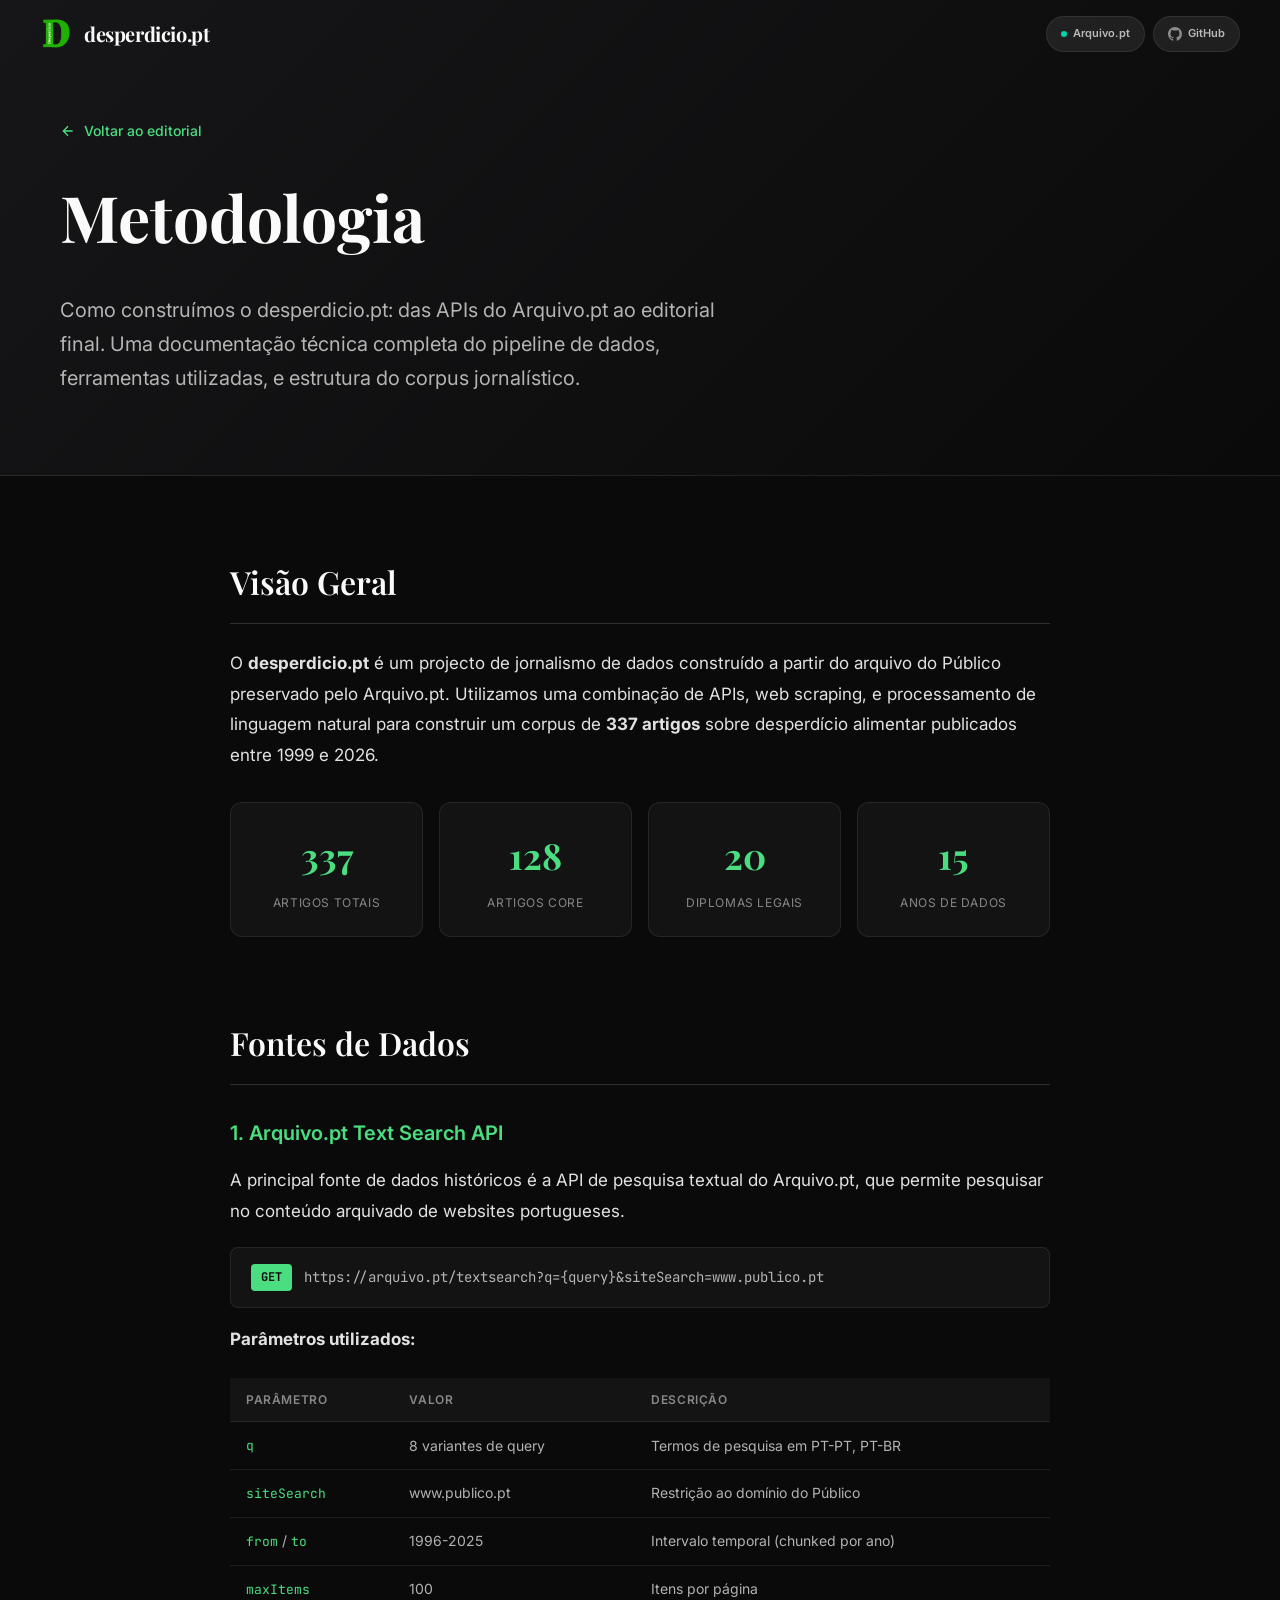
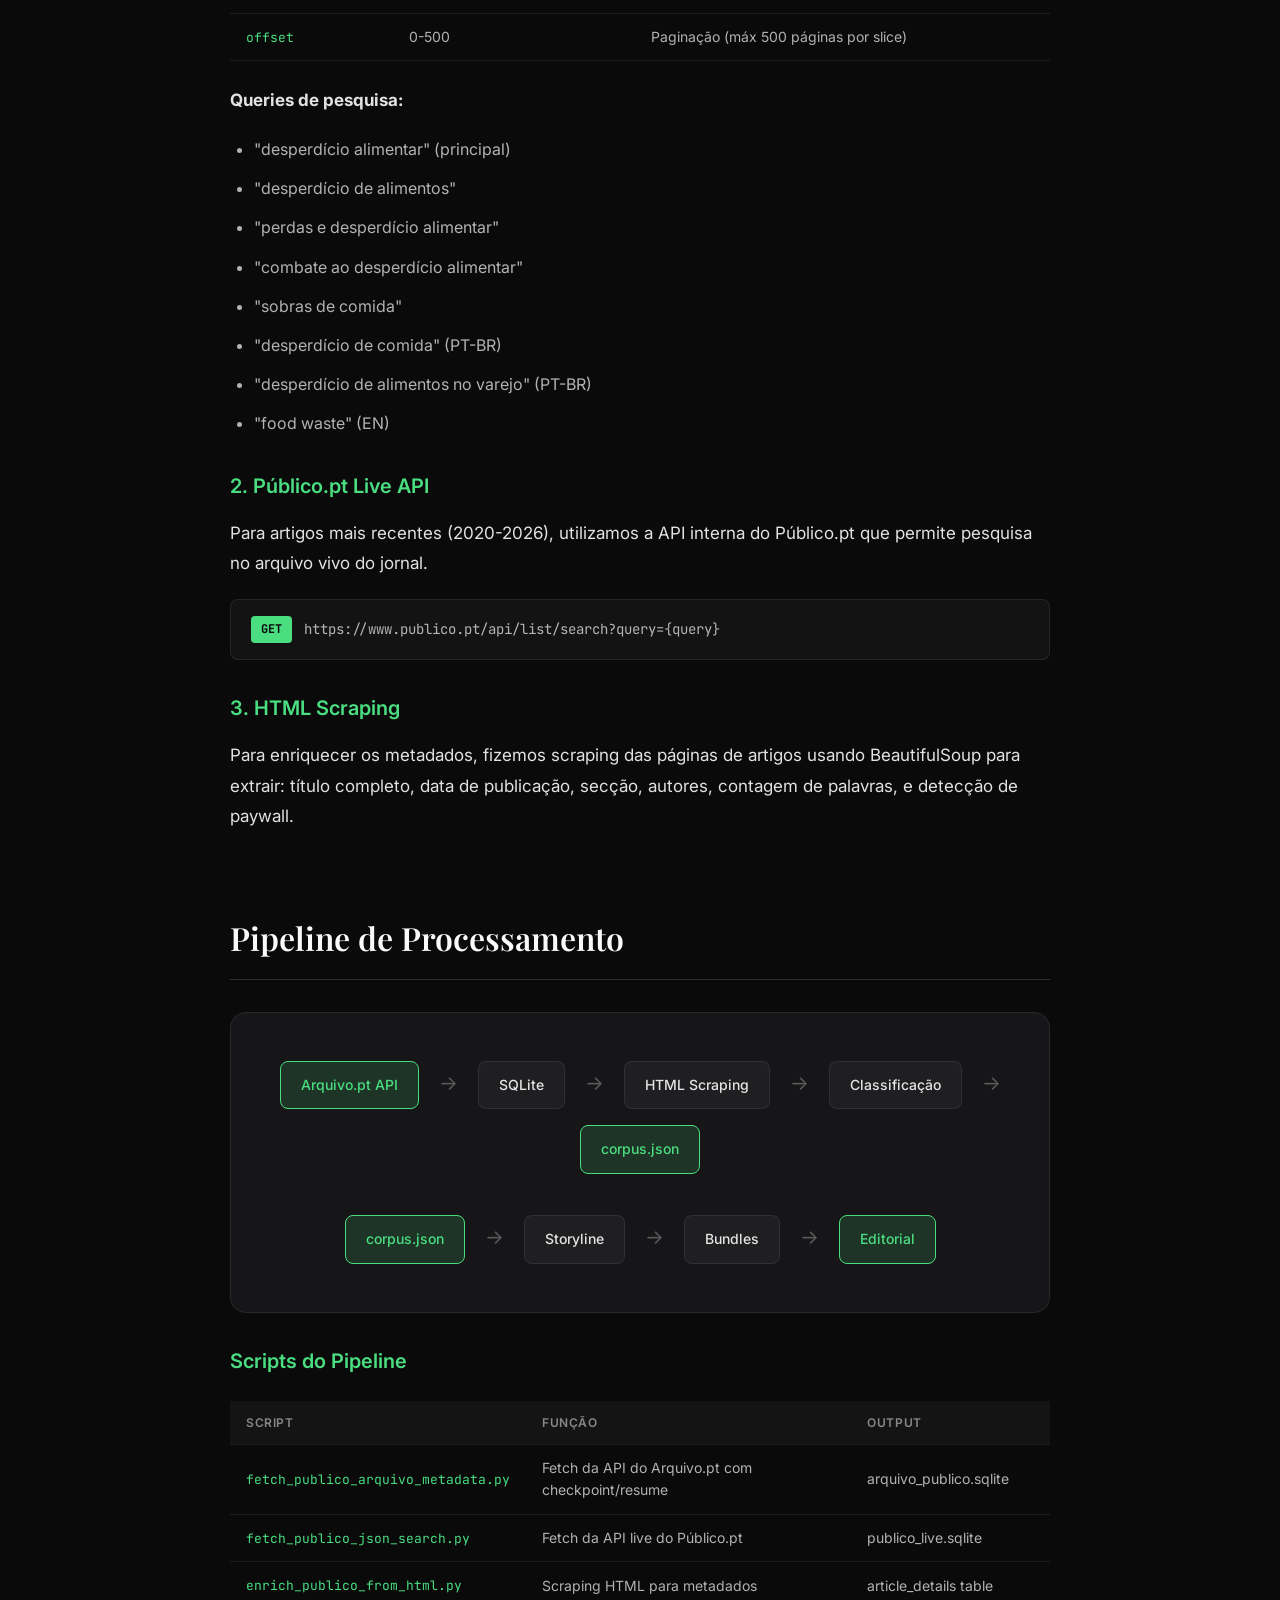
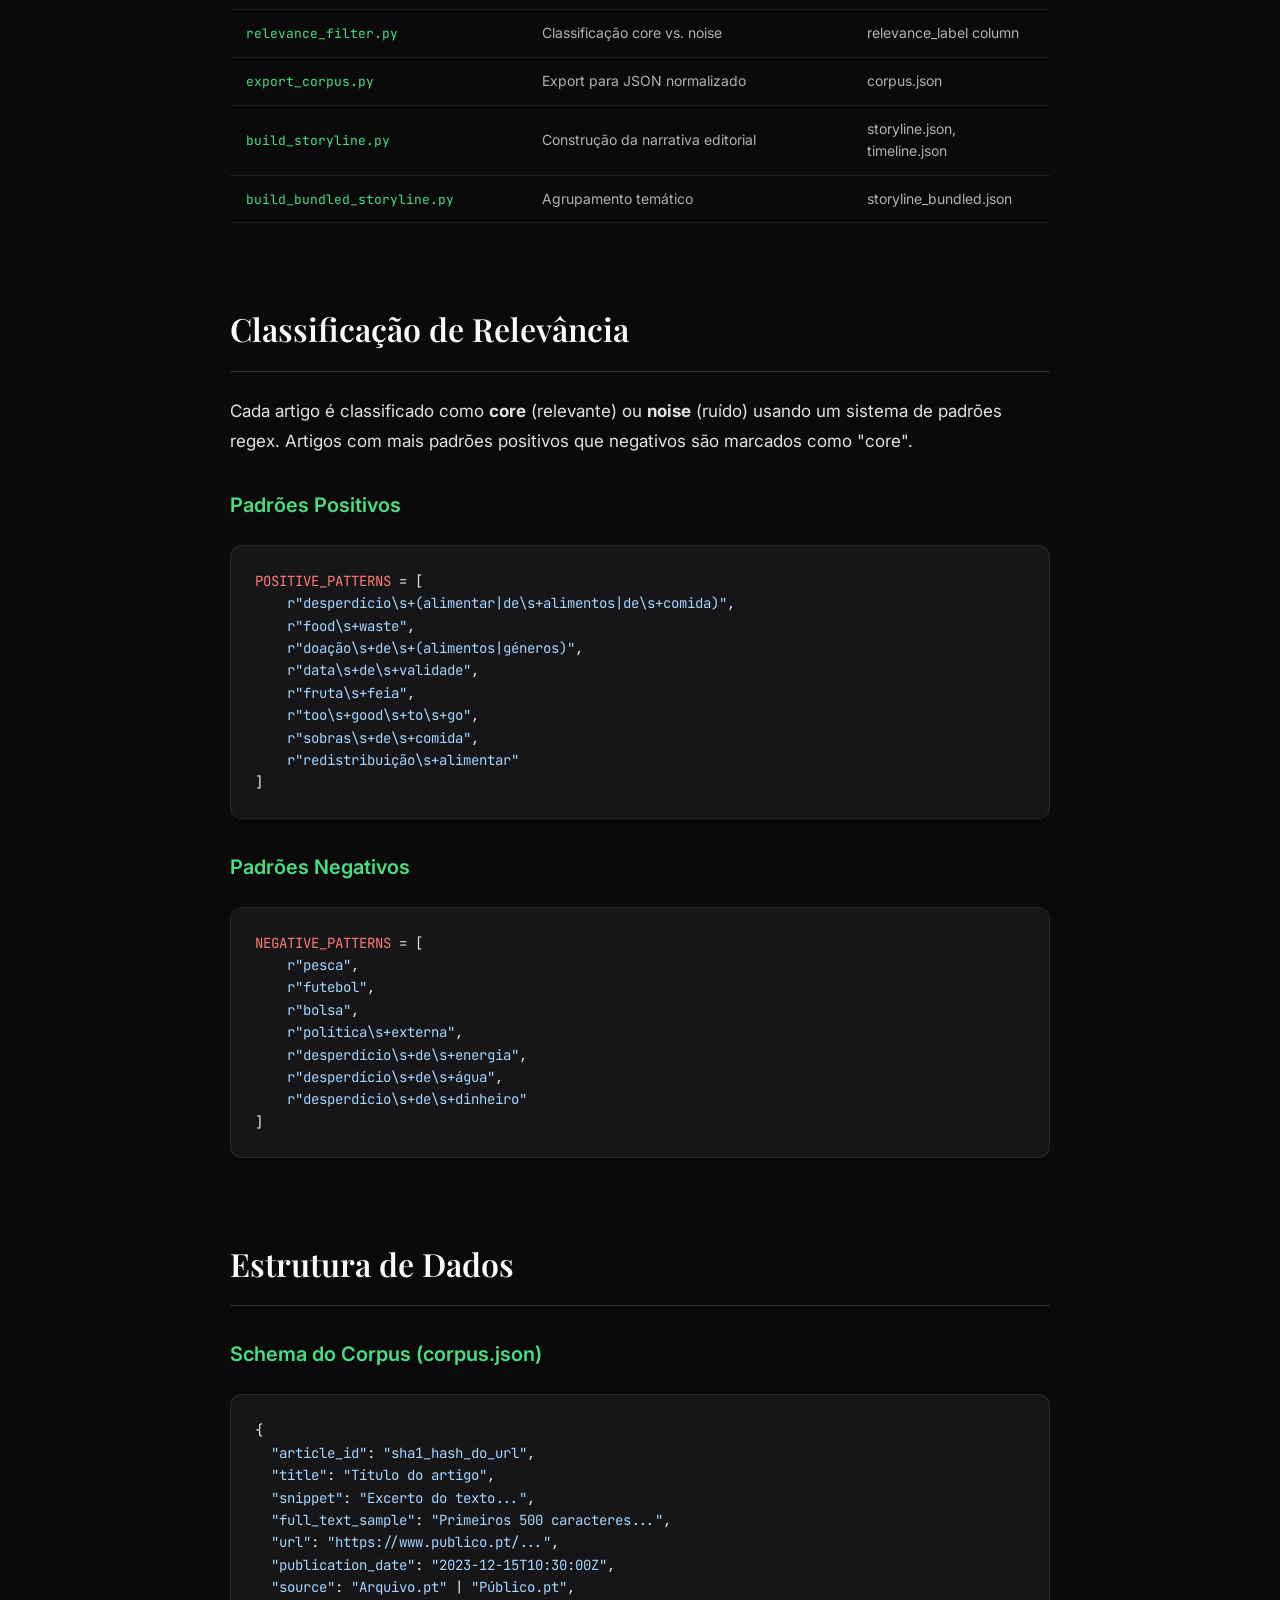
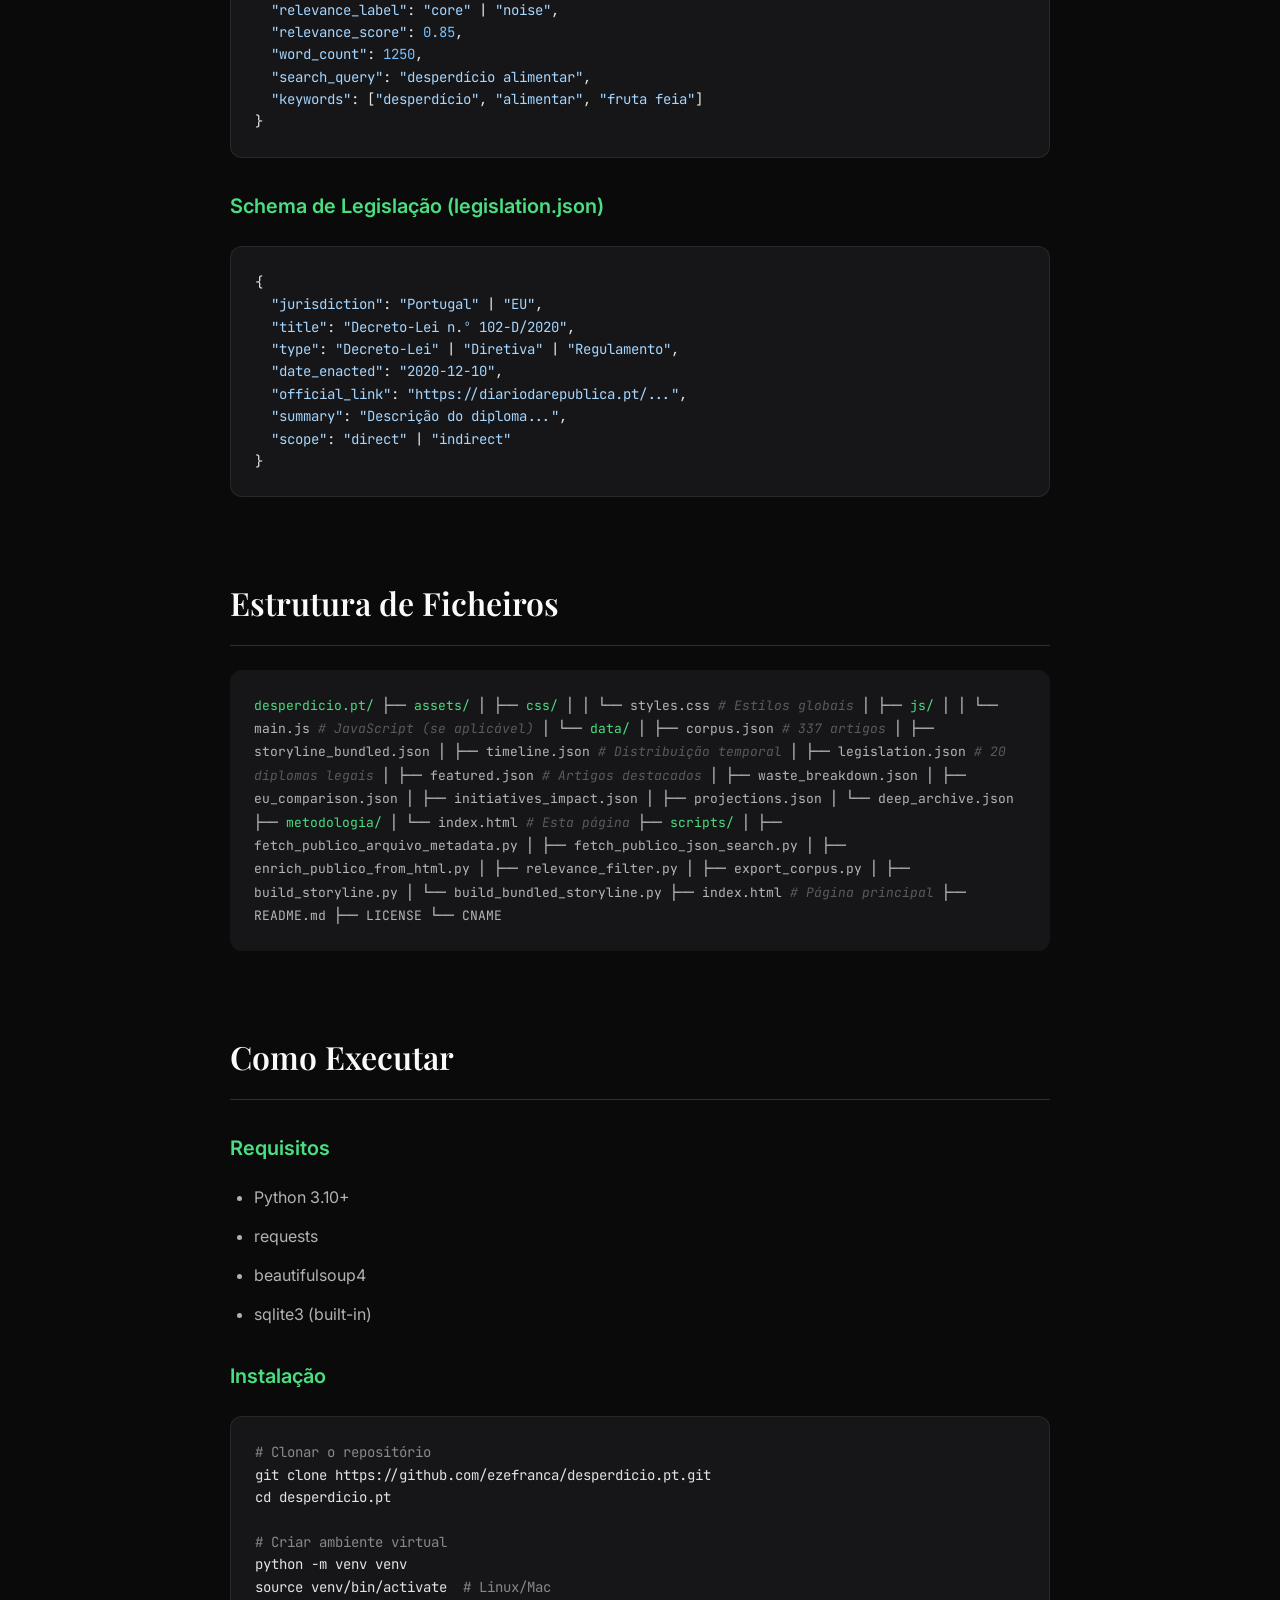
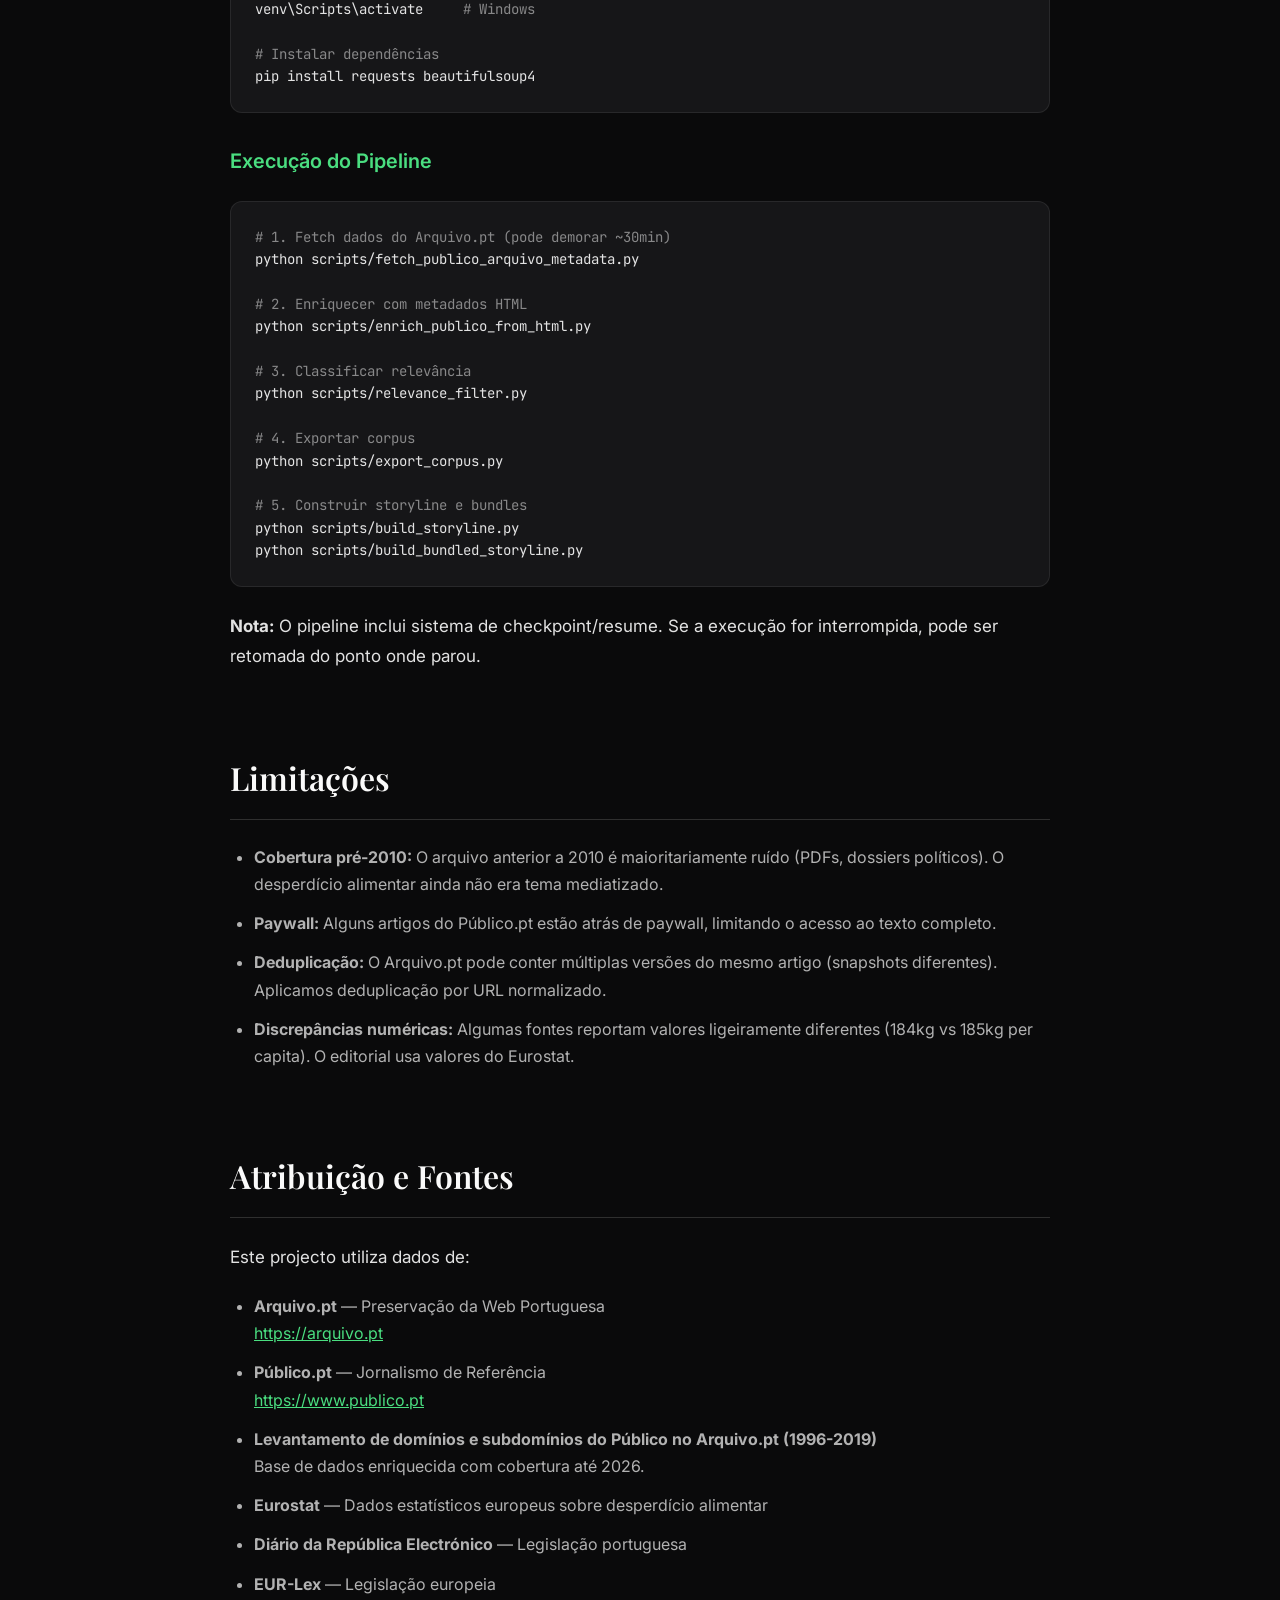
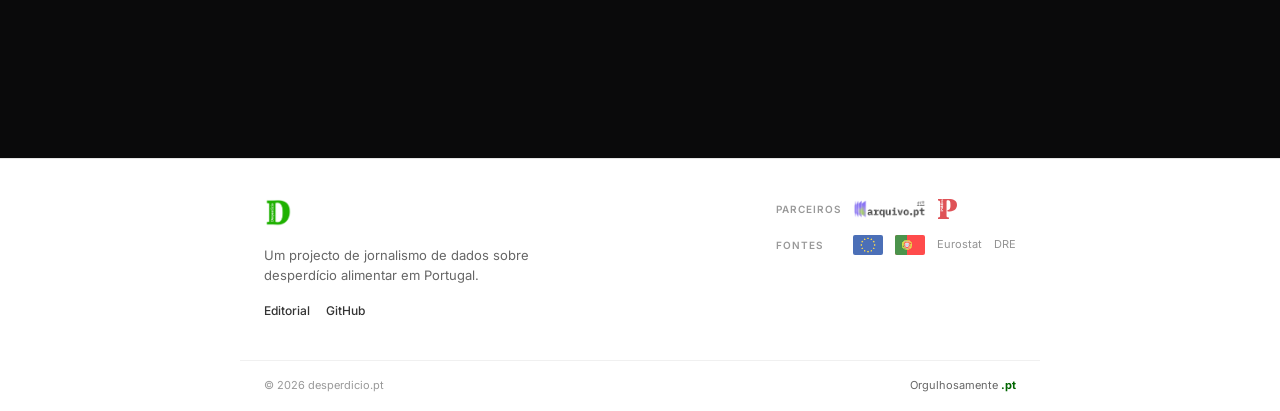
==== metodologia/index.html @ ed80a832 "initial data" ====
<!DOCTYPE html>
<html lang="pt">
<head>
  <meta charset="utf-8">
  <meta name="viewport" content="width=device-width, initial-scale=1, viewport-fit=cover">
  <title>Metodologia - desperdicio.pt</title>
  <meta name="description" content="Metodologia técnica do projecto desperdicio.pt: APIs do Arquivo.pt, pipeline de dados, e estrutura do corpus">

  <link rel="preconnect" href="https://fonts.googleapis.com">
  <link rel="preconnect" href="https://fonts.gstatic.com" crossorigin>
  <link href="https://fonts.googleapis.com/css2?family=Playfair+Display:ital,wght@0,400;0,500;0,600;0,700&family=Inter:wght@300;400;500;600;700&family=JetBrains+Mono:wght@400;500&display=swap" rel="stylesheet">
  <link rel="stylesheet" href="../assets/css/styles.css">
  <style>
    .methodology-hero {
      padding: 120px 60px 80px;
      background: linear-gradient(135deg, var(--dark2), var(--black));
      border-bottom: 1px solid var(--white-08);
    }
    .methodology-hero h1 {
      font-family: var(--serif);
      font-size: clamp(36px, 6vw, 64px);
      font-weight: 700;
      margin-bottom: 24px;
    }
    .methodology-hero .lead {
      font-size: 20px;
      color: var(--white-70);
      max-width: 700px;
      line-height: 1.7;
    }
    .methodology-content {
      max-width: 900px;
      margin: 0 auto;
      padding: 80px 40px;
    }
    .methodology-section {
      margin-bottom: 80px;
    }
    .methodology-section h2 {
      font-family: var(--serif);
      font-size: 32px;
      font-weight: 600;
      margin-bottom: 24px;
      padding-bottom: 16px;
      border-bottom: 1px solid var(--white-15);
    }
    .methodology-section h3 {
      font-size: 20px;
      font-weight: 600;
      margin: 32px 0 16px;
      color: var(--accent);
    }
    .methodology-section p {
      font-size: 17px;
      line-height: 1.8;
      color: var(--white-90);
      margin-bottom: 20px;
    }
    .methodology-section ul, .methodology-section ol {
      margin: 20px 0;
      padding-left: 24px;
    }
    .methodology-section li {
      font-size: 16px;
      line-height: 1.7;
      color: var(--white-70);
      margin-bottom: 12px;
    }
    .code-block {
      background: var(--dark2);
      border: 1px solid var(--white-08);
      border-radius: 12px;
      padding: 24px;
      margin: 24px 0;
      overflow-x: auto;
    }
    .code-block pre {
      font-family: 'JetBrains Mono', monospace;
      font-size: 14px;
      line-height: 1.6;
      color: var(--white-90);
      margin: 0;
    }
    .code-block code {
      font-family: inherit;
    }
    .code-block .comment { color: var(--white-50); }
    .code-block .string { color: #a5d6ff; }
    .code-block .keyword { color: #ff7b72; }
    .code-block .function { color: #d2a8ff; }
    .code-block .number { color: #79c0ff; }
    .inline-code {
      font-family: 'JetBrains Mono', monospace;
      font-size: 14px;
      background: var(--white-08);
      padding: 2px 8px;
      border-radius: 4px;
      color: var(--accent);
    }
    .api-endpoint {
      display: flex;
      align-items: center;
      gap: 12px;
      padding: 16px 20px;
      background: var(--white-04);
      border: 1px solid var(--white-08);
      border-radius: 8px;
      margin: 16px 0;
    }
    .api-method {
      padding: 4px 10px;
      background: var(--accent);
      color: var(--black);
      font-size: 12px;
      font-weight: 700;
      border-radius: 4px;
      font-family: 'JetBrains Mono', monospace;
    }
    .api-url {
      font-family: 'JetBrains Mono', monospace;
      font-size: 14px;
      color: var(--white-70);
    }
    .data-table {
      width: 100%;
      border-collapse: collapse;
      margin: 24px 0;
    }
    .data-table th, .data-table td {
      padding: 12px 16px;
      text-align: left;
      border-bottom: 1px solid var(--white-08);
    }
    .data-table th {
      font-size: 12px;
      font-weight: 600;
      color: var(--white-50);
      text-transform: uppercase;
      letter-spacing: 0.05em;
      background: var(--white-04);
    }
    .data-table td {
      font-size: 14px;
      color: var(--white-70);
    }
    .data-table td code {
      font-family: 'JetBrains Mono', monospace;
      font-size: 13px;
      color: var(--accent);
    }
    .pipeline-diagram {
      padding: 40px;
      background: var(--dark2);
      border: 1px solid var(--white-08);
      border-radius: 16px;
      margin: 32px 0;
      text-align: center;
    }
    .pipeline-step {
      display: inline-flex;
      align-items: center;
      gap: 12px;
      padding: 12px 20px;
      background: var(--white-04);
      border: 1px solid var(--white-08);
      border-radius: 8px;
      font-size: 14px;
      font-weight: 500;
      color: var(--white-90);
      margin: 8px;
    }
    .pipeline-step.highlight {
      background: var(--accent-dim);
      border-color: var(--accent);
      color: var(--accent);
    }
    .pipeline-arrow {
      color: var(--white-30);
      font-size: 20px;
      margin: 0 8px;
    }
    .stats-grid {
      display: grid;
      grid-template-columns: repeat(auto-fit, minmax(150px, 1fr));
      gap: 16px;
      margin: 32px 0;
    }
    .stat-box {
      padding: 24px;
      background: var(--white-04);
      border: 1px solid var(--white-08);
      border-radius: 12px;
      text-align: center;
    }
    .stat-box .value {
      font-family: var(--serif);
      font-size: 36px;
      font-weight: 700;
      color: var(--accent);
    }
    .stat-box .label {
      font-size: 12px;
      color: var(--white-50);
      text-transform: uppercase;
      letter-spacing: 0.05em;
      margin-top: 8px;
    }
    .file-tree {
      font-family: 'JetBrains Mono', monospace;
      font-size: 13px;
      line-height: 1.8;
      color: var(--white-70);
      padding: 24px;
      background: var(--dark2);
      border-radius: 12px;
      margin: 24px 0;
    }
    .file-tree .folder { color: var(--accent); }
    .file-tree .file { color: var(--white-70); }
    .file-tree .comment { color: var(--white-30); font-style: italic; }
    .back-link {
      display: inline-flex;
      align-items: center;
      gap: 8px;
      color: var(--accent);
      text-decoration: none;
      font-size: 14px;
      font-weight: 500;
      margin-bottom: 24px;
    }
    .back-link:hover {
      text-decoration: underline;
    }
    @media (max-width: 768px) {
      .methodology-hero { padding: 100px 24px 60px; }
      .methodology-content { padding: 48px 24px; }
      .code-block { padding: 16px; }
      .pipeline-step { display: block; margin: 12px 0; }
      .pipeline-arrow { display: block; }
    }
  </style>
</head>
<body>
  <!-- Navigation -->
  <nav class="nav" id="nav">
    <a href="../index.html" class="nav-brand">
      <div class="nav-logo">
        <img src="../assets/img/desperdicio.pt.png" alt="desperdicio.pt" height="28">
      </div>
      <span class="nav-title">desperdicio.pt</span>
    </a>
    <div class="nav-badges">
      <a href="https://arquivo.pt" target="_blank" class="nav-badge">
        <span class="dot" style="background: #00d4aa"></span>
        Arquivo.pt
      </a>
      <a href="https://github.com/ezefranca/desperdicio.pt" target="_blank" class="nav-badge">
        <svg width="14" height="14" viewBox="0 0 24 24" fill="currentColor" style="opacity: 0.7;">
          <path d="M12 0c-6.626 0-12 5.373-12 12 0 5.302 3.438 9.8 8.207 11.387.599.111.793-.261.793-.577v-2.234c-3.338.726-4.033-1.416-4.033-1.416-.546-1.387-1.333-1.756-1.333-1.756-1.089-.745.083-.729.083-.729 1.205.084 1.839 1.237 1.839 1.237 1.07 1.834 2.807 1.304 3.492.997.107-.775.418-1.305.762-1.604-2.665-.305-5.467-1.334-5.467-5.931 0-1.311.469-2.381 1.236-3.221-.124-.303-.535-1.524.117-3.176 0 0 1.008-.322 3.301 1.23.957-.266 1.983-.399 3.003-.404 1.02.005 2.047.138 3.006.404 2.291-1.552 3.297-1.23 3.297-1.23.653 1.653.242 2.874.118 3.176.77.84 1.235 1.911 1.235 3.221 0 4.609-2.807 5.624-5.479 5.921.43.372.823 1.102.823 2.222v3.293c0 .319.192.694.801.576 4.765-1.589 8.199-6.086 8.199-11.386 0-6.627-5.373-12-12-12z"/>
        </svg>
        GitHub
      </a>
    </div>
  </nav>

  <!-- Hero -->
  <header class="methodology-hero">
    <a href="../index.html" class="back-link">
      <svg width="16" height="16" viewBox="0 0 24 24" fill="none" stroke="currentColor" stroke-width="2">
        <path d="M19 12H5M12 19l-7-7 7-7"/>
      </svg>
      Voltar ao editorial
    </a>
    <h1>Metodologia</h1>
    <p class="lead">
      Como construímos o desperdicio.pt: das APIs do Arquivo.pt ao editorial final.
      Uma documentação técnica completa do pipeline de dados, ferramentas utilizadas,
      e estrutura do corpus jornalístico.
    </p>
  </header>

  <!-- Content -->
  <main class="methodology-content">

    <!-- Overview -->
    <section class="methodology-section">
      <h2>Visão Geral</h2>
      <p>
        O <strong>desperdicio.pt</strong> é um projecto de jornalismo de dados construído a partir
        do arquivo do Público preservado pelo Arquivo.pt. Utilizamos uma combinação de APIs,
        web scraping, e processamento de linguagem natural para construir um corpus de
        <strong>337 artigos</strong> sobre desperdício alimentar publicados entre 1999 e 2026.
      </p>

      <div class="stats-grid">
        <div class="stat-box">
          <div class="value">337</div>
          <div class="label">Artigos Totais</div>
        </div>
        <div class="stat-box">
          <div class="value">128</div>
          <div class="label">Artigos Core</div>
        </div>
        <div class="stat-box">
          <div class="value">20</div>
          <div class="label">Diplomas Legais</div>
        </div>
        <div class="stat-box">
          <div class="value">15</div>
          <div class="label">Anos de Dados</div>
        </div>
      </div>
    </section>

    <!-- Data Sources -->
    <section class="methodology-section">
      <h2>Fontes de Dados</h2>

      <h3>1. Arquivo.pt Text Search API</h3>
      <p>
        A principal fonte de dados históricos é a API de pesquisa textual do Arquivo.pt,
        que permite pesquisar no conteúdo arquivado de websites portugueses.
      </p>

      <div class="api-endpoint">
        <span class="api-method">GET</span>
        <span class="api-url">https://arquivo.pt/textsearch?q={query}&siteSearch=www.publico.pt</span>
      </div>

      <p><strong>Parâmetros utilizados:</strong></p>
      <table class="data-table">
        <thead>
          <tr>
            <th>Parâmetro</th>
            <th>Valor</th>
            <th>Descrição</th>
          </tr>
        </thead>
        <tbody>
          <tr>
            <td><code>q</code></td>
            <td>8 variantes de query</td>
            <td>Termos de pesquisa em PT-PT, PT-BR</td>
          </tr>
          <tr>
            <td><code>siteSearch</code></td>
            <td>www.publico.pt</td>
            <td>Restrição ao domínio do Público</td>
          </tr>
          <tr>
            <td><code>from</code> / <code>to</code></td>
            <td>1996-2025</td>
            <td>Intervalo temporal (chunked por ano)</td>
          </tr>
          <tr>
            <td><code>maxItems</code></td>
            <td>100</td>
            <td>Itens por página</td>
          </tr>
          <tr>
            <td><code>offset</code></td>
            <td>0-500</td>
            <td>Paginação (máx 500 páginas por slice)</td>
          </tr>
        </tbody>
      </table>

      <p><strong>Queries de pesquisa:</strong></p>
      <ul>
        <li>"desperdício alimentar" (principal)</li>
        <li>"desperdício de alimentos"</li>
        <li>"perdas e desperdício alimentar"</li>
        <li>"combate ao desperdício alimentar"</li>
        <li>"sobras de comida"</li>
        <li>"desperdício de comida" (PT-BR)</li>
        <li>"desperdício de alimentos no varejo" (PT-BR)</li>
        <li>"food waste" (EN)</li>
      </ul>

      <h3>2. Público.pt Live API</h3>
      <p>
        Para artigos mais recentes (2020-2026), utilizamos a API interna do Público.pt
        que permite pesquisa no arquivo vivo do jornal.
      </p>

      <div class="api-endpoint">
        <span class="api-method">GET</span>
        <span class="api-url">https://www.publico.pt/api/list/search?query={query}</span>
      </div>

      <h3>3. HTML Scraping</h3>
      <p>
        Para enriquecer os metadados, fizemos scraping das páginas de artigos usando
        BeautifulSoup para extrair: título completo, data de publicação, secção,
        autores, contagem de palavras, e detecção de paywall.
      </p>
    </section>

    <!-- Pipeline -->
    <section class="methodology-section">
      <h2>Pipeline de Processamento</h2>

      <div class="pipeline-diagram">
        <div class="pipeline-step highlight">Arquivo.pt API</div>
        <span class="pipeline-arrow">→</span>
        <div class="pipeline-step">SQLite</div>
        <span class="pipeline-arrow">→</span>
        <div class="pipeline-step">HTML Scraping</div>
        <span class="pipeline-arrow">→</span>
        <div class="pipeline-step">Classificação</div>
        <span class="pipeline-arrow">→</span>
        <div class="pipeline-step highlight">corpus.json</div>
        <br><br>
        <div class="pipeline-step highlight">corpus.json</div>
        <span class="pipeline-arrow">→</span>
        <div class="pipeline-step">Storyline</div>
        <span class="pipeline-arrow">→</span>
        <div class="pipeline-step">Bundles</div>
        <span class="pipeline-arrow">→</span>
        <div class="pipeline-step highlight">Editorial</div>
      </div>

      <h3>Scripts do Pipeline</h3>
      <table class="data-table">
        <thead>
          <tr>
            <th>Script</th>
            <th>Função</th>
            <th>Output</th>
          </tr>
        </thead>
        <tbody>
          <tr>
            <td><code>fetch_publico_arquivo_metadata.py</code></td>
            <td>Fetch da API do Arquivo.pt com checkpoint/resume</td>
            <td>arquivo_publico.sqlite</td>
          </tr>
          <tr>
            <td><code>fetch_publico_json_search.py</code></td>
            <td>Fetch da API live do Público.pt</td>
            <td>publico_live.sqlite</td>
          </tr>
          <tr>
            <td><code>enrich_publico_from_html.py</code></td>
            <td>Scraping HTML para metadados</td>
            <td>article_details table</td>
          </tr>
          <tr>
            <td><code>relevance_filter.py</code></td>
            <td>Classificação core vs. noise</td>
            <td>relevance_label column</td>
          </tr>
          <tr>
            <td><code>export_corpus.py</code></td>
            <td>Export para JSON normalizado</td>
            <td>corpus.json</td>
          </tr>
          <tr>
            <td><code>build_storyline.py</code></td>
            <td>Construção da narrativa editorial</td>
            <td>storyline.json, timeline.json</td>
          </tr>
          <tr>
            <td><code>build_bundled_storyline.py</code></td>
            <td>Agrupamento temático</td>
            <td>storyline_bundled.json</td>
          </tr>
        </tbody>
      </table>
    </section>

    <!-- Classification -->
    <section class="methodology-section">
      <h2>Classificação de Relevância</h2>
      <p>
        Cada artigo é classificado como <strong>core</strong> (relevante) ou <strong>noise</strong>
        (ruído) usando um sistema de padrões regex. Artigos com mais padrões positivos
        que negativos são marcados como "core".
      </p>

      <h3>Padrões Positivos</h3>
      <div class="code-block">
        <pre><code><span class="keyword">POSITIVE_PATTERNS</span> = [
    <span class="string">r"desperdício\s+(alimentar|de\s+alimentos|de\s+comida)"</span>,
    <span class="string">r"food\s+waste"</span>,
    <span class="string">r"doação\s+de\s+(alimentos|géneros)"</span>,
    <span class="string">r"data\s+de\s+validade"</span>,
    <span class="string">r"fruta\s+feia"</span>,
    <span class="string">r"too\s+good\s+to\s+go"</span>,
    <span class="string">r"sobras\s+de\s+comida"</span>,
    <span class="string">r"redistribuição\s+alimentar"</span>
]</code></pre>
      </div>

      <h3>Padrões Negativos</h3>
      <div class="code-block">
        <pre><code><span class="keyword">NEGATIVE_PATTERNS</span> = [
    <span class="string">r"pesca"</span>,
    <span class="string">r"futebol"</span>,
    <span class="string">r"bolsa"</span>,
    <span class="string">r"política\s+externa"</span>,
    <span class="string">r"desperdício\s+de\s+energia"</span>,
    <span class="string">r"desperdício\s+de\s+água"</span>,
    <span class="string">r"desperdício\s+de\s+dinheiro"</span>
]</code></pre>
      </div>
    </section>

    <!-- Data Schema -->
    <section class="methodology-section">
      <h2>Estrutura de Dados</h2>

      <h3>Schema do Corpus (corpus.json)</h3>
      <div class="code-block">
        <pre><code>{
  <span class="string">"article_id"</span>: <span class="string">"sha1_hash_do_url"</span>,
  <span class="string">"title"</span>: <span class="string">"Título do artigo"</span>,
  <span class="string">"snippet"</span>: <span class="string">"Excerto do texto..."</span>,
  <span class="string">"full_text_sample"</span>: <span class="string">"Primeiros 500 caracteres..."</span>,
  <span class="string">"url"</span>: <span class="string">"https://www.publico.pt/..."</span>,
  <span class="string">"publication_date"</span>: <span class="string">"2023-12-15T10:30:00Z"</span>,
  <span class="string">"source"</span>: <span class="string">"Arquivo.pt"</span> | <span class="string">"Público.pt"</span>,
  <span class="string">"relevance_label"</span>: <span class="string">"core"</span> | <span class="string">"noise"</span>,
  <span class="string">"relevance_score"</span>: <span class="number">0.85</span>,
  <span class="string">"word_count"</span>: <span class="number">1250</span>,
  <span class="string">"search_query"</span>: <span class="string">"desperdício alimentar"</span>,
  <span class="string">"keywords"</span>: [<span class="string">"desperdício"</span>, <span class="string">"alimentar"</span>, <span class="string">"fruta feia"</span>]
}</code></pre>
      </div>

      <h3>Schema de Legislação (legislation.json)</h3>
      <div class="code-block">
        <pre><code>{
  <span class="string">"jurisdiction"</span>: <span class="string">"Portugal"</span> | <span class="string">"EU"</span>,
  <span class="string">"title"</span>: <span class="string">"Decreto-Lei n.º 102-D/2020"</span>,
  <span class="string">"type"</span>: <span class="string">"Decreto-Lei"</span> | <span class="string">"Diretiva"</span> | <span class="string">"Regulamento"</span>,
  <span class="string">"date_enacted"</span>: <span class="string">"2020-12-10"</span>,
  <span class="string">"official_link"</span>: <span class="string">"https://diariodarepublica.pt/..."</span>,
  <span class="string">"summary"</span>: <span class="string">"Descrição do diploma..."</span>,
  <span class="string">"scope"</span>: <span class="string">"direct"</span> | <span class="string">"indirect"</span>
}</code></pre>
      </div>
    </section>

    <!-- File Structure -->
    <section class="methodology-section">
      <h2>Estrutura de Ficheiros</h2>

      <div class="file-tree">
<span class="folder">desperdicio.pt/</span>
├── <span class="folder">assets/</span>
│   ├── <span class="folder">css/</span>
│   │   └── <span class="file">styles.css</span>           <span class="comment"># Estilos globais</span>
│   ├── <span class="folder">js/</span>
│   │   └── <span class="file">main.js</span>             <span class="comment"># JavaScript (se aplicável)</span>
│   └── <span class="folder">data/</span>
│       ├── <span class="file">corpus.json</span>         <span class="comment"># 337 artigos</span>
│       ├── <span class="file">storyline_bundled.json</span>
│       ├── <span class="file">timeline.json</span>       <span class="comment"># Distribuição temporal</span>
│       ├── <span class="file">legislation.json</span>    <span class="comment"># 20 diplomas legais</span>
│       ├── <span class="file">featured.json</span>       <span class="comment"># Artigos destacados</span>
│       ├── <span class="file">waste_breakdown.json</span>
│       ├── <span class="file">eu_comparison.json</span>
│       ├── <span class="file">initiatives_impact.json</span>
│       ├── <span class="file">projections.json</span>
│       └── <span class="file">deep_archive.json</span>
├── <span class="folder">metodologia/</span>
│   └── <span class="file">index.html</span>             <span class="comment"># Esta página</span>
├── <span class="folder">scripts/</span>
│   ├── <span class="file">fetch_publico_arquivo_metadata.py</span>
│   ├── <span class="file">fetch_publico_json_search.py</span>
│   ├── <span class="file">enrich_publico_from_html.py</span>
│   ├── <span class="file">relevance_filter.py</span>
│   ├── <span class="file">export_corpus.py</span>
│   ├── <span class="file">build_storyline.py</span>
│   └── <span class="file">build_bundled_storyline.py</span>
├── <span class="file">index.html</span>                 <span class="comment"># Página principal</span>
├── <span class="file">README.md</span>
├── <span class="file">LICENSE</span>
└── <span class="file">CNAME</span>
      </div>
    </section>

    <!-- How to Run -->
    <section class="methodology-section">
      <h2>Como Executar</h2>

      <h3>Requisitos</h3>
      <ul>
        <li>Python 3.10+</li>
        <li>requests</li>
        <li>beautifulsoup4</li>
        <li>sqlite3 (built-in)</li>
      </ul>

      <h3>Instalação</h3>
      <div class="code-block">
        <pre><code><span class="comment"># Clonar o repositório</span>
git clone https://github.com/ezefranca/desperdicio.pt.git
cd desperdicio.pt

<span class="comment"># Criar ambiente virtual</span>
python -m venv venv
source venv/bin/activate  <span class="comment"># Linux/Mac</span>
venv\Scripts\activate     <span class="comment"># Windows</span>

<span class="comment"># Instalar dependências</span>
pip install requests beautifulsoup4</code></pre>
      </div>

      <h3>Execução do Pipeline</h3>
      <div class="code-block">
        <pre><code><span class="comment"># 1. Fetch dados do Arquivo.pt (pode demorar ~30min)</span>
python scripts/fetch_publico_arquivo_metadata.py

<span class="comment"># 2. Enriquecer com metadados HTML</span>
python scripts/enrich_publico_from_html.py

<span class="comment"># 3. Classificar relevância</span>
python scripts/relevance_filter.py

<span class="comment"># 4. Exportar corpus</span>
python scripts/export_corpus.py

<span class="comment"># 5. Construir storyline e bundles</span>
python scripts/build_storyline.py
python scripts/build_bundled_storyline.py</code></pre>
      </div>

      <p>
        <strong>Nota:</strong> O pipeline inclui sistema de checkpoint/resume.
        Se a execução for interrompida, pode ser retomada do ponto onde parou.
      </p>
    </section>

    <!-- Limitations -->
    <section class="methodology-section">
      <h2>Limitações</h2>
      <ul>
        <li>
          <strong>Cobertura pré-2010:</strong> O arquivo anterior a 2010 é maioritariamente
          ruído (PDFs, dossiers políticos). O desperdício alimentar ainda não era tema mediatizado.
        </li>
        <li>
          <strong>Paywall:</strong> Alguns artigos do Público.pt estão atrás de paywall,
          limitando o acesso ao texto completo.
        </li>
        <li>
          <strong>Deduplicação:</strong> O Arquivo.pt pode conter múltiplas versões do mesmo
          artigo (snapshots diferentes). Aplicamos deduplicação por URL normalizado.
        </li>
        <li>
          <strong>Discrepâncias numéricas:</strong> Algumas fontes reportam valores ligeiramente
          diferentes (184kg vs 185kg per capita). O editorial usa valores do Eurostat.
        </li>
      </ul>
    </section>

    <!-- Attribution -->
    <section class="methodology-section">
      <h2>Atribuição e Fontes</h2>
      <p>Este projecto utiliza dados de:</p>
      <ul>
        <li>
          <strong>Arquivo.pt</strong> — Preservação da Web Portuguesa<br>
          <a href="https://arquivo.pt" target="_blank" style="color: var(--accent);">https://arquivo.pt</a>
        </li>
        <li>
          <strong>Público.pt</strong> — Jornalismo de Referência<br>
          <a href="https://www.publico.pt" target="_blank" style="color: var(--accent);">https://www.publico.pt</a>
        </li>
        <li>
          <strong>Levantamento de domínios e subdomínios do Público no Arquivo.pt (1996-2019)</strong><br>
          Base de dados enriquecida com cobertura até 2026.
        </li>
        <li>
          <strong>Eurostat</strong> — Dados estatísticos europeus sobre desperdício alimentar
        </li>
        <li>
          <strong>Diário da República Electrónico</strong> — Legislação portuguesa
        </li>
        <li>
          <strong>EUR-Lex</strong> — Legislação europeia
        </li>
      </ul>
    </section>

  </main>

  <!-- Footer -->
  <footer class="site-footer">
    <div class="site-footer-inner">
      <div class="site-footer-brand">
        <img src="../assets/img/desperdicio.pt.png" alt="desperdicio.pt" class="site-footer-logo">
        <p>Um projecto de jornalismo de dados sobre desperdício alimentar em Portugal.</p>
        <nav class="site-footer-nav">
          <a href="../index.html">Editorial</a>
          <a href="https://github.com/ezefranca/desperdicio.pt" target="_blank">GitHub</a>
        </nav>
      </div>
      <div class="site-footer-credits">
        <div class="site-footer-row">
          <span class="site-footer-label">Parceiros</span>
          <a href="https://arquivo.pt" target="_blank"><img src="../assets/img/logo_arquivo.png" alt="Arquivo.pt"></a>
          <a href="https://publico.pt" target="_blank"><img src="../assets/img/logo_publico.svg" alt="Público"></a>
        </div>
        <div class="site-footer-row">
          <span class="site-footer-label">Fontes</span>
          <a href="https://www.europarl.europa.eu" target="_blank"><img src="../assets/img/flag_eu.svg" alt="UE" class="site-footer-flag"></a>
          <a href="https://www.parlamento.pt" target="_blank"><img src="../assets/img/flag_pt.svg" alt="PT" class="site-footer-flag"></a>
          <a href="https://ec.europa.eu/eurostat" target="_blank">Eurostat</a>
          <a href="https://dre.pt" target="_blank">DRE</a>
        </div>
      </div>
    </div>
    <div class="site-footer-bottom">
      <span>© 2026 desperdicio.pt</span>
      <a href="https://www.dns.pt" target="_blank">Orgulhosamente <strong>.pt</strong></a>
    </div>
  </footer>

  <script>
    // Nav scroll effect
    const nav = document.getElementById('nav');
    window.addEventListener('scroll', () => {
      nav.classList.toggle('scrolled', window.scrollY > 50);
    });
  </script>
</body>
</html>
---- assets/css/styles.css ----
/* DesPerdício - Editorial Documentary Project Styles */

:root {
  --black: #0a0a0b;
  --dark: #111113;
  --dark2: #161618;
  --dark3: #1c1c1f;
  --white: #fafafa;
  --white-95: rgba(250,250,250,0.95);
  --white-90: rgba(250,250,250,0.9);
  --white-70: rgba(250,250,250,0.7);
  --white-50: rgba(250,250,250,0.5);
  --white-30: rgba(250,250,250,0.3);
  --white-15: rgba(250,250,250,0.15);
  --white-08: rgba(250,250,250,0.08);
  --white-04: rgba(250,250,250,0.04);

  --accent: #4ade80;
  --accent-dim: rgba(74,222,128,0.15);
  --accent-bright: #22c55e;
  --pt-green: #006600;
  --pt-red: #ff0000;
  --eu-blue: #003399;
  --eu-gold: #ffcc00;
  --publico-red: #d00000;
  --ods-gold: #bf8b2e;
  --warning: #f59e0b;
  --danger: #ef4444;

  --serif: 'Playfair Display', Georgia, 'Times New Roman', serif;
  --sans: 'Inter', -apple-system, BlinkMacSystemFont, 'SF Pro Text', sans-serif;

  --ease-out-expo: cubic-bezier(0.16, 1, 0.3, 1);
  --ease-out-quart: cubic-bezier(0.25, 1, 0.5, 1);
}

* { margin: 0; padding: 0; box-sizing: border-box; }

html {
  scroll-behavior: smooth;
  -webkit-font-smoothing: antialiased;
  -moz-osx-font-smoothing: grayscale;
}

body {
  background: var(--black);
  color: var(--white);
  font-family: var(--sans);
  line-height: 1.6;
  overflow-x: hidden;
}

::selection {
  background: var(--accent);
  color: var(--black);
}

a { color: inherit; }

/* ========== NAVIGATION ========== */
.nav {
  position: fixed;
  top: 0;
  left: 0;
  right: 0;
  z-index: 1000;
  padding: 16px 40px;
  display: flex;
  justify-content: space-between;
  align-items: center;
  background: transparent;
  transition: all 0.5s var(--ease-out-expo);
}

.nav.scrolled {
  background: rgba(10,10,11,0.95);
  backdrop-filter: blur(20px);
  -webkit-backdrop-filter: blur(20px);
  border-bottom: 1px solid var(--white-08);
}

.nav-brand {
  display: flex;
  align-items: center;
  gap: 12px;
  text-decoration: none;
}

.nav-logo {
  display: flex;
  align-items: center;
}

.nav-logo img {
  height: 32px;
  width: auto;
}

.nav-title {
  font-family: var(--serif);
  font-size: 20px;
  font-weight: 700;
  letter-spacing: -0.02em;
}

.nav-links {
  display: flex;
  gap: 8px;
  list-style: none;
}

.nav-links a {
  color: var(--white-70);
  text-decoration: none;
  font-size: 13px;
  font-weight: 500;
  padding: 8px 16px;
  border-radius: 100px;
  transition: all 0.3s;
}

.nav-links a:hover {
  color: var(--white);
  background: var(--white-08);
}

.nav-badges {
  display: flex;
  gap: 8px;
}

.nav-badge {
  padding: 8px 14px;
  border-radius: 100px;
  background: var(--white-08);
  border: 1px solid var(--white-08);
  font-size: 11px;
  font-weight: 600;
  color: var(--white-70);
  display: flex;
  align-items: center;
  gap: 6px;
  text-decoration: none;
  transition: all 0.3s;
}

.nav-badge:hover {
  background: var(--white-15);
  color: var(--white);
}

.nav-badge .dot {
  width: 6px;
  height: 6px;
  border-radius: 50%;
}

/* ========== HERO ========== */
.hero {
  min-height: 100vh;
  display: flex;
  flex-direction: column;
  justify-content: flex-end;
  position: relative;
  overflow: hidden;
}

.hero-image {
  position: absolute;
  inset: 0;
  z-index: 0;
}

.hero-image img {
  width: 100%;
  height: 100%;
  object-fit: cover;
  opacity: 0.4;
}

.hero-image::after {
  content: '';
  position: absolute;
  inset: 0;
  background: linear-gradient(to top,
    var(--black) 0%,
    rgba(10,10,11,0.9) 30%,
    rgba(10,10,11,0.5) 60%,
    rgba(10,10,11,0.3) 100%
  );
}

.hero-content {
  position: relative;
  z-index: 1;
  padding: 0 60px 100px;
  max-width: 1000px;
}

.hero-kicker {
  display: inline-flex;
  align-items: center;
  gap: 12px;
  margin-bottom: 28px;
  opacity: 0;
  transform: translateY(20px);
  animation: fadeUp 1s var(--ease-out-expo) 0.3s forwards;
}

.kicker-tag {
  padding: 10px 18px;
  background: var(--white-08);
  backdrop-filter: blur(10px);
  border: 1px solid var(--white-15);
  border-radius: 100px;
  font-size: 12px;
  font-weight: 600;
  color: var(--white-90);
  letter-spacing: 0.08em;
  text-transform: uppercase;
}

.kicker-tag.accent {
  background: var(--accent);
  color: var(--black);
  border-color: var(--accent);
}

.hero-title {
  font-family: var(--serif);
  font-size: clamp(42px, 7vw, 86px);
  font-weight: 700;
  line-height: 0.95;
  letter-spacing: -0.03em;
  margin-bottom: 32px;
  opacity: 0;
  transform: translateY(40px);
  animation: fadeUp 1.2s var(--ease-out-expo) 0.5s forwards;
}

.hero-title em {
  font-style: italic;
  background: linear-gradient(135deg, var(--accent), var(--accent-bright));
  -webkit-background-clip: text;
  -webkit-text-fill-color: transparent;
  background-clip: text;
}

.hero-subtitle {
  font-size: 22px;
  line-height: 1.6;
  color: var(--white-70);
  max-width: 640px;
  margin-bottom: 48px;
  opacity: 0;
  transform: translateY(20px);
  animation: fadeUp 1s var(--ease-out-expo) 0.7s forwards;
}

.hero-stats {
  display: flex;
  gap: 48px;
  padding-top: 32px;
  border-top: 1px solid var(--white-15);
  opacity: 0;
  animation: fadeIn 1s var(--ease-out-expo) 1s forwards;
}

.hero-stat {
  display: flex;
  flex-direction: column;
  gap: 4px;
}

.hero-stat-value {
  font-family: var(--serif);
  font-size: 32px;
  font-weight: 700;
  color: var(--white);
}

.hero-stat-label {
  font-size: 12px;
  font-weight: 500;
  color: var(--white-50);
  text-transform: uppercase;
  letter-spacing: 0.1em;
}

.scroll-cta {
  position: absolute;
  bottom: 40px;
  left: 50%;
  transform: translateX(-50%);
  display: flex;
  flex-direction: column;
  align-items: center;
  gap: 12px;
  opacity: 0;
  animation: fadeIn 1s var(--ease-out-expo) 1.5s forwards;
}

.scroll-cta span {
  font-size: 11px;
  color: var(--white-50);
  text-transform: uppercase;
  letter-spacing: 0.15em;
}

.scroll-line {
  width: 1px;
  height: 48px;
  background: linear-gradient(to bottom, var(--white-50), transparent);
  animation: pulse 2s ease-in-out infinite;
}

@keyframes fadeUp {
  to { opacity: 1; transform: translateY(0); }
}
@keyframes fadeIn {
  to { opacity: 1; }
}
@keyframes pulse {
  0%, 100% { opacity: 0.3; }
  50% { opacity: 1; }
}

/* ========== LAYOUT ========== */
.layout {
  display: grid;
  grid-template-columns: 340px 1fr;
  max-width: 1600px;
  margin: 0 auto;
}

@media (max-width: 1200px) {
  .layout { grid-template-columns: 1fr; }
}

/* ========== SIDEBAR ========== */
.sidebar {
  position: sticky;
  top: 80px;
  height: calc(100vh - 80px);
  padding: 48px 32px;
  border-right: 1px solid var(--white-08);
  overflow-y: auto;
  scrollbar-width: none;
}
.sidebar::-webkit-scrollbar { display: none; }

@media (max-width: 1200px) {
  .sidebar {
    position: relative;
    top: 0;
    height: auto;
    border-right: none;
    border-bottom: 1px solid var(--white-08);
    padding: 48px 24px;
  }
}

.sidebar-section {
  margin-bottom: 48px;
}

.sidebar-title {
  font-size: 10px;
  font-weight: 700;
  color: var(--white-50);
  text-transform: uppercase;
  letter-spacing: 0.2em;
  margin-bottom: 20px;
  display: flex;
  align-items: center;
  gap: 8px;
}

.sidebar-title::after {
  content: '';
  flex: 1;
  height: 1px;
  background: var(--white-08);
}

/* Timeline Container */
.timeline-container {
  position: relative;
}

.timeline-container::after {
  content: '';
  position: absolute;
  bottom: 0;
  left: 0;
  right: 0;
  height: 60px;
  background: linear-gradient(to bottom, transparent, var(--dark));
  pointer-events: none;
  z-index: 1;
}

.timeline-scroll-hint {
  position: absolute;
  bottom: 8px;
  left: 50%;
  transform: translateX(-50%);
  font-size: 10px;
  color: var(--white-30);
  text-transform: uppercase;
  letter-spacing: 0.1em;
  z-index: 2;
  display: flex;
  align-items: center;
  gap: 4px;
}

.timeline-scroll-hint svg {
  animation: bounce 1.5s infinite;
}

@keyframes bounce {
  0%, 100% { transform: translateY(0); }
  50% { transform: translateY(3px); }
}

/* Timeline */
.timeline {
  position: relative;
  padding-left: 20px;
  max-height: 50vh;
  overflow-y: auto;
  padding-bottom: 48px;
  scrollbar-width: thin;
  scrollbar-color: var(--white-20) transparent;
}

.timeline::-webkit-scrollbar {
  width: 6px;
}

.timeline::-webkit-scrollbar-track {
  background: var(--white-04);
  border-radius: 3px;
}

.timeline::-webkit-scrollbar-thumb {
  background: var(--white-20);
  border-radius: 3px;
}

.timeline::-webkit-scrollbar-thumb:hover {
  background: var(--white-30);
}

.timeline::before {
  content: '';
  position: absolute;
  left: 3px;
  top: 8px;
  bottom: 8px;
  width: 1px;
  background: linear-gradient(to bottom, var(--white-15), var(--white-08));
}

.tl-item {
  position: relative;
  padding: 12px 0 20px 20px;
  cursor: pointer;
}

.tl-item::before {
  content: '';
  position: absolute;
  left: -3px;
  top: 16px;
  width: 7px;
  height: 7px;
  border-radius: 50%;
  background: var(--dark);
  border: 2px solid var(--white-30);
  transition: all 0.3s var(--ease-out-expo);
}

.tl-item.direct::before {
  border-color: var(--accent);
  box-shadow: 0 0 10px var(--accent-dim);
}

.tl-item:hover::before {
  transform: scale(1.4);
  border-color: var(--accent);
}

.tl-header {
  display: flex;
  align-items: center;
  gap: 8px;
  margin-bottom: 4px;
}

.tl-flag-img {
  width: 22px;
  height: 15px;
  object-fit: cover;
  border-radius: 2px;
  flex-shrink: 0;
  box-shadow: 0 1px 2px rgba(0,0,0,0.2);
}

.tl-year {
  font-size: 11px;
  font-weight: 700;
  color: var(--white-50);
}

.tl-title {
  font-size: 13px;
  font-weight: 500;
  color: var(--white-90);
  line-height: 1.4;
  transition: color 0.3s;
}

.tl-item:hover .tl-title {
  color: var(--accent);
}

.tl-type {
  font-size: 11px;
  color: var(--white-50);
  margin-top: 2px;
}

.tl-item a {
  text-decoration: none;
  color: inherit;
}

/* Mini Stats */
.mini-stats {
  display: grid;
  grid-template-columns: 1fr 1fr;
  gap: 12px;
}

.mini-stat {
  padding: 16px;
  background: var(--white-04);
  border: 1px solid var(--white-08);
  border-radius: 12px;
  text-align: center;
}

.mini-stat-value {
  font-family: var(--serif);
  font-size: 28px;
  font-weight: 700;
  color: var(--accent);
}

.mini-stat-label {
  font-size: 10px;
  color: var(--white-50);
  text-transform: uppercase;
  letter-spacing: 0.05em;
  margin-top: 4px;
}

/* ========== MAIN CONTENT ========== */
.main {
  padding: 80px 60px 120px;
}

@media (max-width: 900px) {
  .main { padding: 48px 24px 80px; }
}

/* Chapter */
.chapter {
  margin-bottom: 160px;
  opacity: 0;
  transform: translateY(60px);
  transition: all 1s var(--ease-out-expo);
}

.chapter.visible {
  opacity: 1;
  transform: translateY(0);
}

.chapter-header {
  margin-bottom: 48px;
}

.chapter-eyebrow {
  display: inline-flex;
  align-items: center;
  gap: 12px;
  font-size: 11px;
  font-weight: 700;
  color: var(--accent);
  text-transform: uppercase;
  letter-spacing: 0.2em;
  margin-bottom: 16px;
}

.chapter-eyebrow .num {
  width: 32px;
  height: 32px;
  border-radius: 50%;
  background: var(--accent);
  color: var(--black);
  display: grid;
  place-items: center;
  font-size: 13px;
}

.chapter-title {
  font-family: var(--serif);
  font-size: clamp(36px, 5vw, 56px);
  font-weight: 700;
  line-height: 1.1;
  letter-spacing: -0.02em;
  max-width: 800px;
}

.chapter-lead {
  margin-top: 24px;
  font-size: 20px;
  line-height: 1.7;
  color: var(--white-70);
  max-width: 700px;
}

/* Prose */
.prose {
  font-family: var(--serif);
  font-size: 20px;
  line-height: 1.85;
  color: var(--white-90);
  max-width: 700px;
}

.prose p {
  margin-bottom: 28px;
}

.prose strong {
  color: var(--white);
  font-weight: 600;
}

.prose em {
  color: var(--accent);
}

.prose a {
  color: var(--accent);
  text-decoration: underline;
  text-underline-offset: 3px;
}

/* Full-bleed Image */
.full-image {
  margin: 64px -60px;
  position: relative;
}

@media (max-width: 900px) {
  .full-image { margin: 48px -24px; }
}

.full-image img {
  width: 100%;
  height: auto;
  display: block;
}

.full-image figcaption {
  padding: 16px 60px;
  font-size: 13px;
  color: var(--white-50);
  background: var(--dark);
}

@media (max-width: 900px) {
  .full-image figcaption { padding: 16px 24px; }
}

.full-image .credit {
  color: var(--white-30);
}

/* Big Quote */
.big-quote {
  margin: 80px 0;
  padding: 56px;
  background: linear-gradient(135deg, var(--white-04), transparent);
  border-radius: 32px;
  border: 1px solid var(--white-08);
  position: relative;
  overflow: hidden;
}

.big-quote::before {
  content: '"';
  font-family: var(--serif);
  font-size: 200px;
  color: var(--accent);
  opacity: 0.1;
  position: absolute;
  top: -40px;
  left: 20px;
  line-height: 1;
}

.big-quote blockquote {
  font-family: var(--serif);
  font-size: clamp(24px, 4vw, 36px);
  line-height: 1.4;
  font-weight: 500;
  color: var(--white);
  position: relative;
  z-index: 1;
}

.big-quote cite {
  display: block;
  margin-top: 24px;
  font-style: normal;
  font-family: var(--sans);
  font-size: 14px;
  color: var(--white-50);
}

/* Stats Grid */
.stats-grid {
  display: grid;
  grid-template-columns: repeat(4, 1fr);
  gap: 20px;
  margin: 64px 0;
}

@media (max-width: 900px) {
  .stats-grid { grid-template-columns: repeat(2, 1fr); }
}

@media (max-width: 500px) {
  .stats-grid { grid-template-columns: 1fr; }
}

.stat-card {
  padding: 32px 24px;
  background: var(--white-04);
  border: 1px solid var(--white-08);
  border-radius: 20px;
  text-align: center;
  transition: all 0.4s var(--ease-out-expo);
}

.stat-card:hover {
  background: var(--white-08);
  transform: translateY(-6px);
  box-shadow: 0 20px 60px rgba(0,0,0,0.3);
}

.stat-card-value {
  font-family: var(--serif);
  font-size: 48px;
  font-weight: 700;
  line-height: 1;
  margin-bottom: 8px;
}

.stat-card-value.accent { color: var(--accent); }
.stat-card-value.warning { color: var(--warning); }
.stat-card-value.danger { color: var(--danger); }
.stat-card-value.eu { color: var(--eu-gold); }

.stat-card-label {
  font-size: 13px;
  color: var(--white-50);
  text-transform: uppercase;
  letter-spacing: 0.05em;
}

.stat-card-note {
  font-size: 12px;
  color: var(--white-30);
  margin-top: 8px;
}

/* Chart */
.chart-section {
  margin: 64px 0;
  padding: 40px;
  background: var(--white-04);
  border: 1px solid var(--white-08);
  border-radius: 24px;
}

.chart-header {
  display: flex;
  justify-content: space-between;
  align-items: flex-start;
  margin-bottom: 32px;
}

.chart-title {
  font-size: 18px;
  font-weight: 600;
  color: var(--white);
}

.chart-subtitle {
  font-size: 13px;
  color: var(--white-50);
  margin-top: 4px;
}

.chart-legend {
  display: flex;
  gap: 16px;
}

.chart-legend-item {
  display: flex;
  align-items: center;
  gap: 6px;
  font-size: 12px;
  color: var(--white-50);
}

.chart-legend-dot {
  width: 10px;
  height: 10px;
  border-radius: 50%;
}

.chart-bars {
  display: flex;
  align-items: flex-end;
  gap: 6px;
  height: 200px;
  padding: 0 0 40px;
  border-bottom: 1px solid var(--white-08);
  position: relative;
}

.chart-bar {
  flex: 1;
  display: flex;
  flex-direction: column;
  align-items: center;
  position: relative;
}

.chart-bar .bar {
  width: 100%;
  max-width: 40px;
  background: linear-gradient(to top, var(--accent), rgba(74,222,128,0.4));
  border-radius: 4px 4px 0 0;
  transition: all 0.4s var(--ease-out-expo);
  cursor: pointer;
  position: relative;
}

.chart-bar .bar:hover {
  background: var(--accent);
  box-shadow: 0 0 30px var(--accent-dim);
}

.chart-bar .bar-value {
  position: absolute;
  top: -28px;
  left: 50%;
  transform: translateX(-50%);
  font-size: 12px;
  font-weight: 700;
  color: var(--accent);
  opacity: 0;
  transition: opacity 0.3s;
}

.chart-bar .bar:hover .bar-value {
  opacity: 1;
}

.chart-bar .bar-label {
  position: absolute;
  bottom: -32px;
  font-size: 11px;
  color: var(--white-50);
  white-space: nowrap;
}

.chart-bar.peak .bar {
  background: linear-gradient(to top, var(--warning), rgba(245,158,11,0.4));
}

.chart-bar.peak .bar:hover {
  background: var(--warning);
  box-shadow: 0 0 30px rgba(245,158,11,0.3);
}

.chart-bar.peak .bar-value {
  color: var(--warning);
}

/* Peak indicator */
.peak-indicator {
  display: inline-flex;
  align-items: center;
  gap: 8px;
  padding: 12px 20px;
  background: linear-gradient(135deg, rgba(245,158,11,0.15), rgba(245,158,11,0.05));
  border: 1px solid rgba(245,158,11,0.3);
  border-radius: 100px;
  font-size: 13px;
  color: var(--warning);
  margin: 24px 0;
}

.peak-indicator svg {
  width: 16px;
  height: 16px;
}

/* Target Cards */
.targets-row {
  display: grid;
  grid-template-columns: repeat(2, 1fr);
  gap: 20px;
  margin: 48px 0;
}

@media (max-width: 700px) {
  .targets-row { grid-template-columns: 1fr; }
}

.target-card {
  padding: 32px;
  background: linear-gradient(135deg, rgba(0,51,153,0.2), rgba(0,51,153,0.05));
  border: 1px solid rgba(0,51,153,0.3);
  border-radius: 24px;
  position: relative;
  overflow: hidden;
}

.target-card::before {
  content: '';
  position: absolute;
  top: -50px;
  right: -50px;
  width: 150px;
  height: 150px;
  background: radial-gradient(circle, rgba(255,204,0,0.15), transparent);
}

.target-card-header {
  display: flex;
  align-items: center;
  gap: 12px;
  margin-bottom: 16px;
}

.target-card-flag {
  width: 24px;
  height: 16px;
}

.target-card-label {
  font-size: 12px;
  color: var(--white-50);
  text-transform: uppercase;
  letter-spacing: 0.05em;
}

.target-card-value {
  font-family: var(--serif);
  font-size: 56px;
  font-weight: 700;
  color: var(--white);
  line-height: 1;
  margin-bottom: 12px;
}

.target-card-desc {
  font-size: 14px;
  color: var(--white-70);
  line-height: 1.5;
}

.target-card-badge {
  display: inline-flex;
  align-items: center;
  gap: 6px;
  padding: 6px 12px;
  background: var(--white-08);
  border-radius: 100px;
  font-size: 11px;
  font-weight: 600;
  color: var(--white-50);
  margin-top: 16px;
}

/* ODS Badge */
.ods-badge {
  display: flex;
  align-items: center;
  gap: 20px;
  padding: 24px 32px;
  background: linear-gradient(135deg, rgba(191,139,46,0.2), rgba(191,139,46,0.05));
  border: 1px solid rgba(191,139,46,0.3);
  border-radius: 20px;
  margin: 48px 0;
}

.ods-icon {
  width: 64px;
  height: 64px;
  background: var(--ods-gold);
  border-radius: 12px;
  display: flex;
  flex-direction: column;
  align-items: center;
  justify-content: center;
  flex-shrink: 0;
}

.ods-icon .num {
  font-size: 24px;
  font-weight: 700;
  color: white;
  line-height: 1;
}

.ods-icon .label {
  font-size: 7px;
  font-weight: 600;
  color: white;
  text-transform: uppercase;
  letter-spacing: 0.05em;
}

.ods-content {
  flex: 1;
}

.ods-title {
  font-size: 16px;
  font-weight: 600;
  color: var(--white);
  margin-bottom: 4px;
}

.ods-desc {
  font-size: 14px;
  color: var(--white-70);
  line-height: 1.5;
}

/* Law Card */
.law-card {
  margin: 48px 0;
  padding: 32px;
  background: var(--white-04);
  border: 1px solid var(--white-08);
  border-radius: 24px;
  border-left: 4px solid var(--accent);
  transition: all 0.3s var(--ease-out-expo);
}

.law-card:hover {
  background: var(--white-08);
}

.law-card-header {
  display: flex;
  align-items: center;
  gap: 12px;
  margin-bottom: 16px;
}

.law-card-jurisdiction {
  display: flex;
  align-items: center;
  gap: 8px;
  padding: 6px 14px;
  background: var(--white-08);
  border-radius: 100px;
  font-size: 11px;
  font-weight: 600;
  color: var(--white-70);
}

.law-card-type {
  font-size: 11px;
  color: var(--white-50);
}

.law-card-date {
  font-size: 11px;
  color: var(--white-30);
  margin-left: auto;
}

.law-card-title {
  font-size: 20px;
  font-weight: 600;
  color: var(--white);
  line-height: 1.4;
  margin-bottom: 12px;
}

.law-card-summary {
  font-size: 15px;
  color: var(--white-70);
  line-height: 1.6;
}

.law-card-link {
  display: inline-flex;
  align-items: center;
  gap: 8px;
  margin-top: 20px;
  font-size: 14px;
  font-weight: 500;
  color: var(--accent);
  text-decoration: none;
  transition: gap 0.3s;
}

.law-card-link:hover {
  gap: 12px;
}

/* Evidence Grid */
.evidence-section {
  margin: 64px 0;
}

.evidence-header {
  display: flex;
  justify-content: space-between;
  align-items: center;
  margin-bottom: 24px;
}

.evidence-title {
  font-size: 14px;
  font-weight: 700;
  color: var(--white-70);
  text-transform: uppercase;
  letter-spacing: 0.1em;
}

.evidence-count {
  font-size: 13px;
  color: var(--white-50);
}

.evidence-grid {
  display: grid;
  gap: 12px;
}

.evidence-card {
  display: flex;
  justify-content: space-between;
  align-items: center;
  gap: 20px;
  padding: 20px 24px;
  background: var(--white-04);
  border: 1px solid var(--white-08);
  border-radius: 16px;
  text-decoration: none;
  transition: all 0.3s var(--ease-out-expo);
}

.evidence-card:hover {
  background: var(--white-08);
  border-color: var(--white-15);
  transform: translateX(8px);
}

.evidence-card-content {
  flex: 1;
  min-width: 0;
}

.evidence-card-title {
  font-size: 15px;
  font-weight: 500;
  color: var(--white-90);
  line-height: 1.4;
  margin-bottom: 6px;
  display: -webkit-box;
  -webkit-line-clamp: 2;
  -webkit-box-orient: vertical;
  overflow: hidden;
}

.evidence-card-meta {
  display: flex;
  gap: 16px;
  font-size: 12px;
  color: var(--white-50);
}

.evidence-card-arrow {
  width: 36px;
  height: 36px;
  border-radius: 50%;
  background: var(--white-08);
  display: grid;
  place-items: center;
  flex-shrink: 0;
  transition: all 0.3s;
}

.evidence-card:hover .evidence-card-arrow {
  background: var(--accent);
  color: var(--black);
}

/* Divider */
.divider {
  height: 1px;
  background: linear-gradient(to right, transparent, var(--white-15), transparent);
  margin: 80px 0;
}

/* Infographic */
.infographic {
  margin: 64px 0;
  padding: 48px;
  background: var(--dark2);
  border-radius: 32px;
  border: 1px solid var(--white-08);
}

.infographic-title {
  font-size: 12px;
  font-weight: 700;
  color: var(--white-50);
  text-transform: uppercase;
  letter-spacing: 0.15em;
  margin-bottom: 8px;
}

.infographic-headline {
  font-family: var(--serif);
  font-size: 28px;
  font-weight: 600;
  color: var(--white);
  margin-bottom: 32px;
}

.infographic-image {
  width: 100%;
  border-radius: 16px;
  overflow: hidden;
}

.infographic-image img {
  width: 100%;
  height: auto;
  display: block;
}

.infographic-caption {
  margin-top: 16px;
  font-size: 13px;
  color: var(--white-50);
}

.infographic-source {
  color: var(--white-30);
}

/* Video Section */
.video-section {
  margin: 64px 0;
  padding: 32px;
  background: var(--dark2);
  border-radius: 24px;
  border: 1px solid var(--white-08);
}

.video-header {
  margin-bottom: 24px;
}

.video-year {
  display: inline-block;
  padding: 4px 12px;
  background: var(--accent);
  color: var(--black);
  font-size: 12px;
  font-weight: 700;
  border-radius: 100px;
  margin-bottom: 12px;
}

.video-title {
  font-family: var(--serif);
  font-size: 22px;
  font-weight: 600;
  color: var(--white);
  margin: 0 0 8px 0;
}

.video-source {
  font-size: 13px;
  color: var(--white-50);
  margin: 0;
}

.video-embed {
  position: relative;
  width: 100%;
  padding-bottom: 56.25%; /* 16:9 aspect ratio */
  border-radius: 16px;
  overflow: hidden;
  background: var(--black);
}

.video-embed iframe {
  position: absolute;
  top: 0;
  left: 0;
  width: 100%;
  height: 100%;
  border: none;
}

/* Partners */
.partners-section {
  padding: 80px 60px;
  background: var(--dark);
  border-top: 1px solid var(--white-08);
}

@media (max-width: 900px) {
  .partners-section { padding: 60px 24px; }
}

.partners-inner {
  max-width: 1200px;
  margin: 0 auto;
}

.partners-title {
  font-size: 11px;
  font-weight: 700;
  color: var(--white-50);
  text-transform: uppercase;
  letter-spacing: 0.2em;
  text-align: center;
  margin-bottom: 40px;
}

.partners-grid {
  display: flex;
  justify-content: center;
  gap: 24px;
  flex-wrap: wrap;
}

.partner-card {
  display: flex;
  flex-direction: column;
  align-items: center;
  gap: 16px;
  padding: 32px 40px;
  background: var(--white-04);
  border: 1px solid var(--white-08);
  border-radius: 20px;
  text-decoration: none;
  transition: all 0.4s var(--ease-out-expo);
  min-width: 180px;
}

.partner-card:hover {
  background: var(--white-08);
  transform: translateY(-8px);
  box-shadow: 0 20px 60px rgba(0,0,0,0.3);
}

.partner-icon {
  width: 64px;
  height: 64px;
}

.partner-name {
  font-size: 16px;
  font-weight: 600;
  color: var(--white);
}

.partner-role {
  font-size: 12px;
  color: var(--white-50);
  text-align: center;
}

/* Footer */
.footer {
  padding: 60px;
  border-top: 1px solid var(--white-08);
}

@media (max-width: 900px) {
  .footer { padding: 40px 24px; }
}

/* ========== SITE FOOTER ========== */
.site-footer {
  background: #fff;
  border-top: 1px solid #e5e5e5;
}

.site-footer-inner {
  max-width: 800px;
  margin: 0 auto;
  padding: 40px 24px;
  display: flex;
  justify-content: space-between;
  gap: 48px;
}

@media (max-width: 600px) {
  .site-footer-inner {
    flex-direction: column;
    gap: 32px;
  }
}

/* Brand */
.site-footer-brand {
  max-width: 280px;
}

.site-footer-logo {
  height: 28px !important;
  width: auto !important;
  margin-bottom: 12px;
}

.site-footer-brand p {
  font-size: 13px;
  color: #666;
  line-height: 1.5;
  margin: 0 0 16px 0;
}

.site-footer-nav {
  display: flex;
  gap: 16px;
}

.site-footer-nav a {
  font-size: 12px;
  font-weight: 500;
  color: #333;
  text-decoration: none;
}

.site-footer-nav a:hover {
  color: #006600;
}

/* Credits */
.site-footer-credits {
  display: flex;
  flex-direction: column;
  gap: 16px;
}

.site-footer-row {
  display: flex;
  align-items: center;
  gap: 12px;
}

.site-footer-label {
  font-size: 10px;
  font-weight: 600;
  color: #999;
  text-transform: uppercase;
  letter-spacing: 0.1em;
  width: 65px;
  flex-shrink: 0;
}

.site-footer-row a {
  display: flex;
  align-items: center;
  opacity: 0.7;
  transition: opacity 0.2s;
  text-decoration: none;
  font-size: 11px;
  color: #666;
}

.site-footer-row a:hover {
  opacity: 1;
}

.site-footer-row img {
  height: 20px !important;
  width: auto !important;
}

.site-footer-flag {
  height: 14px !important;
  width: 20px !important;
  object-fit: cover;
  border-radius: 2px;
}

/* Bottom */
.site-footer-bottom {
  max-width: 800px;
  margin: 0 auto;
  padding: 16px 24px;
  border-top: 1px solid #f0f0f0;
  display: flex;
  justify-content: space-between;
  align-items: center;
  font-size: 11px;
  color: #999;
}

.site-footer-bottom a {
  color: #666;
  text-decoration: none;
}

.site-footer-bottom a:hover {
  color: #006600;
}

.site-footer-bottom strong {
  color: #006600;
}

@media (max-width: 400px) {
  .site-footer-bottom {
    flex-direction: column;
    gap: 8px;
    text-align: center;
  }
}

/* ========== NEW CHART COMPONENTS ========== */

/* Donut Chart */
.donut-chart-container {
  margin: 64px 0;
  padding: 48px;
  background: var(--white-04);
  border: 1px solid var(--white-08);
  border-radius: 24px;
}

.donut-chart-header {
  margin-bottom: 32px;
}

.donut-chart-title {
  font-family: var(--serif);
  font-size: 24px;
  font-weight: 600;
  color: var(--white);
  margin-bottom: 8px;
}

.donut-chart-subtitle {
  font-size: 14px;
  color: var(--white-50);
}

.donut-chart-content {
  display: grid;
  grid-template-columns: 280px 1fr;
  gap: 48px;
  align-items: center;
}

@media (max-width: 800px) {
  .donut-chart-content {
    grid-template-columns: 1fr;
    justify-items: center;
  }
}

.donut-svg {
  width: 280px;
  height: 280px;
  transform: rotate(-90deg);
}

.donut-segment {
  fill: none;
  stroke-width: 40;
  transition: all 0.4s var(--ease-out-expo);
  cursor: pointer;
}

.donut-segment:hover {
  stroke-width: 48;
  filter: brightness(1.2);
}

.donut-center {
  position: absolute;
  top: 50%;
  left: 50%;
  transform: translate(-50%, -50%);
  text-align: center;
}

.donut-center-value {
  font-family: var(--serif);
  font-size: 42px;
  font-weight: 700;
  color: var(--white);
}

.donut-center-label {
  font-size: 12px;
  color: var(--white-50);
  text-transform: uppercase;
  letter-spacing: 0.1em;
}

.donut-legend {
  display: flex;
  flex-direction: column;
  gap: 16px;
}

.donut-legend-item {
  display: flex;
  align-items: center;
  gap: 16px;
  padding: 16px 20px;
  background: var(--white-04);
  border-radius: 12px;
  transition: all 0.3s;
  cursor: pointer;
}

.donut-legend-item:hover {
  background: var(--white-08);
}

.donut-legend-item.highlight {
  background: var(--white-08);
  border: 1px solid var(--white-15);
}

.donut-legend-color {
  width: 16px;
  height: 16px;
  border-radius: 4px;
  flex-shrink: 0;
}

.donut-legend-info {
  flex: 1;
}

.donut-legend-label {
  font-size: 14px;
  font-weight: 500;
  color: var(--white-90);
}

.donut-legend-insight {
  font-size: 12px;
  color: var(--white-50);
  margin-top: 2px;
}

.donut-legend-value {
  font-family: var(--serif);
  font-size: 24px;
  font-weight: 700;
  color: var(--white);
}

.donut-caption {
  margin-top: 32px;
  padding-top: 24px;
  border-top: 1px solid var(--white-08);
  font-size: 15px;
  color: var(--white-70);
  line-height: 1.6;
  font-style: italic;
}

/* Comparison Bar Chart (EU Ranking) */
.comparison-chart {
  margin: 64px 0;
  padding: 48px;
  background: var(--white-04);
  border: 1px solid var(--white-08);
  border-radius: 24px;
}

.comparison-chart-header {
  margin-bottom: 32px;
}

.comparison-chart-title {
  font-family: var(--serif);
  font-size: 24px;
  font-weight: 600;
  color: var(--white);
  margin-bottom: 8px;
}

.comparison-chart-subtitle {
  font-size: 14px;
  color: var(--white-50);
}

.comparison-bars {
  display: flex;
  flex-direction: column;
  gap: 12px;
}

.comparison-bar-row {
  display: grid;
  grid-template-columns: 120px 1fr 60px;
  gap: 16px;
  align-items: center;
}

@media (max-width: 600px) {
  .comparison-bar-row {
    grid-template-columns: 80px 1fr 50px;
  }
}

.comparison-bar-label {
  display: flex;
  align-items: center;
  gap: 10px;
  font-size: 14px;
  color: var(--white-70);
}

.comparison-bar-flag {
  width: 24px;
  height: 16px;
  border-radius: 2px;
  background: var(--white-15);
  flex-shrink: 0;
}

.comparison-bar-track {
  height: 32px;
  background: var(--white-08);
  border-radius: 8px;
  overflow: hidden;
  position: relative;
}

.comparison-bar-fill {
  height: 100%;
  border-radius: 8px;
  background: linear-gradient(90deg, var(--accent), rgba(74,222,128,0.6));
  transition: width 1s var(--ease-out-expo);
}

.comparison-bar-row.highlight .comparison-bar-fill {
  background: linear-gradient(90deg, var(--warning), rgba(245,158,11,0.6));
}

.comparison-bar-row.baseline .comparison-bar-fill {
  background: linear-gradient(90deg, var(--eu-gold), rgba(255,204,0,0.6));
}

.comparison-bar-row.highlight .comparison-bar-label {
  color: var(--warning);
  font-weight: 600;
}

.comparison-bar-value {
  font-family: var(--serif);
  font-size: 18px;
  font-weight: 700;
  color: var(--white);
  text-align: right;
}

.comparison-bar-row.highlight .comparison-bar-value {
  color: var(--warning);
}

.comparison-baseline {
  position: absolute;
  top: 0;
  bottom: 0;
  width: 2px;
  background: var(--eu-gold);
  z-index: 10;
}

.comparison-baseline::after {
  content: 'Média UE';
  position: absolute;
  top: -24px;
  left: 50%;
  transform: translateX(-50%);
  font-size: 10px;
  color: var(--eu-gold);
  white-space: nowrap;
}

.comparison-caption {
  margin-top: 24px;
  padding-top: 20px;
  border-top: 1px solid var(--white-08);
  font-size: 15px;
  color: var(--white-70);
  line-height: 1.6;
  font-style: italic;
}

/* Callout Blocks */
.callout {
  margin: 48px 0;
  padding: 32px;
  border-radius: 20px;
  position: relative;
}

.callout-assertion {
  background: linear-gradient(135deg, rgba(74,222,128,0.15), rgba(74,222,128,0.05));
  border: 1px solid rgba(74,222,128,0.3);
  border-left: 4px solid var(--accent);
}

.callout-warning {
  background: linear-gradient(135deg, rgba(245,158,11,0.15), rgba(245,158,11,0.05));
  border: 1px solid rgba(245,158,11,0.3);
  border-left: 4px solid var(--warning);
}

.callout-opposing {
  background: linear-gradient(135deg, rgba(239,68,68,0.1), rgba(239,68,68,0.02));
  border: 1px solid rgba(239,68,68,0.2);
  border-left: 4px solid var(--danger);
}

.callout-icon {
  position: absolute;
  top: -16px;
  left: 24px;
  width: 32px;
  height: 32px;
  border-radius: 50%;
  display: grid;
  place-items: center;
  font-size: 16px;
}

.callout-assertion .callout-icon {
  background: var(--accent);
  color: var(--black);
}

.callout-warning .callout-icon {
  background: var(--warning);
  color: var(--black);
}

.callout-opposing .callout-icon {
  background: var(--danger);
  color: white;
}

.callout-label {
  font-size: 11px;
  font-weight: 700;
  text-transform: uppercase;
  letter-spacing: 0.1em;
  margin-bottom: 12px;
}

.callout-assertion .callout-label { color: var(--accent); }
.callout-warning .callout-label { color: var(--warning); }
.callout-opposing .callout-label { color: var(--danger); }

.callout-content {
  font-size: 18px;
  line-height: 1.6;
  color: var(--white-90);
}

.callout-emphasis {
  display: block;
  margin-top: 16px;
  font-family: var(--serif);
  font-size: 20px;
  font-weight: 600;
  color: var(--white);
}

.callout-response {
  margin-top: 16px;
  padding-top: 16px;
  border-top: 1px solid var(--white-08);
  font-size: 14px;
  color: var(--white-70);
}

/* Definition Block */
.definition-block {
  margin: 48px 0;
  padding: 32px;
  background: var(--dark2);
  border: 1px solid var(--white-08);
  border-radius: 20px;
}

.definition-term {
  font-family: var(--serif);
  font-size: 20px;
  font-weight: 600;
  color: var(--accent);
  margin-bottom: 12px;
}

.definition-text {
  font-size: 16px;
  line-height: 1.7;
  color: var(--white-90);
}

.definition-source {
  margin-top: 16px;
  font-size: 12px;
  color: var(--white-50);
}

/* Initiative Cards */
.initiatives-grid {
  display: grid;
  grid-template-columns: repeat(2, 1fr);
  gap: 24px;
  margin: 64px 0;
}

@media (max-width: 900px) {
  .initiatives-grid {
    grid-template-columns: 1fr;
  }
}

.initiative-card {
  padding: 32px;
  background: var(--white-04);
  border: 1px solid var(--white-08);
  border-radius: 24px;
  transition: all 0.4s var(--ease-out-expo);
}

.initiative-card:hover {
  background: var(--white-08);
  transform: translateY(-4px);
}

.initiative-header {
  display: flex;
  justify-content: space-between;
  align-items: flex-start;
  margin-bottom: 20px;
}

.initiative-name {
  font-family: var(--serif);
  font-size: 24px;
  font-weight: 700;
  color: var(--white);
}

.initiative-type {
  padding: 6px 12px;
  background: var(--white-08);
  border-radius: 100px;
  font-size: 11px;
  font-weight: 600;
  color: var(--white-50);
}

.initiative-stats {
  display: grid;
  grid-template-columns: repeat(2, 1fr);
  gap: 16px;
  margin-bottom: 20px;
}

.initiative-stat {
  text-align: center;
  padding: 16px;
  background: var(--white-04);
  border-radius: 12px;
}

.initiative-stat-value {
  font-family: var(--serif);
  font-size: 24px;
  font-weight: 700;
  color: var(--accent);
}

.initiative-stat-label {
  font-size: 11px;
  color: var(--white-50);
  margin-top: 4px;
}

.initiative-insight {
  padding: 16px;
  background: linear-gradient(135deg, var(--accent-dim), transparent);
  border-radius: 12px;
  font-size: 14px;
  color: var(--white-70);
  line-height: 1.5;
}

.initiative-insight::before {
  content: '\1F4A1';
  margin-right: 8px;
}

/* Projection Chart */
.projection-chart {
  margin: 64px 0;
  padding: 48px;
  background: var(--white-04);
  border: 1px solid var(--white-08);
  border-radius: 24px;
}

.projection-chart-header {
  margin-bottom: 32px;
}

.projection-chart-title {
  font-family: var(--serif);
  font-size: 24px;
  font-weight: 600;
  color: var(--white);
  margin-bottom: 8px;
}

.projection-chart-subtitle {
  font-size: 14px;
  color: var(--white-50);
}

.projection-svg {
  width: 100%;
  height: 300px;
}

.projection-line {
  fill: none;
  stroke-width: 3;
  stroke-linecap: round;
  stroke-linejoin: round;
}

.projection-line.actual { stroke: var(--danger); }
.projection-line.target-30 { stroke: var(--accent); stroke-dasharray: 8 4; }
.projection-line.target-50 { stroke: var(--warning); stroke-dasharray: 4 4; }

.projection-area {
  opacity: 0.1;
}

.projection-point {
  fill: var(--white);
  stroke-width: 2;
}

.projection-legend {
  display: flex;
  justify-content: center;
  gap: 32px;
  margin-top: 24px;
}

.projection-legend-item {
  display: flex;
  align-items: center;
  gap: 8px;
  font-size: 13px;
  color: var(--white-70);
}

.projection-legend-line {
  width: 24px;
  height: 3px;
  border-radius: 2px;
}

.projection-legend-line.actual { background: var(--danger); }
.projection-legend-line.target-30 { background: var(--accent); }
.projection-legend-line.target-50 { background: var(--warning); }

.projection-insight {
  margin-top: 24px;
  padding: 20px;
  background: linear-gradient(135deg, rgba(239,68,68,0.1), transparent);
  border: 1px solid rgba(239,68,68,0.2);
  border-radius: 12px;
  font-size: 15px;
  color: var(--white-90);
  text-align: center;
}

.projection-caption {
  margin-top: 24px;
  font-size: 15px;
  color: var(--white-70);
  line-height: 1.6;
  font-style: italic;
}

/* Countdown Block */
.countdown-block {
  margin: 48px 0;
  padding: 48px;
  background: linear-gradient(135deg, rgba(0,51,153,0.2), rgba(0,51,153,0.05));
  border: 1px solid rgba(0,51,153,0.3);
  border-radius: 24px;
  text-align: center;
}

.countdown-value {
  font-family: var(--serif);
  font-size: 72px;
  font-weight: 700;
  color: var(--white);
  line-height: 1;
}

.countdown-label {
  font-size: 16px;
  color: var(--white-70);
  margin-top: 8px;
}

.countdown-subtext {
  font-size: 13px;
  color: var(--white-50);
  margin-top: 16px;
}

/* Scenario Cards */
.scenarios-grid {
  display: grid;
  grid-template-columns: repeat(3, 1fr);
  gap: 20px;
  margin: 48px 0;
}

@media (max-width: 1000px) {
  .scenarios-grid {
    grid-template-columns: 1fr;
  }
}

.scenario-card {
  padding: 28px;
  background: var(--white-04);
  border: 1px solid var(--white-08);
  border-radius: 20px;
  transition: all 0.3s;
}

.scenario-card:hover {
  background: var(--white-08);
}

.scenario-card.likely {
  border-color: var(--danger);
  background: linear-gradient(135deg, rgba(239,68,68,0.1), transparent);
}

.scenario-header {
  display: flex;
  justify-content: space-between;
  align-items: center;
  margin-bottom: 16px;
}

.scenario-name {
  font-size: 18px;
  font-weight: 600;
  color: var(--white);
}

.scenario-probability {
  font-size: 11px;
  padding: 4px 10px;
  border-radius: 100px;
  background: var(--white-08);
  color: var(--white-50);
}

.scenario-card.likely .scenario-probability {
  background: var(--danger);
  color: white;
}

.scenario-description {
  font-size: 14px;
  color: var(--white-70);
  line-height: 1.5;
  margin-bottom: 16px;
}

.scenario-outcome {
  padding: 16px;
  background: var(--white-04);
  border-radius: 12px;
  text-align: center;
}

.scenario-outcome-value {
  font-family: var(--serif);
  font-size: 28px;
  font-weight: 700;
  color: var(--white);
}

.scenario-outcome-label {
  font-size: 11px;
  color: var(--white-50);
  margin-top: 4px;
}

.scenario-verdict {
  margin-top: 16px;
  font-size: 13px;
  font-weight: 500;
  color: var(--accent);
}

.scenario-card.likely .scenario-verdict {
  color: var(--danger);
}

/* Summary Grid */
.summary-grid {
  display: grid;
  grid-template-columns: repeat(auto-fit, minmax(200px, 1fr));
  gap: 16px;
  margin: 48px 0;
}

.summary-item {
  padding: 24px;
  background: var(--white-04);
  border: 1px solid var(--white-08);
  border-radius: 16px;
  text-align: center;
}

.summary-item-icon {
  width: 32px;
  height: 32px;
  margin: 0 auto 12px;
  color: var(--accent);
}

.summary-item-icon svg {
  width: 100%;
  height: 100%;
}

.summary-item-title {
  font-family: 'Playfair Display', serif;
  font-size: 24px;
  font-weight: 600;
  color: var(--accent);
  margin-bottom: 8px;
}

.summary-item-text {
  font-size: 13px;
  color: var(--white-70);
  line-height: 1.5;
}

/* Historical Carousel */
.historical-carousel {
  margin: 48px 0;
  padding: 32px;
  background: var(--white-04);
  border-radius: 24px;
  border: 1px solid var(--white-08);
}

.carousel-header {
  display: flex;
  justify-content: space-between;
  align-items: center;
  margin-bottom: 24px;
}

.carousel-title {
  font-family: var(--serif);
  font-size: 24px;
  font-weight: 600;
  color: var(--white);
}

.carousel-subtitle {
  font-size: 14px;
  color: var(--white-50);
  margin-top: 4px;
}

.carousel-controls {
  display: flex;
  gap: 8px;
}

.carousel-btn {
  width: 40px;
  height: 40px;
  border-radius: 50%;
  border: 1px solid var(--white-15);
  background: var(--white-04);
  color: var(--white-70);
  cursor: pointer;
  display: flex;
  align-items: center;
  justify-content: center;
  transition: all 0.3s ease;
}

.carousel-btn:hover {
  background: var(--white-08);
  color: var(--white);
}

.carousel-track {
  display: flex;
  gap: 20px;
  overflow-x: auto;
  scroll-snap-type: x mandatory;
  scroll-behavior: smooth;
  padding-bottom: 16px;
  -webkit-overflow-scrolling: touch;
}

.carousel-track::-webkit-scrollbar {
  height: 6px;
}

.carousel-track::-webkit-scrollbar-track {
  background: var(--white-08);
  border-radius: 3px;
}

.carousel-track::-webkit-scrollbar-thumb {
  background: var(--white-15);
  border-radius: 3px;
}

.carousel-card {
  flex: 0 0 320px;
  scroll-snap-align: start;
  background: var(--dark2);
  border-radius: 16px;
  overflow: hidden;
  border: 1px solid var(--white-08);
  transition: transform 0.3s ease, box-shadow 0.3s ease;
}

.carousel-card:hover {
  transform: translateY(-4px);
  box-shadow: 0 12px 40px rgba(0,0,0,0.3);
}

.carousel-card-image {
  width: 100%;
  height: 180px;
  object-fit: cover;
  border-bottom: 1px solid var(--white-08);
}

.carousel-card-content {
  padding: 20px;
}

.carousel-card-year {
  display: inline-block;
  padding: 4px 10px;
  background: var(--accent-dim);
  color: var(--accent);
  font-size: 12px;
  font-weight: 600;
  border-radius: 4px;
  margin-bottom: 12px;
}

.carousel-card-title {
  font-family: var(--serif);
  font-size: 16px;
  font-weight: 500;
  color: var(--white);
  line-height: 1.4;
  margin-bottom: 8px;
}

.carousel-card-excerpt {
  font-size: 13px;
  color: var(--white-50);
  line-height: 1.5;
  margin-bottom: 16px;
  display: -webkit-box;
  -webkit-line-clamp: 3;
  -webkit-box-orient: vertical;
  overflow: hidden;
}

.carousel-card-links {
  display: flex;
  gap: 12px;
}

.carousel-card-link {
  font-size: 12px;
  color: var(--accent);
  text-decoration: none;
  display: flex;
  align-items: center;
  gap: 4px;
}

.carousel-card-link:hover {
  text-decoration: underline;
}

.carousel-card-link svg {
  width: 14px;
  height: 14px;
}

.arquivo-badge {
  display: inline-flex;
  align-items: center;
  gap: 6px;
  padding: 6px 12px;
  background: linear-gradient(135deg, #1a3a4a 0%, #0d2633 100%);
  border: 1px solid #00d4aa33;
  border-radius: 6px;
  font-size: 11px;
  color: #00d4aa;
  text-decoration: none;
}

.arquivo-badge:hover {
  background: linear-gradient(135deg, #1f4a5a 0%, #123843 100%);
}

/* Deep Archive Section */
.deep-archive {
  margin: 48px 0;
  padding: 32px;
  background: linear-gradient(135deg, var(--dark2) 0%, var(--dark3) 100%);
  border-radius: 24px;
  border: 1px solid var(--white-08);
}

.deep-archive-header {
  margin-bottom: 24px;
}

.deep-archive-title {
  font-family: var(--serif);
  font-size: 24px;
  font-weight: 600;
  color: var(--white);
  margin-bottom: 8px;
}

.deep-archive-subtitle {
  font-size: 14px;
  color: var(--white-50);
  line-height: 1.6;
}

.deep-archive-insight {
  padding: 20px;
  background: var(--white-04);
  border-left: 3px solid var(--warning);
  border-radius: 0 12px 12px 0;
  margin-bottom: 24px;
  font-size: 14px;
  color: var(--white-70);
  line-height: 1.6;
  font-style: italic;
}

.deep-archive-timeline {
  position: relative;
  padding-left: 24px;
}

.deep-archive-timeline::before {
  content: '';
  position: absolute;
  left: 8px;
  top: 0;
  bottom: 0;
  width: 2px;
  background: linear-gradient(to bottom, var(--white-15), var(--accent));
}

.deep-archive-item {
  position: relative;
  padding: 16px 0 16px 24px;
  border-bottom: 1px solid var(--white-08);
}

.deep-archive-item:last-child {
  border-bottom: none;
}

.deep-archive-item::before {
  content: '';
  position: absolute;
  left: -20px;
  top: 22px;
  width: 12px;
  height: 12px;
  border-radius: 50%;
  background: var(--dark2);
  border: 2px solid var(--white-30);
}

.deep-archive-item.noise::before {
  border-color: var(--white-30);
}

.deep-archive-item.food-adjacent::before {
  border-color: var(--warning);
}

.deep-archive-item.food-focused::before {
  border-color: var(--accent);
  background: var(--accent);
}

.deep-archive-item-header {
  display: flex;
  align-items: center;
  gap: 12px;
  margin-bottom: 8px;
}

.deep-archive-year {
  font-family: var(--serif);
  font-size: 20px;
  font-weight: 600;
  color: var(--accent);
}

.deep-archive-classification {
  font-size: 10px;
  text-transform: uppercase;
  letter-spacing: 0.5px;
  padding: 3px 8px;
  border-radius: 4px;
  font-weight: 600;
}

.deep-archive-classification.noise {
  background: var(--white-08);
  color: var(--white-50);
}

.deep-archive-classification.food-adjacent {
  background: rgba(245, 158, 11, 0.15);
  color: var(--warning);
}

.deep-archive-classification.food-focused {
  background: var(--accent-dim);
  color: var(--accent);
}

.deep-archive-item-title {
  font-size: 15px;
  font-weight: 500;
  color: var(--white);
  margin-bottom: 8px;
}

.deep-archive-quote {
  font-size: 13px;
  color: var(--white-70);
  line-height: 1.5;
  padding: 12px;
  background: var(--white-04);
  border-radius: 8px;
  margin-bottom: 8px;
}

.deep-archive-note {
  font-size: 12px;
  color: var(--white-50);
  font-style: italic;
}

.deep-archive-link {
  display: inline-flex;
  align-items: center;
  gap: 6px;
  margin-top: 8px;
  font-size: 12px;
  color: var(--accent);
  text-decoration: none;
}

.deep-archive-link:hover {
  text-decoration: underline;
}

/* Linguistic Analysis Section */
.linguistic-analysis {
  margin: 48px 0;
  padding: 32px;
  background: linear-gradient(135deg, #1a2332 0%, #0f172a 100%);
  border-radius: 24px;
  border: 1px solid var(--white-08);
}

.linguistic-analysis-header {
  margin-bottom: 28px;
}

.linguistic-analysis-title {
  font-family: var(--serif);
  font-size: 24px;
  font-weight: 600;
  color: var(--white);
  margin-bottom: 8px;
}

.linguistic-analysis-subtitle {
  font-size: 14px;
  color: var(--white-50);
  line-height: 1.6;
}

.linguistic-analysis-insight {
  padding: 20px;
  background: var(--white-04);
  border-left: 3px solid var(--eu-blue);
  border-radius: 0 12px 12px 0;
  margin-bottom: 28px;
  font-size: 14px;
  color: var(--white-70);
  line-height: 1.6;
  font-style: italic;
}

.linguistic-grid {
  display: grid;
  grid-template-columns: repeat(auto-fit, minmax(200px, 1fr));
  gap: 16px;
}

.linguistic-term-card {
  padding: 20px;
  background: var(--white-04);
  border-radius: 16px;
  border: 1px solid var(--white-08);
  transition: all 0.3s;
}

.linguistic-term-card:hover {
  background: var(--white-08);
  border-color: var(--white-15);
  transform: translateY(-2px);
}

.linguistic-term-name {
  font-family: var(--serif);
  font-size: 18px;
  font-weight: 600;
  color: var(--accent);
  margin-bottom: 16px;
  display: flex;
  align-items: center;
  gap: 8px;
}

.linguistic-term-trend {
  font-size: 11px;
  padding: 2px 6px;
  border-radius: 4px;
  font-weight: 600;
  font-family: var(--sans);
}

.linguistic-term-trend.up {
  background: var(--accent-dim);
  color: var(--accent);
}

.linguistic-term-trend.stable {
  background: var(--white-08);
  color: var(--white-50);
}

.linguistic-periods {
  display: flex;
  flex-direction: column;
  gap: 8px;
}

.linguistic-period {
  display: flex;
  align-items: center;
  gap: 12px;
}

.linguistic-period-label {
  font-size: 11px;
  color: var(--white-50);
  width: 65px;
  flex-shrink: 0;
}

.linguistic-period-bar {
  flex: 1;
  height: 8px;
  background: var(--white-08);
  border-radius: 4px;
  overflow: hidden;
}

.linguistic-period-fill {
  height: 100%;
  border-radius: 4px;
  transition: width 0.6s var(--ease-out-expo);
}

.linguistic-period-fill.p1 {
  background: var(--white-30);
}

.linguistic-period-fill.p2 {
  background: var(--warning);
}

.linguistic-period-fill.p3 {
  background: var(--accent);
}

.linguistic-period-value {
  font-size: 12px;
  font-weight: 600;
  color: var(--white-70);
  width: 24px;
  text-align: right;
}

.linguistic-legend {
  display: flex;
  gap: 24px;
  margin-top: 24px;
  padding-top: 20px;
  border-top: 1px solid var(--white-08);
  flex-wrap: wrap;
}

.linguistic-legend-item {
  display: flex;
  align-items: center;
  gap: 8px;
  font-size: 12px;
  color: var(--white-50);
}

.linguistic-legend-dot {
  width: 10px;
  height: 10px;
  border-radius: 3px;
}

.linguistic-legend-dot.p1 { background: var(--white-30); }
.linguistic-legend-dot.p2 { background: var(--warning); }
.linguistic-legend-dot.p3 { background: var(--accent); }

/* ========== RESPONSIVE - TABLET ========== */
@media (max-width: 1024px) {
  .main { padding: 60px 32px; }
  .prose { max-width: 100%; }
  .stats-grid { grid-template-columns: repeat(2, 1fr); }
  .chart-section { padding: 24px; }
  .linguistic-grid { grid-template-columns: repeat(2, 1fr); }
  .historical-carousel { padding: 24px; }
  .carousel-track { gap: 16px; }
  .carousel-card { min-width: 280px; }
  .deep-archive { padding: 24px; }
}

/* ========== RESPONSIVE - MOBILE ========== */
@media (max-width: 768px) {
  .nav { padding: 12px 16px; }
  .nav-links { display: none; }
  .nav-badges { display: none; }
  .nav-title { font-size: 16px; }

  .hero { min-height: 80vh; }
  .hero-content { padding: 0 16px 40px; }
  .hero-title { font-size: 32px; line-height: 1.2; }
  .hero-subtitle { font-size: 14px; }
  .hero-stats { gap: 16px; flex-wrap: wrap; }
  .hero-stat { min-width: 80px; }
  .hero-stat-value { font-size: 24px; }

  .main { padding: 40px 16px; }

  .chapter { margin-bottom: 80px; }
  .chapter-title { font-size: 28px; }

  .prose { font-size: 16px; }
  .prose h3 { font-size: 20px; }

  .big-quote { font-size: 20px; padding: 24px; }

  .stats-grid {
    grid-template-columns: 1fr 1fr;
    gap: 12px;
  }
  .stat-card { padding: 16px; }
  .stat-card-value { font-size: 28px; }

  .chart-section {
    padding: 16px;
    margin: 24px 0;
    overflow-x: auto;
  }
  .chart-title { font-size: 16px; }

  .donut-chart { flex-direction: column; gap: 24px; }
  .donut-svg { width: 200px; height: 200px; }
  .donut-legend { grid-template-columns: 1fr; }

  .comparison-chart { overflow-x: auto; }
  .comparison-bar-container { min-width: 600px; }

  .projection-chart { overflow-x: auto; }

  .law-card { padding: 20px; }
  .law-title { font-size: 16px; }

  .evidence-grid { grid-template-columns: 1fr; }

  .initiatives-grid { grid-template-columns: 1fr; }

  .targets-grid { grid-template-columns: 1fr; gap: 16px; }

  .scenarios-grid { grid-template-columns: 1fr; }

  .summary-grid { grid-template-columns: 1fr; }

  .linguistic-analysis { padding: 20px; }
  .linguistic-grid { grid-template-columns: 1fr; }
  .linguistic-analysis-title { font-size: 20px; }
  .linguistic-legend { flex-direction: column; gap: 12px; }

  .historical-carousel { padding: 16px; }
  .carousel-header { flex-direction: column; gap: 16px; align-items: flex-start; }
  .carousel-title { font-size: 18px; }
  .carousel-track { gap: 12px; }
  .carousel-card { min-width: 260px; }

  .deep-archive { padding: 16px; }
  .deep-archive-title { font-size: 20px; }
  .deep-archive-timeline { padding-left: 16px; }

  .countdown { padding: 24px; }
  .countdown-number { font-size: 48px; }

  .infographic { padding: 16px; }
  .infographic-title { font-size: 16px; }

  .full-image { margin: 24px -16px; border-radius: 0; }
}

/* ========== RESPONSIVE - SMALL MOBILE ========== */
@media (max-width: 480px) {
  .hero-title { font-size: 26px; }
  .hero-stats { justify-content: center; }

  .stats-grid { grid-template-columns: 1fr; }

  .chapter-title { font-size: 24px; }

  .big-quote { font-size: 18px; }

  .carousel-card { min-width: 240px; }

  .countdown-number { font-size: 36px; }
}

/* ========== PREVENT HORIZONTAL OVERFLOW ========== */
html, body {
  overflow-x: hidden;
  max-width: 100vw;
}

.main, .chapter, .prose, .chart-section {
  max-width: 100%;
  overflow-x: hidden;
}

img, svg, video {
  max-width: 100%;
  height: auto;
}

/* ========== CHART ANIMATIONS ========== */

/* Chart source styling */
.chart-source {
  margin-top: 16px;
  font-size: 11px;
  color: var(--white-30);
  text-align: right;
}

.chart-source a {
  color: var(--white-50);
  text-decoration: none;
  border-bottom: 1px dotted var(--white-30);
}

.chart-source a:hover {
  color: var(--accent);
  border-bottom-color: var(--accent);
}

/* Donut chart improvements */
.donut-chart-visual {
  position: relative;
  width: 280px;
  height: 280px;
}

.donut-svg {
  width: 100%;
  height: 100%;
}

.donut-segment {
  fill: none;
  stroke-width: 32;
  transform-origin: center;
  transition: all 0.3s ease-out;
}

.donut-segment:hover {
  stroke-width: 38;
  filter: brightness(1.2);
}

.donut-center {
  position: absolute;
  top: 50%;
  left: 50%;
  transform: translate(-50%, -50%);
  text-align: center;
  transition: all 0.3s ease;
}

.donut-center-value {
  font-family: var(--serif);
  font-size: 48px;
  font-weight: 700;
  color: var(--white);
  line-height: 1;
}

.donut-center-label {
  font-size: 14px;
  color: var(--white-50);
  margin-top: 4px;
}

.donut-legend-item {
  cursor: pointer;
  transition: all 0.2s ease;
}

.donut-legend-item:hover {
  background: var(--white-08);
  transform: translateX(4px);
}

/* Donut animation on scroll */
.donut-chart-container.animated .donut-segment {
  animation: donutSegmentIn 1s ease-out forwards;
}

@keyframes donutSegmentIn {
  from {
    stroke-dasharray: 0 628;
  }
}

/* Comparison bars animation */
.comparison-bar-fill {
  transition: width 1s cubic-bezier(0.25, 1, 0.5, 1);
  transition-delay: var(--delay, 0s);
}

.comparison-chart.animated .comparison-bar-fill {
  width: var(--target-width) !important;
}

/* Projection line animation */
.animate-line {
  transition: stroke-dashoffset 1.5s ease-out;
}

.projection-chart.animated .animate-line {
  stroke-dashoffset: 0 !important;
}

.animate-point {
  transition: opacity 0.3s ease;
  transition-delay: var(--delay, 0s);
}

.projection-chart.animated .animate-point {
  opacity: 1 !important;
}

/* Countdown styling */
.countdown-block {
  margin: 48px 0;
  padding: 48px;
  background: linear-gradient(135deg, var(--dark2) 0%, var(--dark3) 100%);
  border: 1px solid var(--white-08);
  border-radius: 24px;
  text-align: center;
}

.countdown-value {
  margin-bottom: 16px;
}

.countdown-digits {
  font-family: var(--serif);
  font-size: 96px;
  font-weight: 700;
  background: linear-gradient(135deg, var(--accent) 0%, var(--accent-bright) 100%);
  -webkit-background-clip: text;
  -webkit-text-fill-color: transparent;
  background-clip: text;
  line-height: 1;
}

.countdown-label {
  font-size: 18px;
  color: var(--white-70);
  margin-bottom: 8px;
}

.countdown-subtext {
  font-size: 14px;
  color: var(--white-50);
}

/* Countdown passed state */
.countdown-block.countdown-passed {
  border-color: var(--danger);
}

.countdown-block.countdown-passed .countdown-digits {
  background: linear-gradient(135deg, var(--danger) 0%, var(--warning) 100%);
  -webkit-background-clip: text;
  -webkit-text-fill-color: transparent;
  background-clip: text;
}

.countdown-block.countdown-passed .countdown-label {
  color: var(--danger);
}

/* Intersection Observer animation trigger */
.comparison-chart[data-animate="true"],
.projection-chart[data-animate="true"],
.donut-chart-container[data-animate="true"] {
  opacity: 0;
  transform: translateY(20px);
  transition: opacity 0.6s ease, transform 0.6s ease;
}

.comparison-chart[data-animate="true"].in-view,
.projection-chart[data-animate="true"].in-view,
.donut-chart-container[data-animate="true"].in-view {
  opacity: 1;
  transform: translateY(0);
}

@media (max-width: 600px) {
  .countdown-digits {
    font-size: 64px;
  }

  .countdown-block {
    padding: 32px 24px;
  }
}
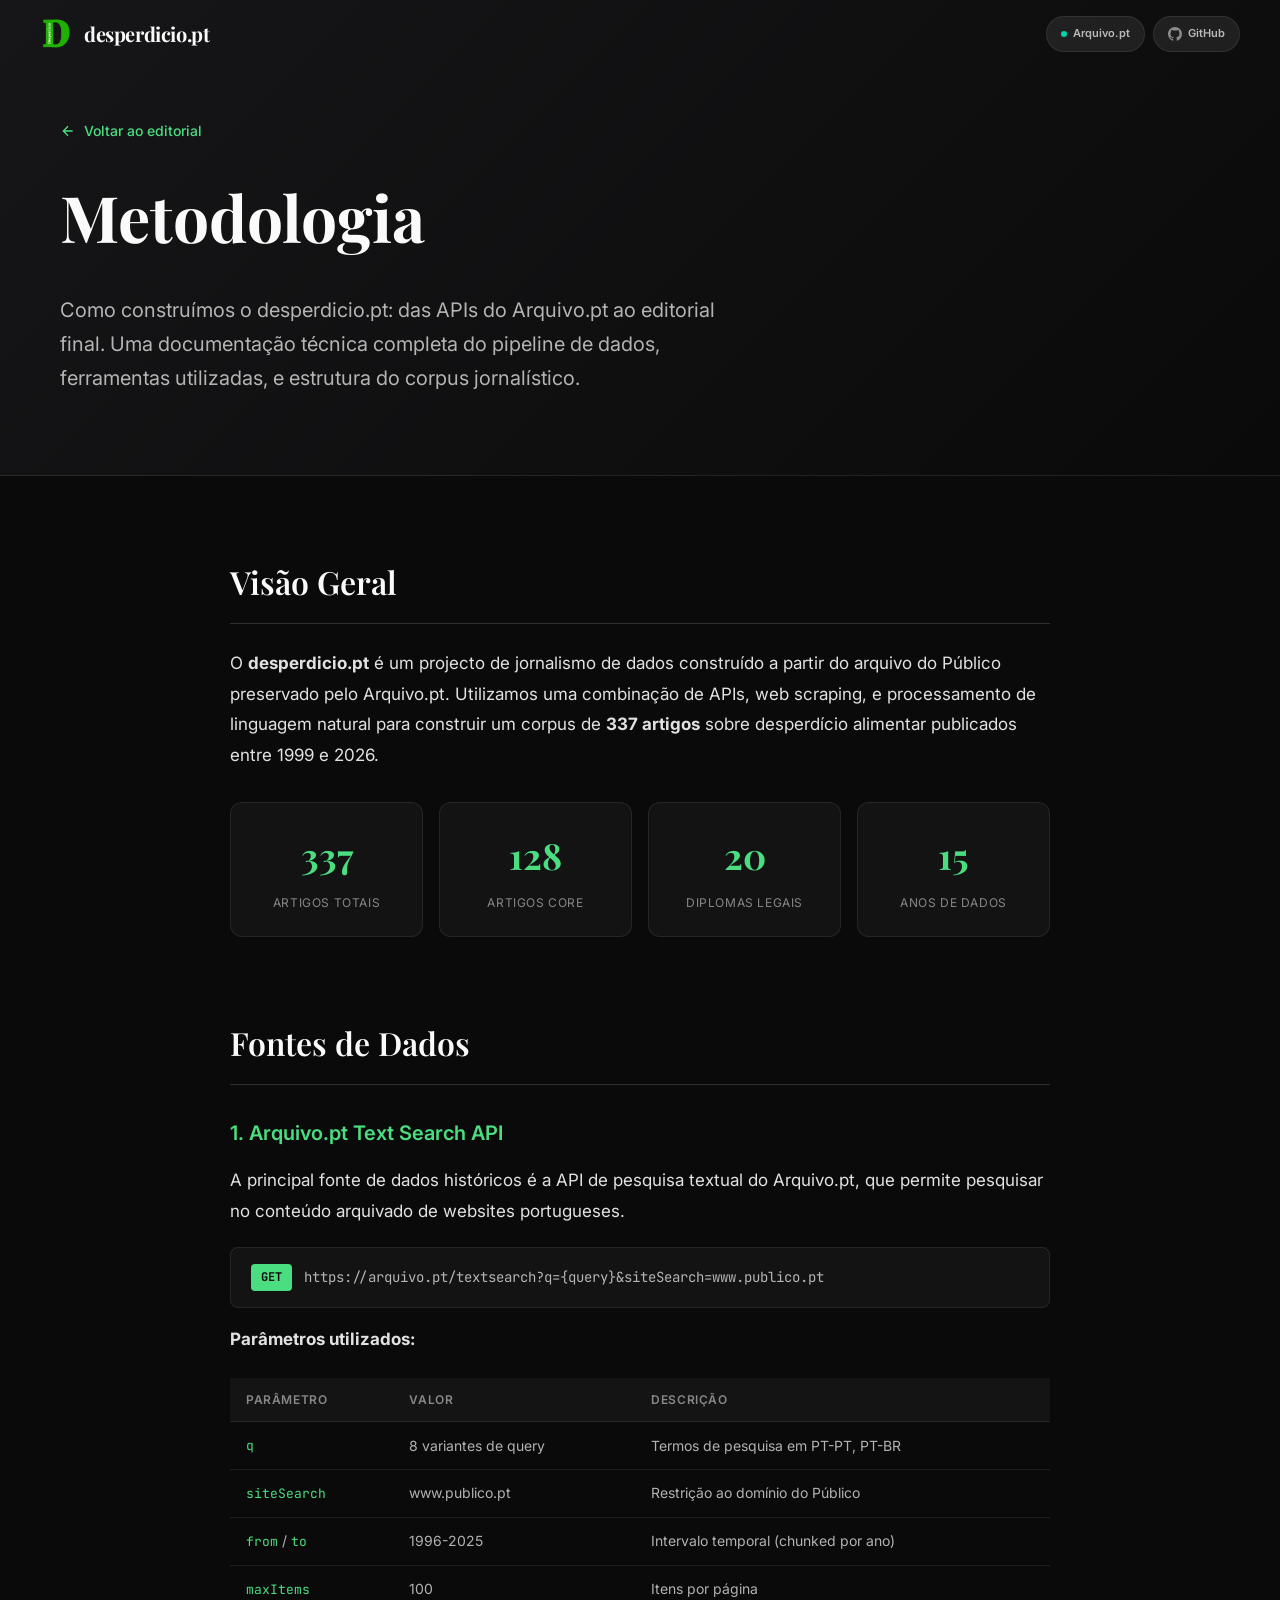
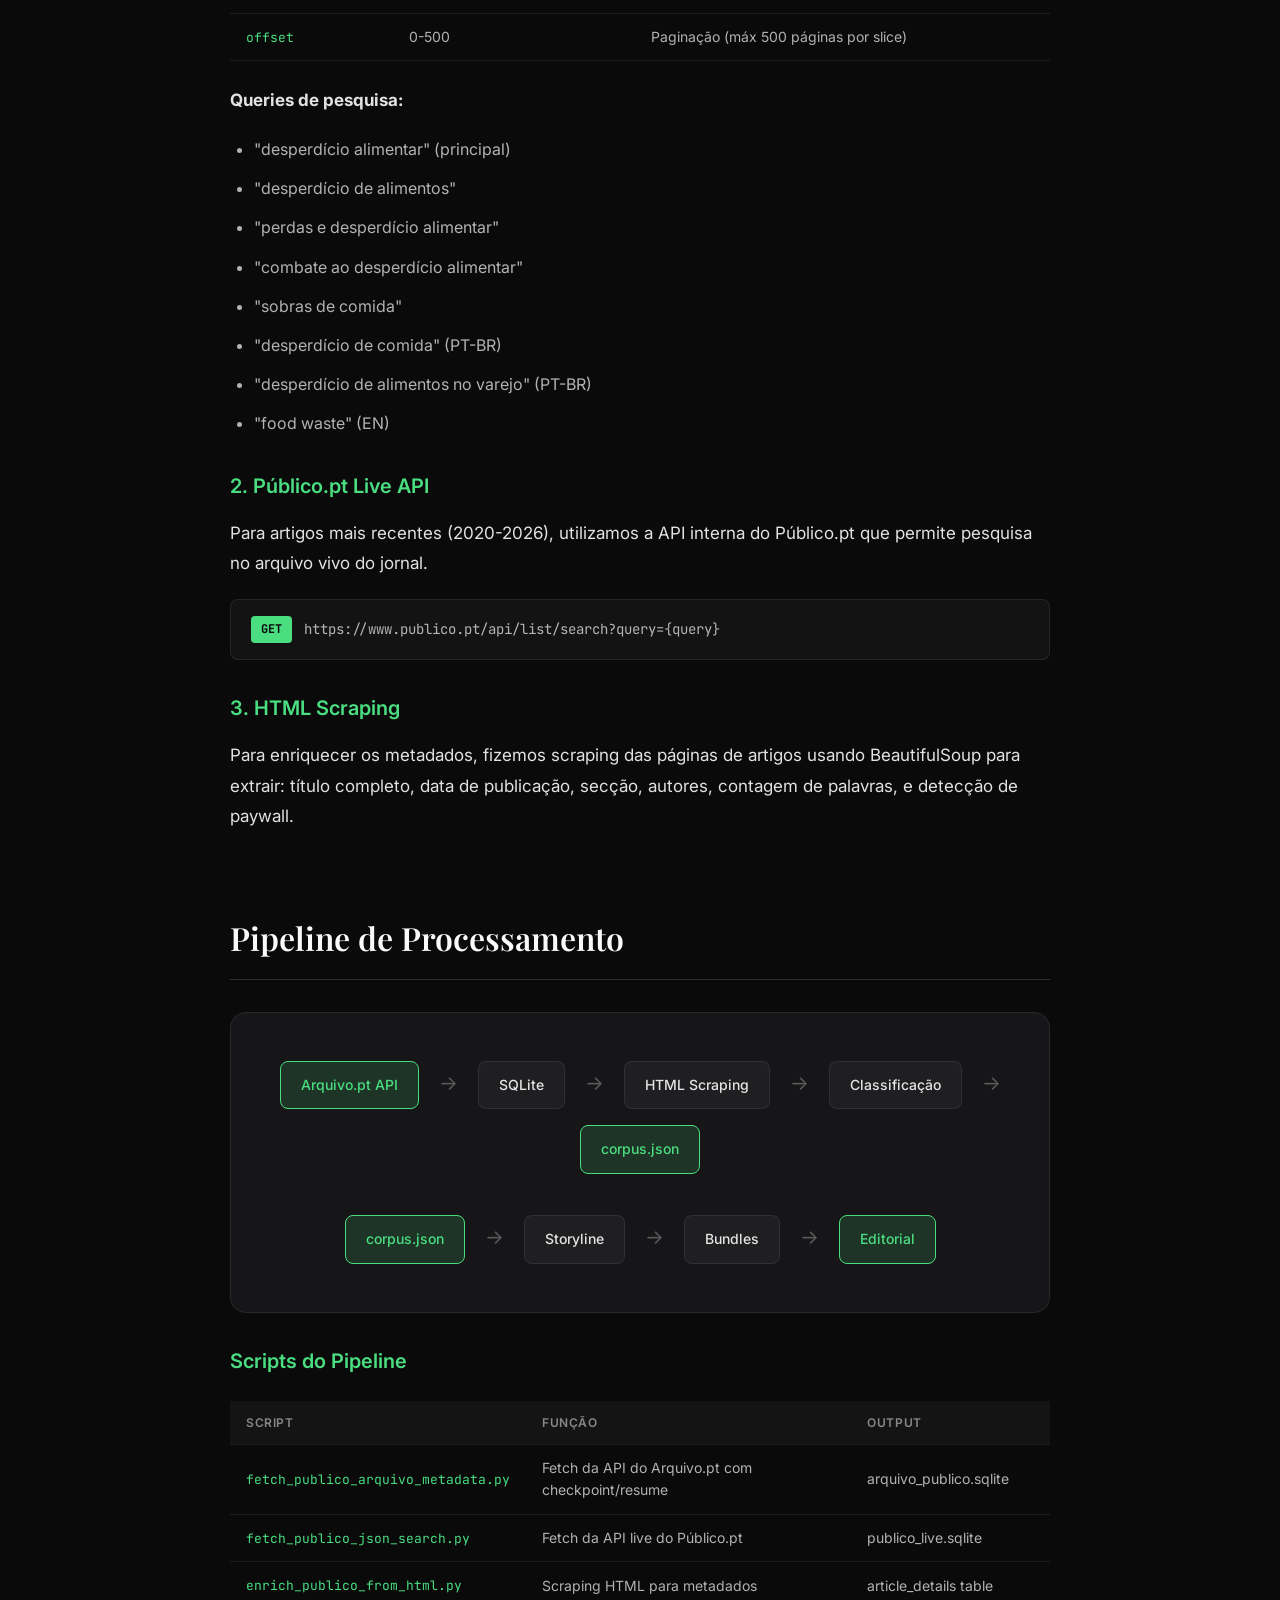
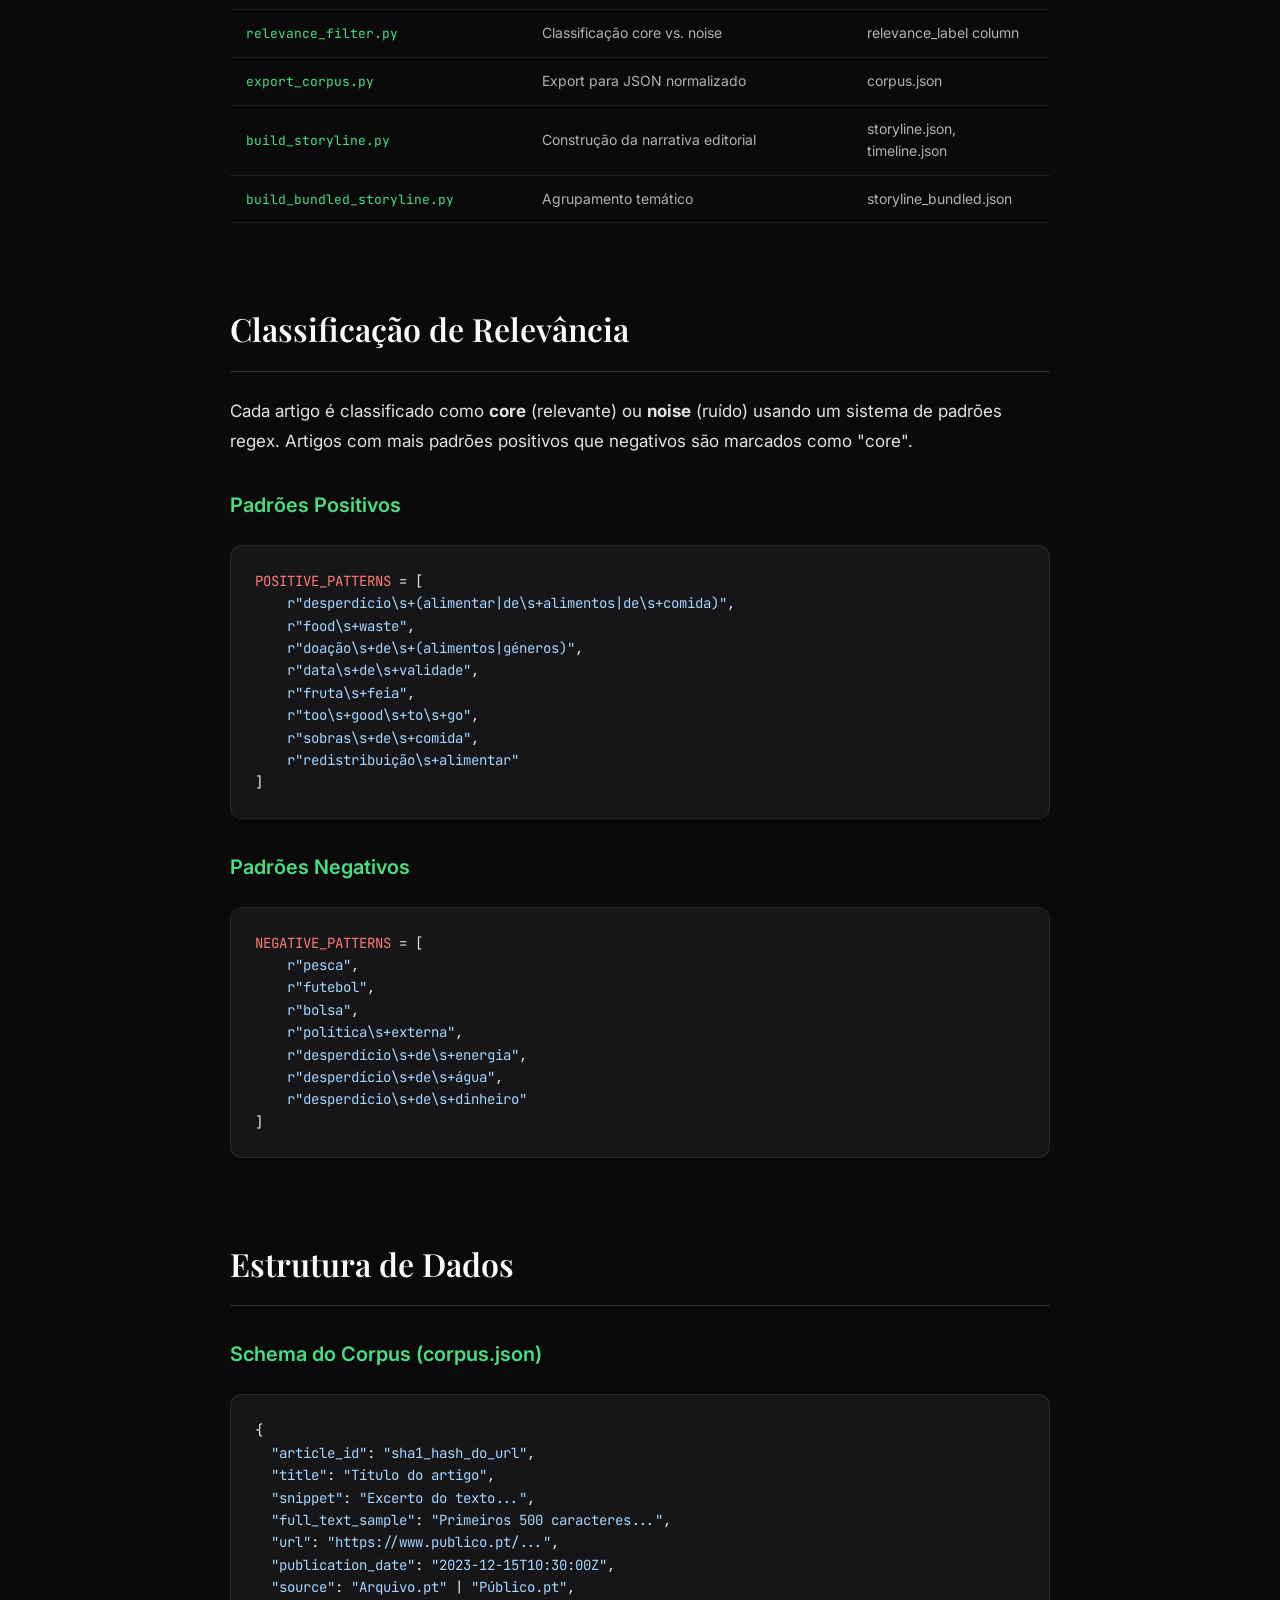
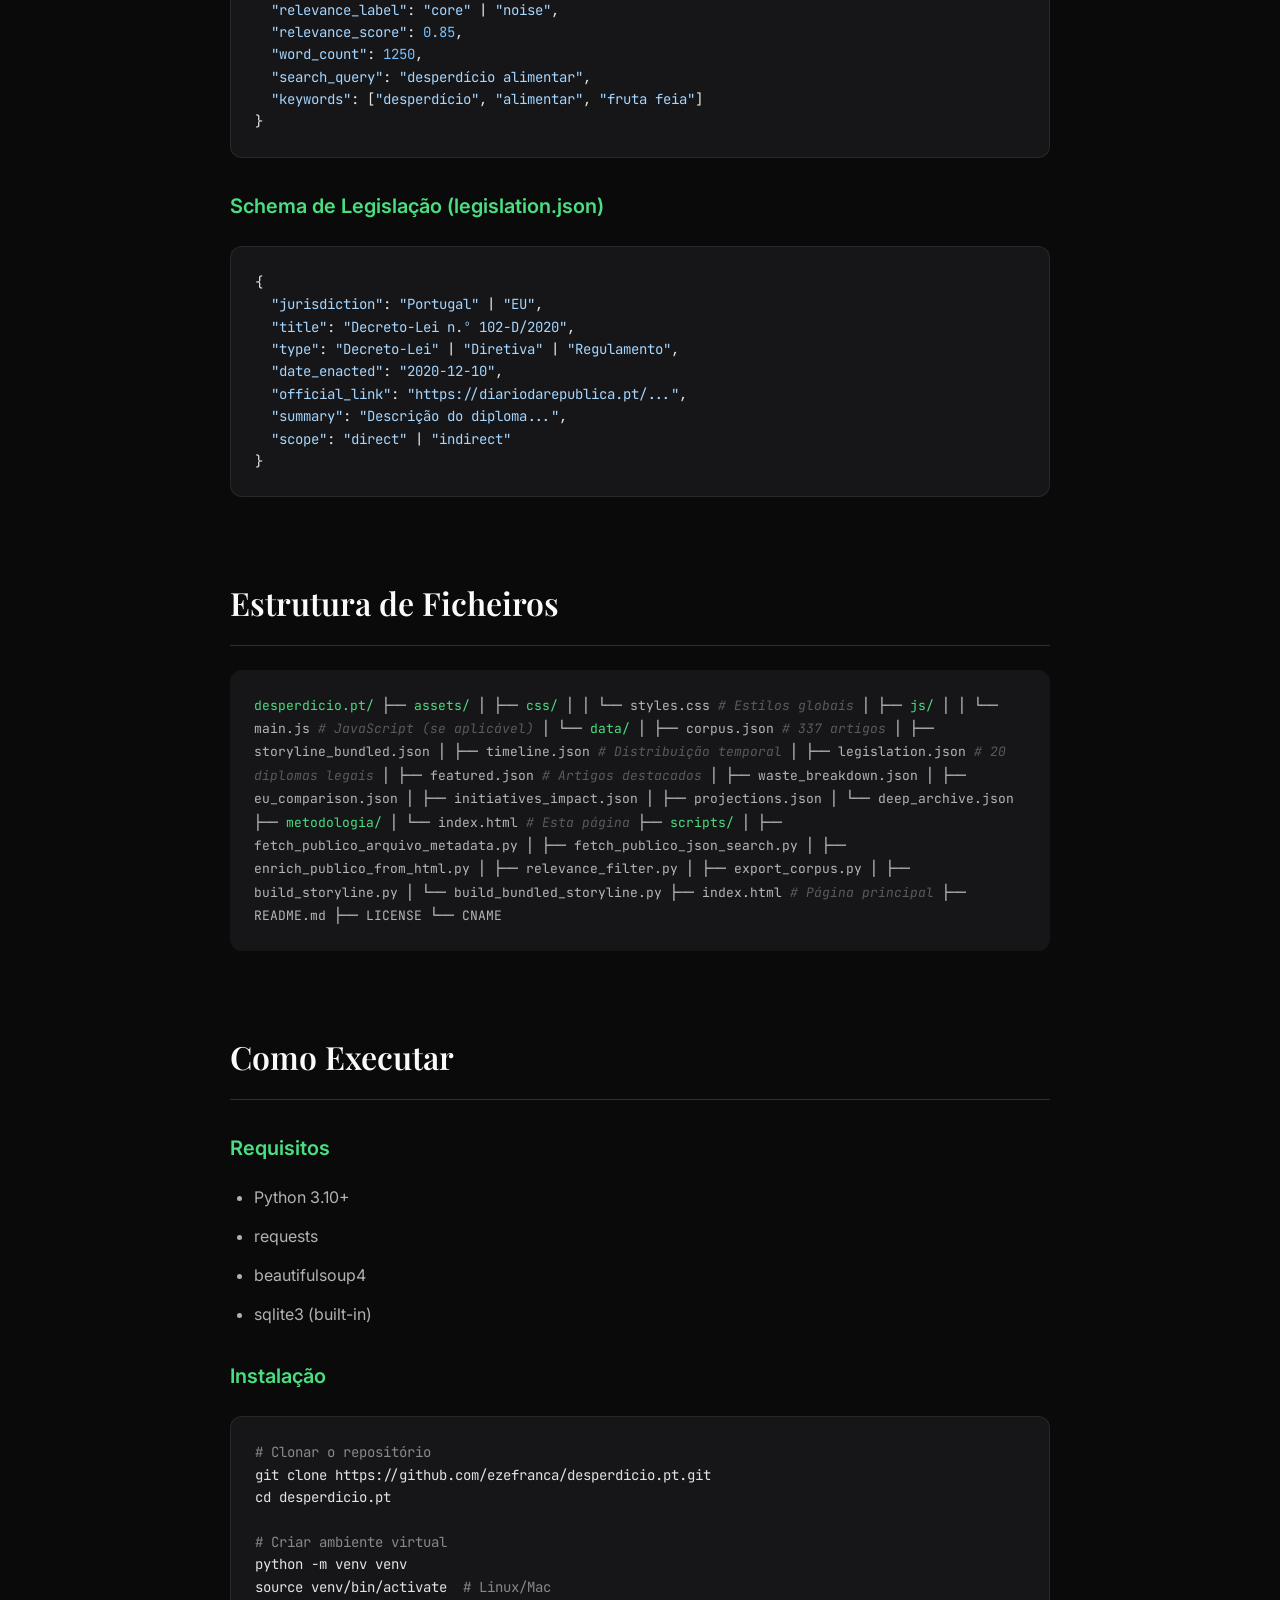
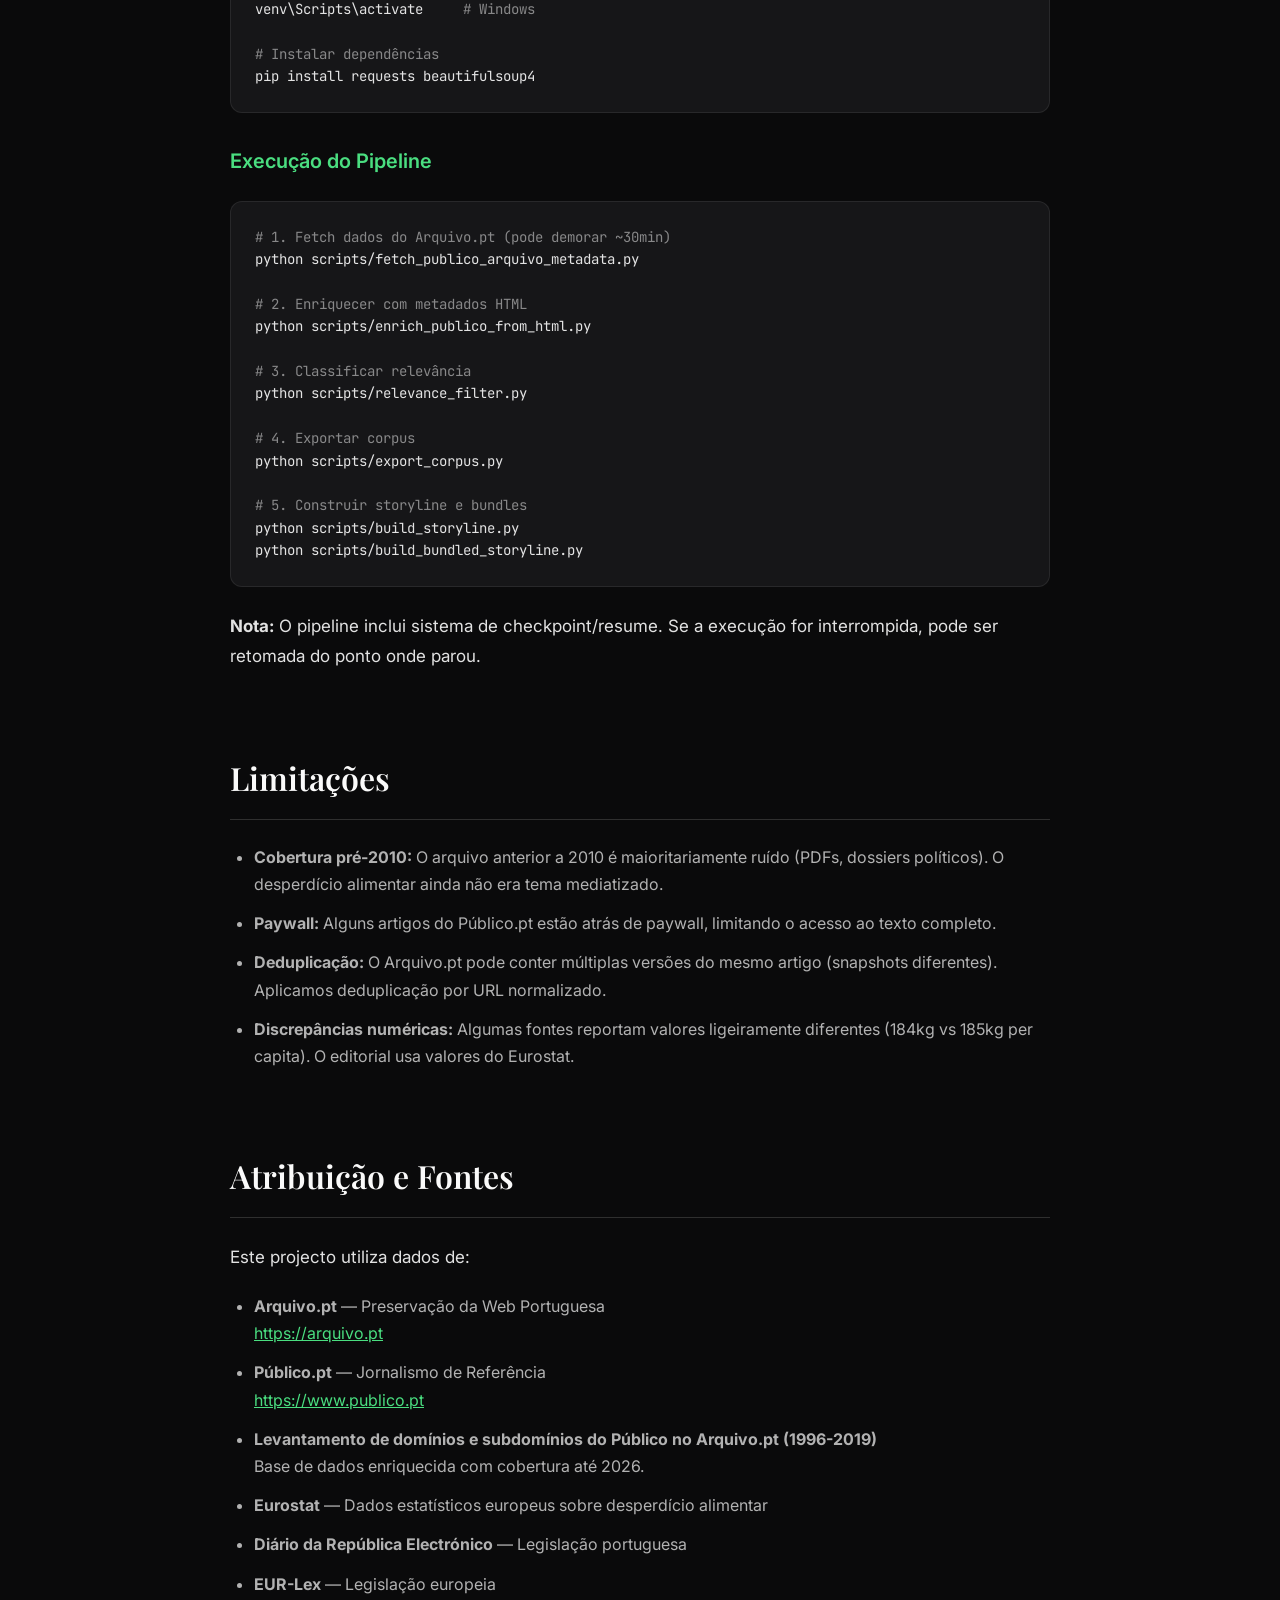
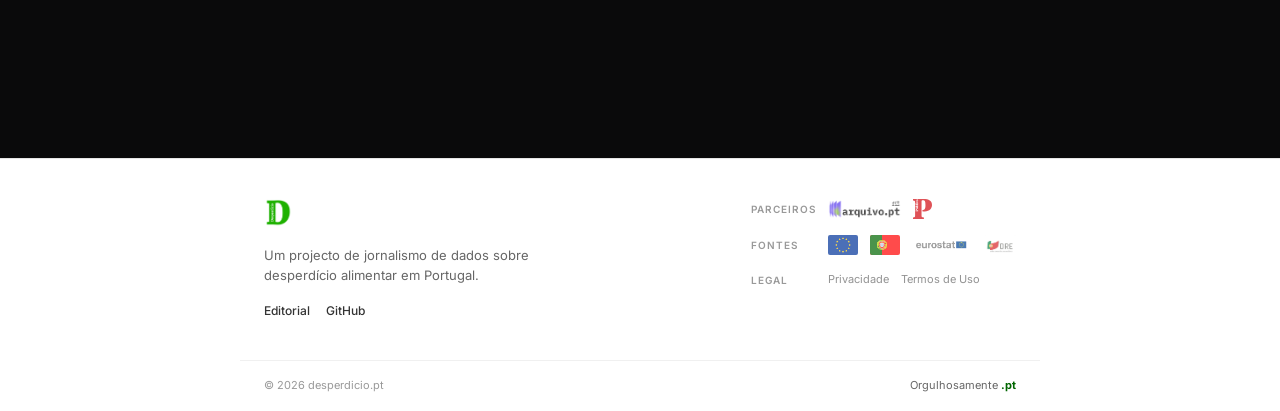
==== commit 5fb6b548: "adjustments on UI" ====
--- a/metodologia/index.html
+++ b/metodologia/index.html
@@ -1,10 +1,35 @@
 <!DOCTYPE html>
-<html lang="pt">
+<html lang="pt-PT">
 <head>
   <meta charset="utf-8">
   <meta name="viewport" content="width=device-width, initial-scale=1, viewport-fit=cover">
+
+  <!-- Primary Meta Tags -->
   <title>Metodologia - desperdicio.pt</title>
-  <meta name="description" content="Metodologia técnica do projecto desperdicio.pt: APIs do Arquivo.pt, pipeline de dados, e estrutura do corpus">
+  <meta name="title" content="Metodologia - desperdicio.pt">
+  <meta name="description" content="Metodologia técnica do projecto desperdicio.pt: APIs do Arquivo.pt, pipeline de dados Python, e estrutura do corpus de 127 artigos do Público.">
+  <meta name="robots" content="index, follow">
+
+  <!-- Canonical URL -->
+  <link rel="canonical" href="https://desperdicio.pt/metodologia/">
+
+  <!-- Open Graph / Facebook -->
+  <meta property="og:type" content="article">
+  <meta property="og:url" content="https://desperdicio.pt/metodologia/">
+  <meta property="og:title" content="Metodologia - desperdicio.pt">
+  <meta property="og:description" content="Metodologia técnica: como construímos um corpus de 127 artigos do Público usando as APIs do Arquivo.pt para investigar 15 anos de desperdício alimentar.">
+  <meta property="og:image" content="https://desperdicio.pt/assets/img/desperdicio.pt.png">
+  <meta property="og:locale" content="pt_PT">
+  <meta property="og:site_name" content="desperdicio.pt">
+
+  <!-- Twitter -->
+  <meta name="twitter:card" content="summary">
+  <meta name="twitter:title" content="Metodologia - desperdicio.pt">
+  <meta name="twitter:description" content="Metodologia técnica: APIs do Arquivo.pt, pipeline de dados, e estrutura do corpus.">
+
+  <!-- Theme -->
+  <meta name="theme-color" content="#0a0a0b">
+  <link rel="icon" type="image/png" href="../assets/img/desperdicio.pt.png">
 
   <link rel="preconnect" href="https://fonts.googleapis.com">
   <link rel="preconnect" href="https://fonts.gstatic.com" crossorigin>
@@ -708,8 +733,13 @@
           <span class="site-footer-label">Fontes</span>
           <a href="https://www.europarl.europa.eu" target="_blank"><img src="../assets/img/flag_eu.svg" alt="UE" class="site-footer-flag"></a>
           <a href="https://www.parlamento.pt" target="_blank"><img src="../assets/img/flag_pt.svg" alt="PT" class="site-footer-flag"></a>
-          <a href="https://ec.europa.eu/eurostat" target="_blank">Eurostat</a>
-          <a href="https://dre.pt" target="_blank">DRE</a>
+          <a href="https://ec.europa.eu/eurostat" target="_blank"><img src="../assets/img/logo_eurostat.png" alt="Eurostat" class="site-footer-logo-sm"></a>
+          <a href="https://dre.pt" target="_blank"><img src="../assets/img/logo_dre.png" alt="DRE" class="site-footer-logo-sm"></a>
+        </div>
+        <div class="site-footer-row">
+          <span class="site-footer-label">Legal</span>
+          <a href="../privacidade.html">Privacidade</a>
+          <a href="../termos.html">Termos de Uso</a>
         </div>
       </div>
     </div>
--- a/assets/css/styles.css
+++ b/assets/css/styles.css
@@ -11,7 +11,9 @@
   --white-70: rgba(250,250,250,0.7);
   --white-50: rgba(250,250,250,0.5);
   --white-30: rgba(250,250,250,0.3);
+  --white-20: rgba(250,250,250,0.2);
   --white-15: rgba(250,250,250,0.15);
+  --white-10: rgba(250,250,250,0.1);
   --white-08: rgba(250,250,250,0.08);
   --white-04: rgba(250,250,250,0.04);
 
@@ -1061,6 +1063,20 @@
   line-height: 1.5;
 }
 
+.ods-source {
+  margin-top: 8px;
+  font-size: 11px;
+}
+
+.ods-source a {
+  color: var(--ods-gold);
+  text-decoration: none;
+}
+
+.ods-source a:hover {
+  text-decoration: underline;
+}
+
 /* Law Card */
 .law-card {
   margin: 48px 0;
@@ -1521,6 +1537,12 @@
   border-radius: 2px;
 }
 
+.site-footer-logo-sm {
+  height: 18px !important;
+  width: auto !important;
+  object-fit: contain;
+}
+
 /* Bottom */
 .site-footer-bottom {
   max-width: 800px;
@@ -1761,6 +1783,12 @@
   height: 16px;
   border-radius: 2px;
   background: var(--white-15);
+  flex-shrink: 0;
+}
+
+.comparison-bar-flag-emoji {
+  font-size: 20px;
+  line-height: 1;
   flex-shrink: 0;
 }
 
@@ -3134,3 +3162,1060 @@
     padding: 32px 24px;
   }
 }
+
+/* ==================== SHARE SIDEBAR ==================== */
+
+.share-sidebar {
+  position: fixed;
+  left: 24px;
+  top: 50%;
+  transform: translateY(-50%);
+  display: flex;
+  flex-direction: column;
+  align-items: center;
+  gap: 8px;
+  z-index: 100;
+  opacity: 0;
+  visibility: hidden;
+  transition: opacity 0.4s ease, visibility 0.4s ease;
+}
+
+.share-sidebar.visible {
+  opacity: 1;
+  visibility: visible;
+}
+
+.share-label {
+  font-size: 10px;
+  font-weight: 600;
+  text-transform: uppercase;
+  letter-spacing: 1px;
+  color: var(--white-30);
+  writing-mode: vertical-rl;
+  text-orientation: mixed;
+  transform: rotate(180deg);
+  margin-bottom: 8px;
+}
+
+.share-btn {
+  width: 40px;
+  height: 40px;
+  display: flex;
+  align-items: center;
+  justify-content: center;
+  background: var(--dark2);
+  border: 1px solid var(--white-10);
+  border-radius: 10px;
+  color: var(--white-50);
+  text-decoration: none;
+  transition: all 0.2s ease;
+}
+
+.share-btn:hover {
+  background: var(--dark3);
+  border-color: var(--white-20);
+  color: var(--white);
+  transform: scale(1.1);
+}
+
+.share-btn svg {
+  width: 18px;
+  height: 18px;
+}
+
+.share-btn[data-network="x"]:hover {
+  background: #000;
+  border-color: #333;
+  color: #fff;
+}
+
+.share-btn[data-network="facebook"]:hover {
+  background: #1877f2;
+  border-color: #1877f2;
+  color: #fff;
+}
+
+.share-btn[data-network="linkedin"]:hover {
+  background: #0a66c2;
+  border-color: #0a66c2;
+  color: #fff;
+}
+
+.share-btn[data-network="whatsapp"]:hover {
+  background: #25d366;
+  border-color: #25d366;
+  color: #fff;
+}
+
+.share-btn[data-network="telegram"]:hover {
+  background: #0088cc;
+  border-color: #0088cc;
+  color: #fff;
+}
+
+.share-btn[data-network="email"]:hover {
+  background: var(--accent);
+  border-color: var(--accent);
+  color: var(--dark);
+}
+
+.share-btn[data-network="copy"]:hover {
+  background: var(--warning);
+  border-color: var(--warning);
+  color: var(--dark);
+}
+
+.share-btn.copied {
+  background: var(--accent) !important;
+  border-color: var(--accent) !important;
+  color: var(--dark) !important;
+}
+
+/* Share notification toast */
+.share-toast {
+  position: fixed;
+  bottom: 100px;
+  left: 50%;
+  transform: translateX(-50%) translateY(20px);
+  background: var(--dark2);
+  border: 1px solid var(--accent);
+  color: var(--white);
+  padding: 12px 24px;
+  border-radius: 8px;
+  font-size: 13px;
+  z-index: 10000;
+  opacity: 0;
+  visibility: hidden;
+  transition: all 0.3s ease;
+}
+
+.share-toast.visible {
+  opacity: 1;
+  visibility: visible;
+  transform: translateX(-50%) translateY(0);
+}
+
+/* Mobile: bottom bar instead of sidebar */
+@media (max-width: 900px) {
+  .share-sidebar {
+    left: 50%;
+    top: auto;
+    bottom: 90px;
+    transform: translateX(-50%);
+    flex-direction: row;
+    background: var(--dark2);
+    border: 1px solid var(--white-10);
+    border-radius: 12px;
+    padding: 8px 12px;
+    gap: 4px;
+  }
+
+  .share-label {
+    writing-mode: horizontal-tb;
+    transform: none;
+    margin-bottom: 0;
+    margin-right: 8px;
+  }
+
+  .share-btn {
+    width: 36px;
+    height: 36px;
+    border: none;
+    background: transparent;
+  }
+
+  .share-btn:hover {
+    transform: scale(1.15);
+  }
+
+  .share-btn svg {
+    width: 16px;
+    height: 16px;
+  }
+}
+
+@media (max-width: 480px) {
+  .share-sidebar {
+    bottom: 80px;
+    padding: 6px 8px;
+  }
+
+  .share-label {
+    display: none;
+  }
+
+  .share-btn {
+    width: 32px;
+    height: 32px;
+  }
+
+  .share-btn svg {
+    width: 14px;
+    height: 14px;
+  }
+}
+
+/* ==================== GAME WIDGET ==================== */
+
+.game-widget {
+  position: fixed;
+  bottom: 24px;
+  right: 24px;
+  z-index: 9999;
+  font-family: var(--sans);
+}
+
+.game-widget-toggle {
+  width: 64px;
+  height: 64px;
+  border-radius: 50%;
+  background: linear-gradient(135deg, var(--accent) 0%, var(--accent-bright) 100%);
+  border: none;
+  cursor: pointer;
+  display: flex;
+  flex-direction: column;
+  align-items: center;
+  justify-content: center;
+  gap: 2px;
+  box-shadow:
+    0 4px 20px rgba(74,222,128,0.3),
+    0 2px 8px rgba(0,0,0,0.2);
+  transition: transform 0.3s var(--ease-out-expo), box-shadow 0.3s ease;
+}
+
+.game-widget-toggle:hover {
+  transform: scale(1.1);
+  box-shadow:
+    0 8px 32px rgba(74,222,128,0.4),
+    0 4px 12px rgba(0,0,0,0.3);
+}
+
+.game-widget-toggle.active {
+  transform: scale(0.95);
+}
+
+.game-widget-icon {
+  font-size: 24px;
+  line-height: 1;
+}
+
+.game-widget-points {
+  font-size: 11px;
+  font-weight: 700;
+  color: var(--dark);
+  background: rgba(0,0,0,0.15);
+  padding: 2px 6px;
+  border-radius: 8px;
+  transition: transform 0.3s ease;
+}
+
+.game-widget-points.pulse {
+  animation: pointsPulse 0.3s ease;
+}
+
+@keyframes pointsPulse {
+  0% { transform: scale(1); }
+  50% { transform: scale(1.3); }
+  100% { transform: scale(1); }
+}
+
+.game-widget-panel {
+  position: absolute;
+  bottom: 80px;
+  right: 0;
+  width: 380px;
+  max-height: 520px;
+  background: var(--dark2);
+  border: 1px solid var(--white-15);
+  border-radius: 16px;
+  box-shadow:
+    0 20px 60px rgba(0,0,0,0.5),
+    0 8px 24px rgba(0,0,0,0.3);
+  opacity: 0;
+  visibility: hidden;
+  transform: translateY(20px) scale(0.95);
+  transition: all 0.3s var(--ease-out-expo);
+  display: flex;
+  flex-direction: column;
+  overflow: hidden;
+}
+
+.game-widget-panel.open {
+  opacity: 1;
+  visibility: visible;
+  transform: translateY(0) scale(1);
+}
+
+.game-widget-header {
+  display: flex;
+  justify-content: space-between;
+  align-items: center;
+  padding: 16px 20px;
+  background: var(--dark3);
+  border-bottom: 1px solid var(--white-08);
+}
+
+.game-widget-header h3 {
+  font-size: 14px;
+  font-weight: 600;
+  color: var(--white);
+  margin: 0;
+}
+
+.game-widget-close {
+  width: 28px;
+  height: 28px;
+  border: none;
+  background: var(--white-08);
+  border-radius: 50%;
+  color: var(--white-70);
+  font-size: 18px;
+  cursor: pointer;
+  display: flex;
+  align-items: center;
+  justify-content: center;
+  transition: background 0.2s ease, color 0.2s ease;
+}
+
+.game-widget-close:hover {
+  background: var(--white-15);
+  color: var(--white);
+}
+
+.game-widget-tabs {
+  display: flex;
+  background: var(--dark);
+  border-bottom: 1px solid var(--white-08);
+}
+
+.game-tab {
+  flex: 1;
+  padding: 12px 8px;
+  border: none;
+  background: transparent;
+  color: var(--white-50);
+  font-size: 11px;
+  font-weight: 500;
+  cursor: pointer;
+  transition: color 0.2s ease, background 0.2s ease;
+  text-transform: uppercase;
+  letter-spacing: 0.5px;
+}
+
+.game-tab:hover {
+  color: var(--white-70);
+  background: var(--white-04);
+}
+
+.game-tab.active {
+  color: var(--accent);
+  background: var(--accent-dim);
+}
+
+.game-widget-content {
+  flex: 1;
+  overflow-y: auto;
+  padding: 16px;
+  max-height: 380px;
+}
+
+.game-widget-content::-webkit-scrollbar {
+  width: 6px;
+}
+
+.game-widget-content::-webkit-scrollbar-track {
+  background: var(--dark);
+}
+
+.game-widget-content::-webkit-scrollbar-thumb {
+  background: var(--white-15);
+  border-radius: 3px;
+}
+
+/* Game Buttons */
+.game-btn {
+  display: inline-flex;
+  align-items: center;
+  justify-content: center;
+  padding: 10px 20px;
+  border: 1px solid var(--white-15);
+  background: var(--dark3);
+  color: var(--white);
+  font-size: 13px;
+  font-weight: 500;
+  border-radius: 8px;
+  cursor: pointer;
+  transition: all 0.2s ease;
+  width: 100%;
+  margin-top: 12px;
+}
+
+.game-btn:hover {
+  background: var(--white-08);
+  border-color: var(--white-30);
+}
+
+.game-btn.primary {
+  background: var(--accent);
+  border-color: var(--accent);
+  color: var(--dark);
+}
+
+.game-btn.primary:hover {
+  background: var(--accent-bright);
+  border-color: var(--accent-bright);
+}
+
+.game-btn.danger {
+  color: var(--danger);
+  border-color: rgba(239,68,68,0.3);
+}
+
+.game-btn.danger:hover {
+  background: rgba(239,68,68,0.1);
+}
+
+/* ==================== QUIZ STYLES ==================== */
+
+.quiz-progress {
+  display: flex;
+  align-items: center;
+  gap: 12px;
+  margin-bottom: 16px;
+  font-size: 12px;
+  color: var(--white-50);
+}
+
+.quiz-progress-bar {
+  flex: 1;
+  height: 4px;
+  background: var(--white-08);
+  border-radius: 2px;
+  overflow: hidden;
+}
+
+.quiz-progress-fill {
+  height: 100%;
+  background: var(--accent);
+  border-radius: 2px;
+  transition: width 0.3s ease;
+}
+
+.quiz-question-text {
+  font-size: 15px;
+  font-weight: 500;
+  color: var(--white);
+  margin-bottom: 16px;
+  line-height: 1.5;
+}
+
+.quiz-options {
+  display: flex;
+  flex-direction: column;
+  gap: 8px;
+}
+
+.quiz-option {
+  display: flex;
+  align-items: center;
+  gap: 12px;
+  padding: 12px 16px;
+  background: var(--dark3);
+  border: 1px solid var(--white-15);
+  border-radius: 10px;
+  cursor: pointer;
+  transition: all 0.2s ease;
+  text-align: left;
+  width: 100%;
+}
+
+.quiz-option:hover:not(.disabled) {
+  border-color: var(--accent);
+  background: var(--accent-dim);
+}
+
+.quiz-option.disabled {
+  cursor: default;
+}
+
+.quiz-option.correct {
+  border-color: var(--accent);
+  background: rgba(74,222,128,0.15);
+}
+
+.quiz-option.wrong {
+  border-color: var(--danger);
+  background: rgba(239,68,68,0.15);
+}
+
+.quiz-option-letter {
+  width: 24px;
+  height: 24px;
+  display: flex;
+  align-items: center;
+  justify-content: center;
+  background: var(--white-08);
+  border-radius: 50%;
+  font-size: 12px;
+  font-weight: 600;
+  color: var(--white-70);
+  flex-shrink: 0;
+}
+
+.quiz-option.correct .quiz-option-letter {
+  background: var(--accent);
+  color: var(--dark);
+}
+
+.quiz-option.wrong .quiz-option-letter {
+  background: var(--danger);
+  color: var(--white);
+}
+
+.quiz-option-text {
+  font-size: 13px;
+  color: var(--white-90);
+}
+
+.quiz-explanation {
+  margin-top: 16px;
+  padding: 14px;
+  background: var(--dark);
+  border-radius: 10px;
+  border-left: 3px solid var(--accent);
+}
+
+.quiz-explanation.wrong {
+  border-left-color: var(--danger);
+}
+
+.quiz-explanation-header {
+  display: flex;
+  align-items: center;
+  justify-content: space-between;
+  font-size: 13px;
+  font-weight: 600;
+  color: var(--accent);
+  margin-bottom: 8px;
+}
+
+.quiz-explanation.wrong .quiz-explanation-header {
+  color: var(--danger);
+}
+
+.quiz-points {
+  font-size: 11px;
+  background: var(--accent-dim);
+  color: var(--accent);
+  padding: 2px 8px;
+  border-radius: 10px;
+}
+
+.quiz-explanation p {
+  font-size: 12px;
+  color: var(--white-70);
+  line-height: 1.5;
+  margin: 0;
+}
+
+.quiz-explanation cite {
+  display: block;
+  margin-top: 8px;
+  font-size: 11px;
+  color: var(--white-50);
+  font-style: normal;
+}
+
+.quiz-complete {
+  text-align: center;
+  padding: 20px 0;
+}
+
+.quiz-complete-icon {
+  font-size: 48px;
+  margin-bottom: 12px;
+}
+
+.quiz-complete-score {
+  font-size: 32px;
+  font-weight: 700;
+  color: var(--white);
+}
+
+.quiz-complete-pct {
+  font-size: 14px;
+  color: var(--accent);
+  margin-bottom: 12px;
+}
+
+.quiz-complete-message {
+  font-size: 13px;
+  color: var(--white-70);
+  line-height: 1.5;
+}
+
+/* ==================== CALCULATOR STYLES ==================== */
+
+.calc-intro {
+  margin-bottom: 16px;
+}
+
+.calc-intro p {
+  font-size: 13px;
+  color: var(--white-70);
+}
+
+.calc-form {
+  display: flex;
+  flex-direction: column;
+  gap: 16px;
+}
+
+.calc-category {
+  background: var(--dark3);
+  border: 1px solid var(--white-08);
+  border-radius: 10px;
+  padding: 12px;
+}
+
+.calc-category-label {
+  display: flex;
+  align-items: center;
+  gap: 8px;
+  margin-bottom: 10px;
+}
+
+.calc-category-icon {
+  font-size: 20px;
+}
+
+.calc-category-name {
+  font-size: 13px;
+  font-weight: 500;
+  color: var(--white);
+}
+
+.calc-category-unit {
+  font-size: 11px;
+  color: var(--white-50);
+  margin-left: auto;
+}
+
+.calc-input-row {
+  display: flex;
+  align-items: center;
+  gap: 8px;
+  margin-top: 8px;
+}
+
+.calc-input-label {
+  font-size: 11px;
+  color: var(--white-50);
+  width: 100px;
+  flex-shrink: 0;
+}
+
+.calc-input {
+  flex: 1;
+  padding: 8px 12px;
+  background: var(--dark);
+  border: 1px solid var(--white-15);
+  border-radius: 6px;
+  color: var(--white);
+  font-size: 13px;
+  text-align: right;
+}
+
+.calc-input:focus {
+  outline: none;
+  border-color: var(--accent);
+}
+
+.calc-result {
+  text-align: center;
+}
+
+.calc-result-header {
+  margin-bottom: 20px;
+}
+
+.calc-result-value {
+  font-size: 48px;
+  font-weight: 700;
+  color: var(--white);
+  line-height: 1;
+}
+
+.calc-result-label {
+  font-size: 14px;
+  color: var(--white-50);
+  margin-top: 4px;
+}
+
+.calc-comparison {
+  display: flex;
+  gap: 12px;
+  margin-bottom: 20px;
+}
+
+.calc-comparison-item {
+  flex: 1;
+  padding: 12px;
+  background: var(--dark3);
+  border-radius: 8px;
+  text-align: center;
+}
+
+.calc-comparison-item.better {
+  border-left: 3px solid var(--accent);
+}
+
+.calc-comparison-item.worse {
+  border-left: 3px solid var(--danger);
+}
+
+.calc-comparison-label {
+  font-size: 10px;
+  color: var(--white-50);
+  display: block;
+  margin-bottom: 4px;
+}
+
+.calc-comparison-value {
+  font-size: 16px;
+  font-weight: 600;
+}
+
+.calc-comparison-item.better .calc-comparison-value {
+  color: var(--accent);
+}
+
+.calc-comparison-item.worse .calc-comparison-value {
+  color: var(--danger);
+}
+
+.calc-tips {
+  text-align: left;
+  background: var(--dark3);
+  border-radius: 10px;
+  padding: 16px;
+  margin-bottom: 16px;
+}
+
+.calc-tips h4 {
+  font-size: 13px;
+  font-weight: 600;
+  color: var(--white);
+  margin-bottom: 10px;
+}
+
+.calc-tips ul {
+  margin: 0;
+  padding-left: 20px;
+}
+
+.calc-tips li {
+  font-size: 12px;
+  color: var(--white-70);
+  line-height: 1.6;
+  margin-bottom: 6px;
+}
+
+/* ==================== CHALLENGES STYLES ==================== */
+
+.challenges-header {
+  font-size: 12px;
+  color: var(--white-50);
+  margin-bottom: 12px;
+}
+
+.challenges-list {
+  display: flex;
+  flex-direction: column;
+  gap: 10px;
+}
+
+.challenge-card {
+  display: flex;
+  align-items: center;
+  gap: 12px;
+  padding: 14px;
+  background: var(--dark3);
+  border: 1px solid var(--white-08);
+  border-radius: 10px;
+  transition: border-color 0.2s ease;
+}
+
+.challenge-card.completed {
+  border-color: var(--accent);
+  background: rgba(74,222,128,0.05);
+}
+
+.challenge-content {
+  flex: 1;
+}
+
+.challenge-title {
+  font-size: 13px;
+  font-weight: 600;
+  color: var(--white);
+  margin: 0 0 4px;
+}
+
+.challenge-description {
+  font-size: 11px;
+  color: var(--white-50);
+  margin: 0 0 6px;
+  line-height: 1.4;
+}
+
+.challenge-points {
+  font-size: 10px;
+  background: var(--accent-dim);
+  color: var(--accent);
+  padding: 2px 8px;
+  border-radius: 10px;
+}
+
+.challenge-btn {
+  padding: 8px 14px;
+  background: var(--accent);
+  border: none;
+  border-radius: 6px;
+  color: var(--dark);
+  font-size: 11px;
+  font-weight: 600;
+  cursor: pointer;
+  transition: background 0.2s ease;
+  flex-shrink: 0;
+}
+
+.challenge-btn:hover {
+  background: var(--accent-bright);
+}
+
+.challenge-check {
+  width: 32px;
+  height: 32px;
+  background: var(--accent);
+  border-radius: 50%;
+  display: flex;
+  align-items: center;
+  justify-content: center;
+  color: var(--dark);
+  font-weight: 700;
+  flex-shrink: 0;
+}
+
+/* ==================== PROGRESS STYLES ==================== */
+
+.progress-level {
+  display: flex;
+  gap: 16px;
+  align-items: center;
+  margin-bottom: 20px;
+}
+
+.progress-level-badge {
+  width: 56px;
+  height: 56px;
+  background: linear-gradient(135deg, var(--accent) 0%, var(--accent-bright) 100%);
+  border-radius: 50%;
+  display: flex;
+  align-items: center;
+  justify-content: center;
+  flex-shrink: 0;
+}
+
+.progress-level-number {
+  font-size: 24px;
+  font-weight: 700;
+  color: var(--dark);
+}
+
+.progress-level-info {
+  flex: 1;
+}
+
+.progress-level-name {
+  font-size: 16px;
+  font-weight: 600;
+  color: var(--white);
+  margin-bottom: 6px;
+}
+
+.progress-level-bar {
+  height: 6px;
+  background: var(--white-08);
+  border-radius: 3px;
+  overflow: hidden;
+  margin-bottom: 4px;
+}
+
+.progress-level-fill {
+  height: 100%;
+  background: var(--accent);
+  border-radius: 3px;
+  transition: width 0.5s ease;
+}
+
+.progress-points {
+  font-size: 11px;
+  color: var(--white-50);
+}
+
+.progress-stats {
+  display: flex;
+  gap: 12px;
+  margin-bottom: 20px;
+}
+
+.progress-stat {
+  flex: 1;
+  text-align: center;
+  padding: 12px;
+  background: var(--dark3);
+  border-radius: 8px;
+}
+
+.progress-stat-value {
+  font-size: 20px;
+  font-weight: 700;
+  color: var(--accent);
+}
+
+.progress-stat-label {
+  font-size: 10px;
+  color: var(--white-50);
+  text-transform: uppercase;
+  letter-spacing: 0.5px;
+}
+
+.progress-achievements h4 {
+  font-size: 12px;
+  font-weight: 600;
+  color: var(--white);
+  margin-bottom: 12px;
+}
+
+.achievements-grid {
+  display: grid;
+  grid-template-columns: repeat(4, 1fr);
+  gap: 8px;
+}
+
+.achievement-badge {
+  text-align: center;
+  padding: 10px 4px;
+  background: var(--dark3);
+  border-radius: 8px;
+  transition: transform 0.2s ease;
+}
+
+.achievement-badge:hover {
+  transform: translateY(-2px);
+}
+
+.achievement-badge.locked {
+  opacity: 0.4;
+  filter: grayscale(1);
+}
+
+.achievement-badge.earned {
+  background: var(--accent-dim);
+}
+
+.achievement-icon {
+  font-size: 20px;
+  display: block;
+  margin-bottom: 4px;
+}
+
+.achievement-title {
+  font-size: 9px;
+  color: var(--white-70);
+  display: block;
+}
+
+/* ==================== NOTIFICATION ==================== */
+
+.game-notification {
+  position: fixed;
+  bottom: 100px;
+  right: 24px;
+  display: flex;
+  align-items: center;
+  gap: 10px;
+  padding: 14px 20px;
+  background: var(--dark2);
+  border: 1px solid var(--white-15);
+  border-radius: 12px;
+  box-shadow: 0 8px 32px rgba(0,0,0,0.4);
+  opacity: 0;
+  transform: translateY(20px);
+  transition: all 0.3s var(--ease-out-expo);
+  z-index: 10000;
+}
+
+.game-notification.visible {
+  opacity: 1;
+  transform: translateY(0);
+}
+
+.game-notification.success {
+  border-color: var(--accent);
+}
+
+.game-notification.achievement {
+  border-color: var(--warning);
+  background: linear-gradient(135deg, var(--dark2) 0%, rgba(245,158,11,0.1) 100%);
+}
+
+.game-notification-icon {
+  font-size: 20px;
+}
+
+.game-notification-text {
+  font-size: 13px;
+  color: var(--white);
+}
+
+/* ==================== MOBILE RESPONSIVE ==================== */
+
+@media (max-width: 480px) {
+  .game-widget {
+    bottom: 16px;
+    right: 16px;
+  }
+
+  .game-widget-toggle {
+    width: 56px;
+    height: 56px;
+  }
+
+  .game-widget-panel {
+    width: calc(100vw - 32px);
+    right: -8px;
+    bottom: 72px;
+    max-height: 70vh;
+  }
+
+  .game-widget-tabs {
+    overflow-x: auto;
+  }
+
+  .game-tab {
+    font-size: 10px;
+    padding: 10px 6px;
+  }
+
+  .achievements-grid {
+    grid-template-columns: repeat(3, 1fr);
+  }
+
+  .game-notification {
+    right: 16px;
+    left: 16px;
+    bottom: 80px;
+  }
+}
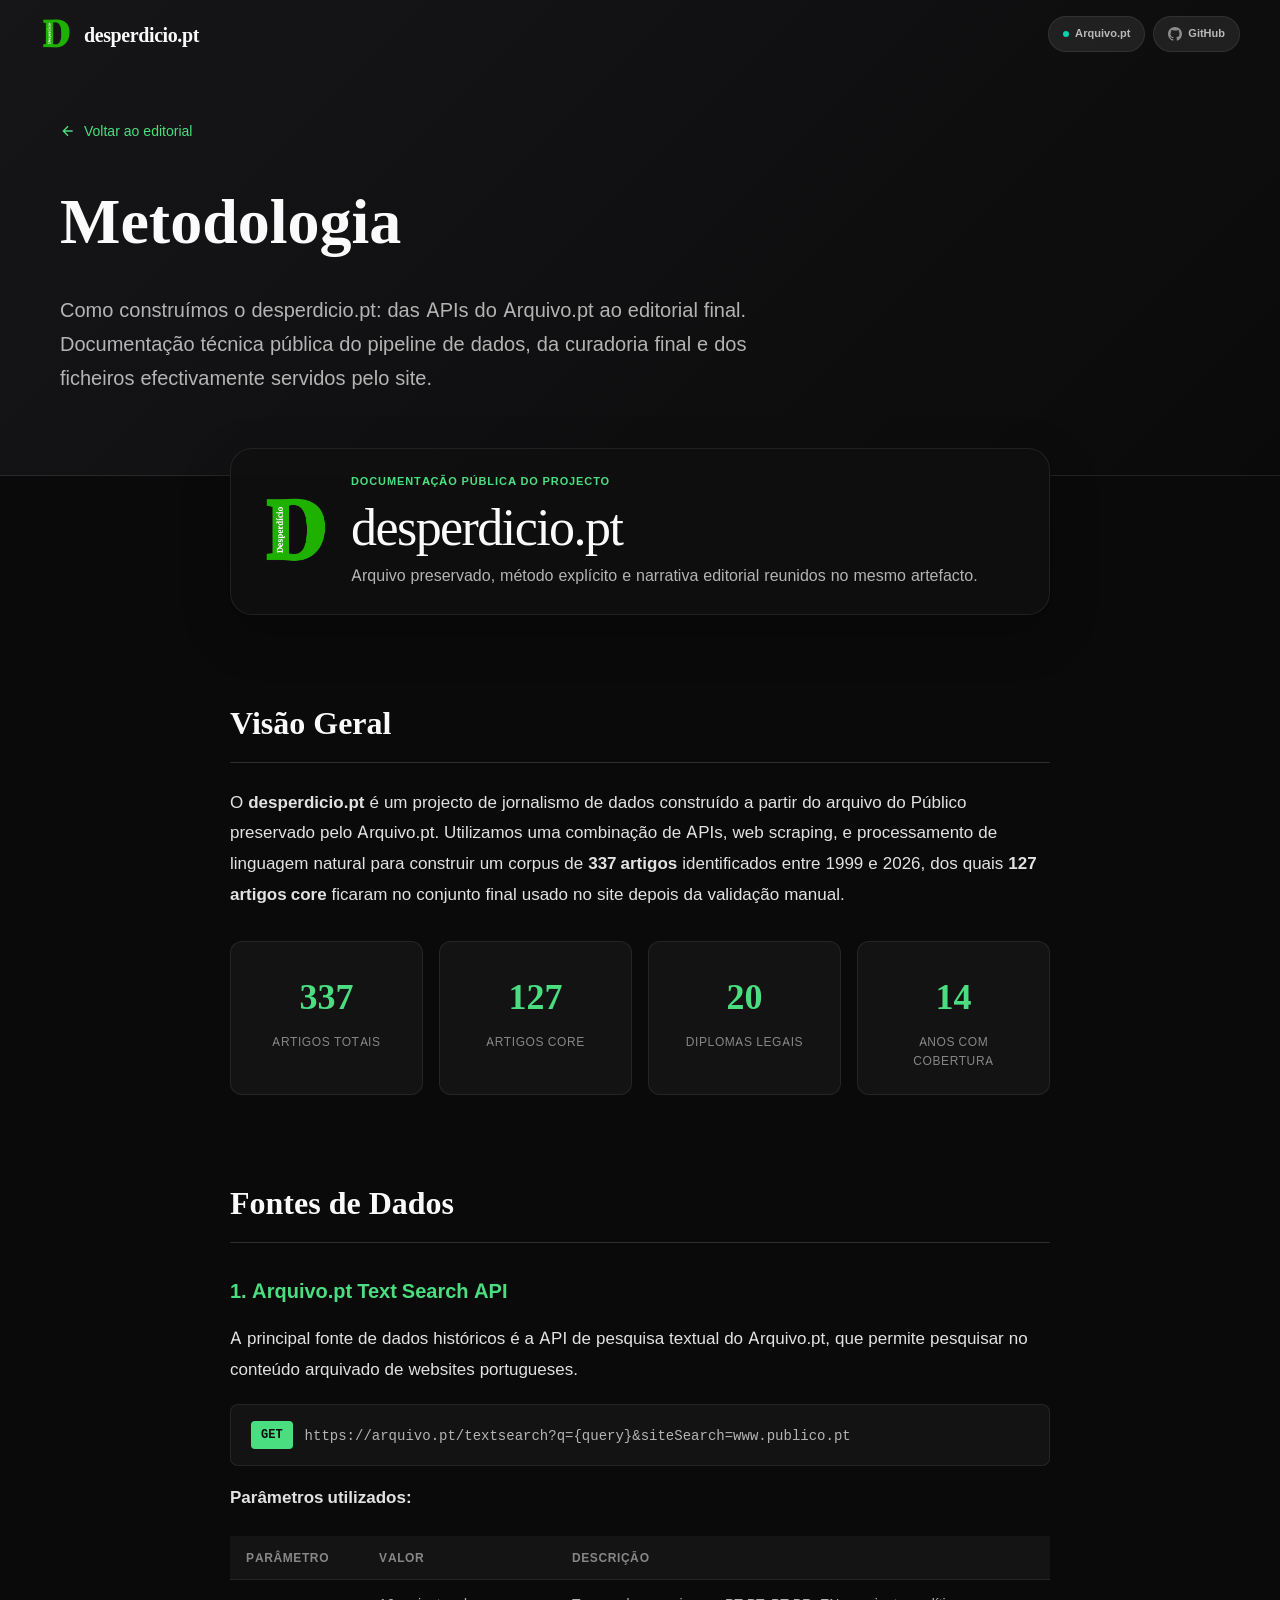
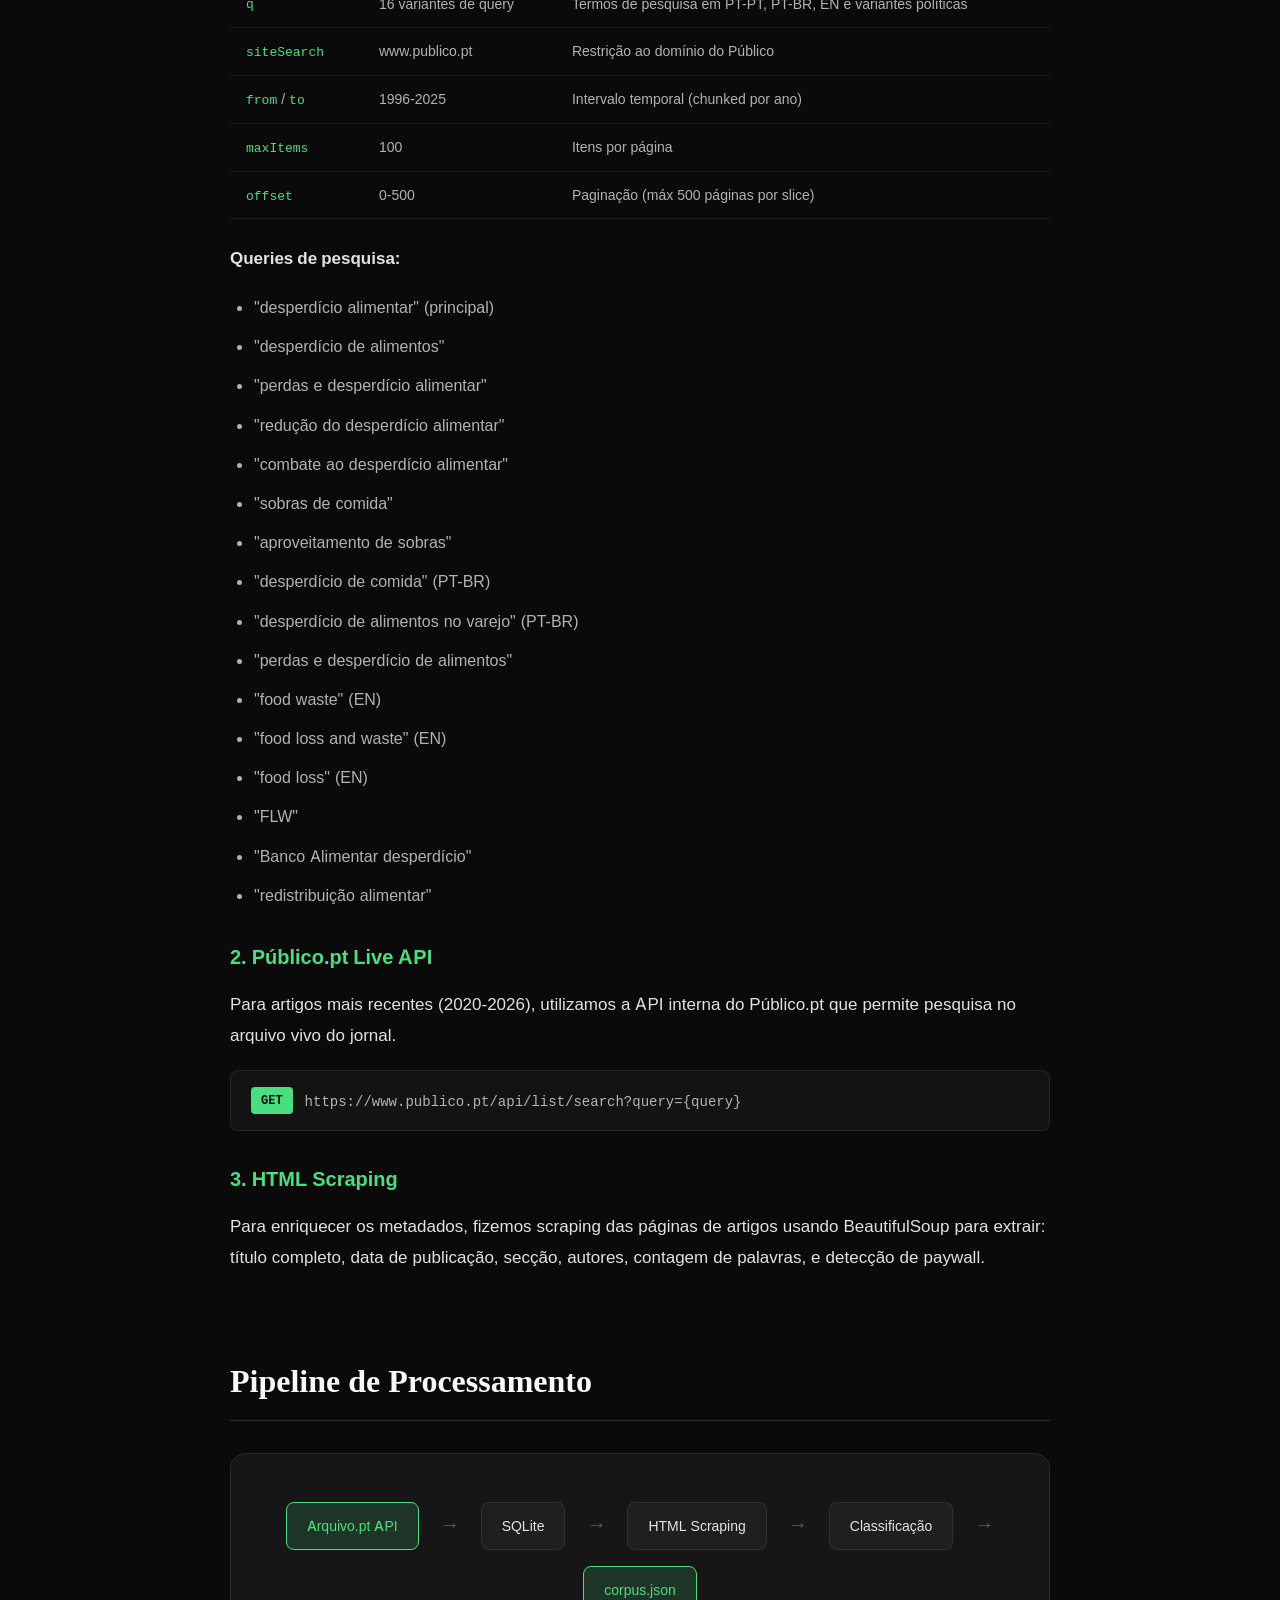
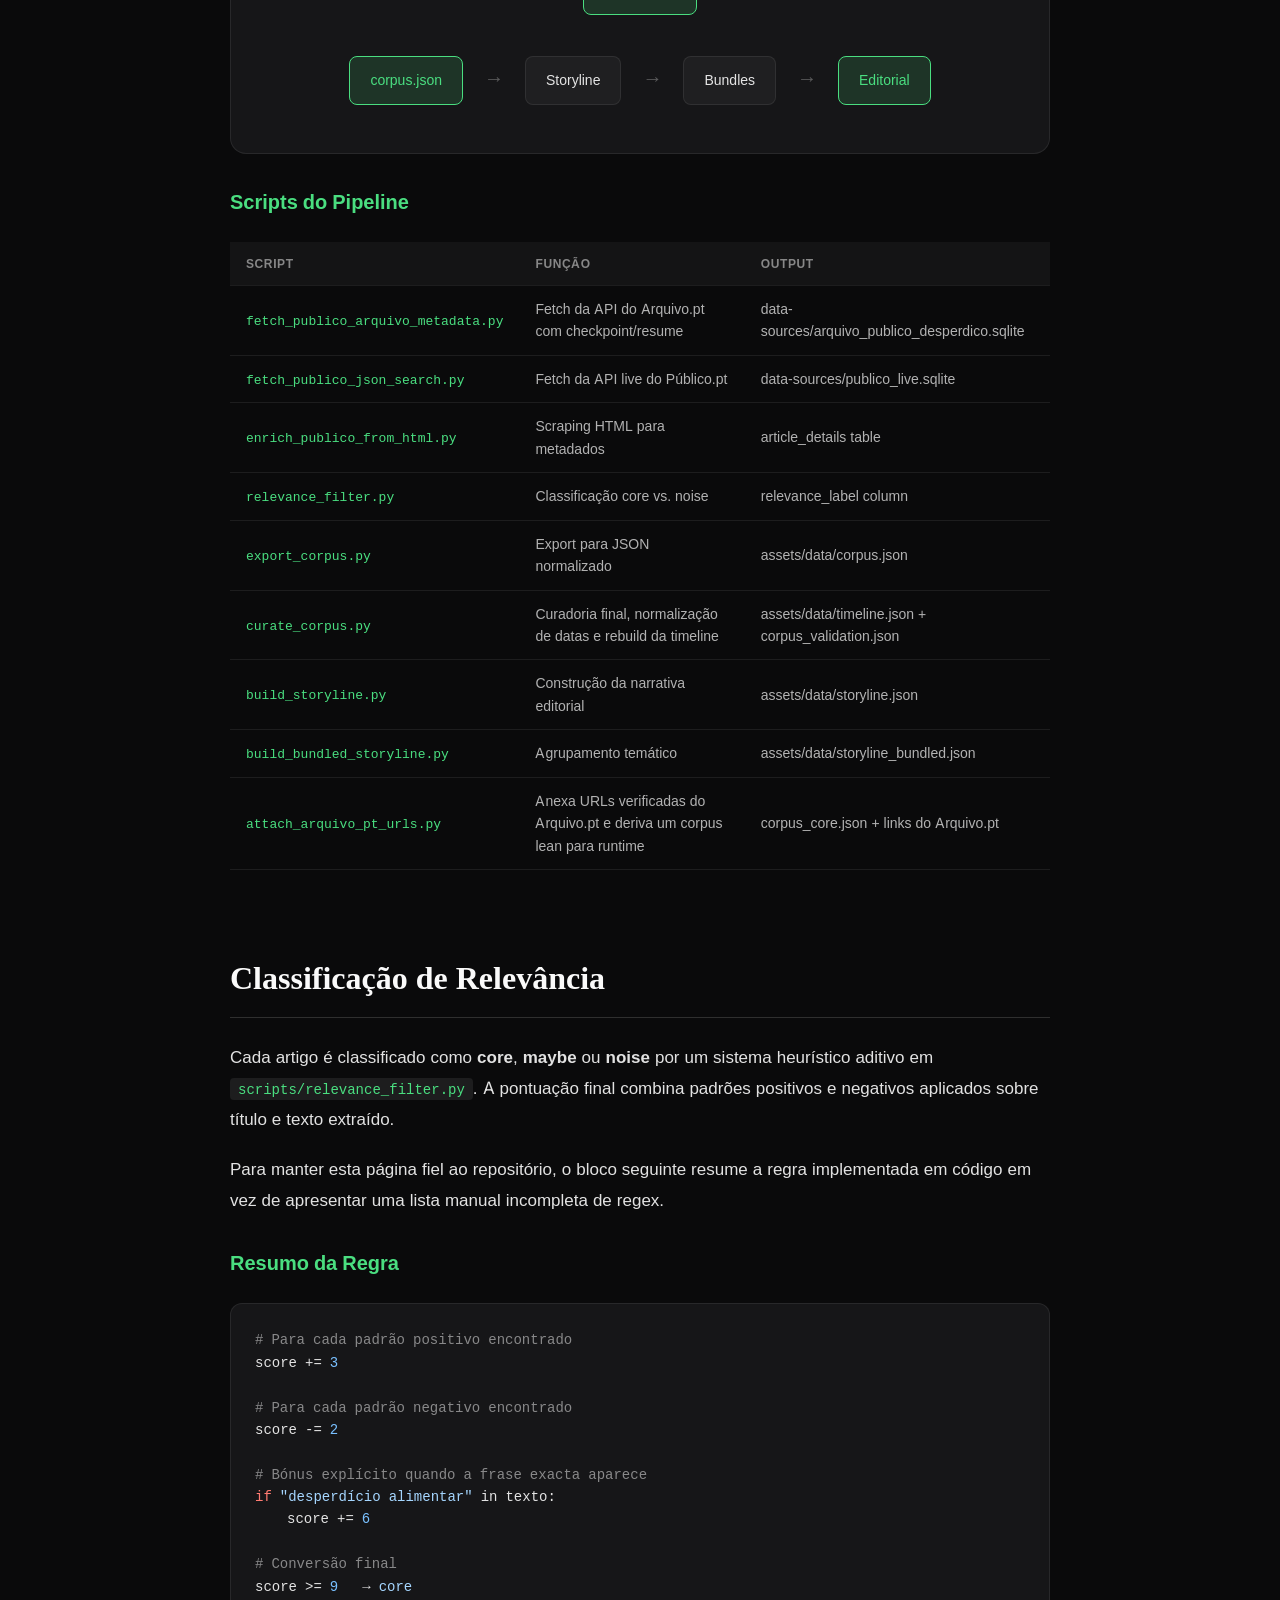
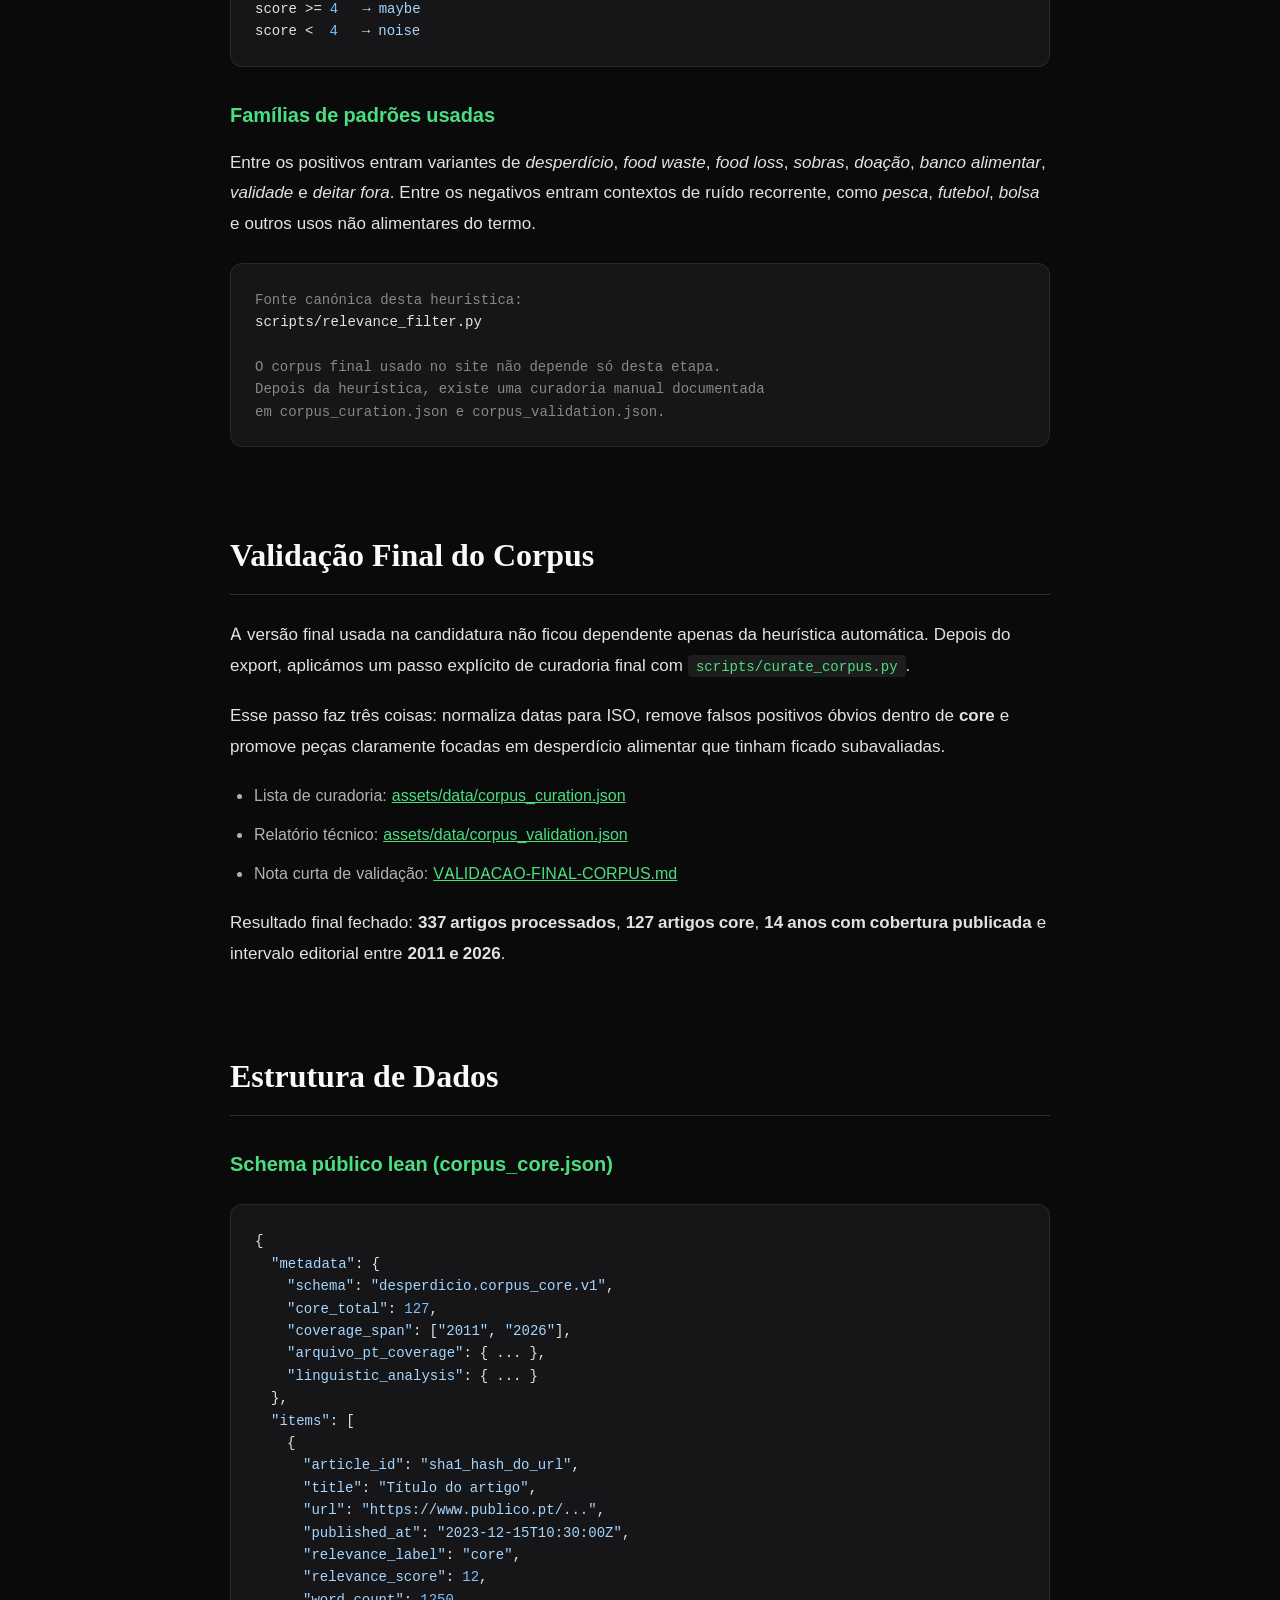
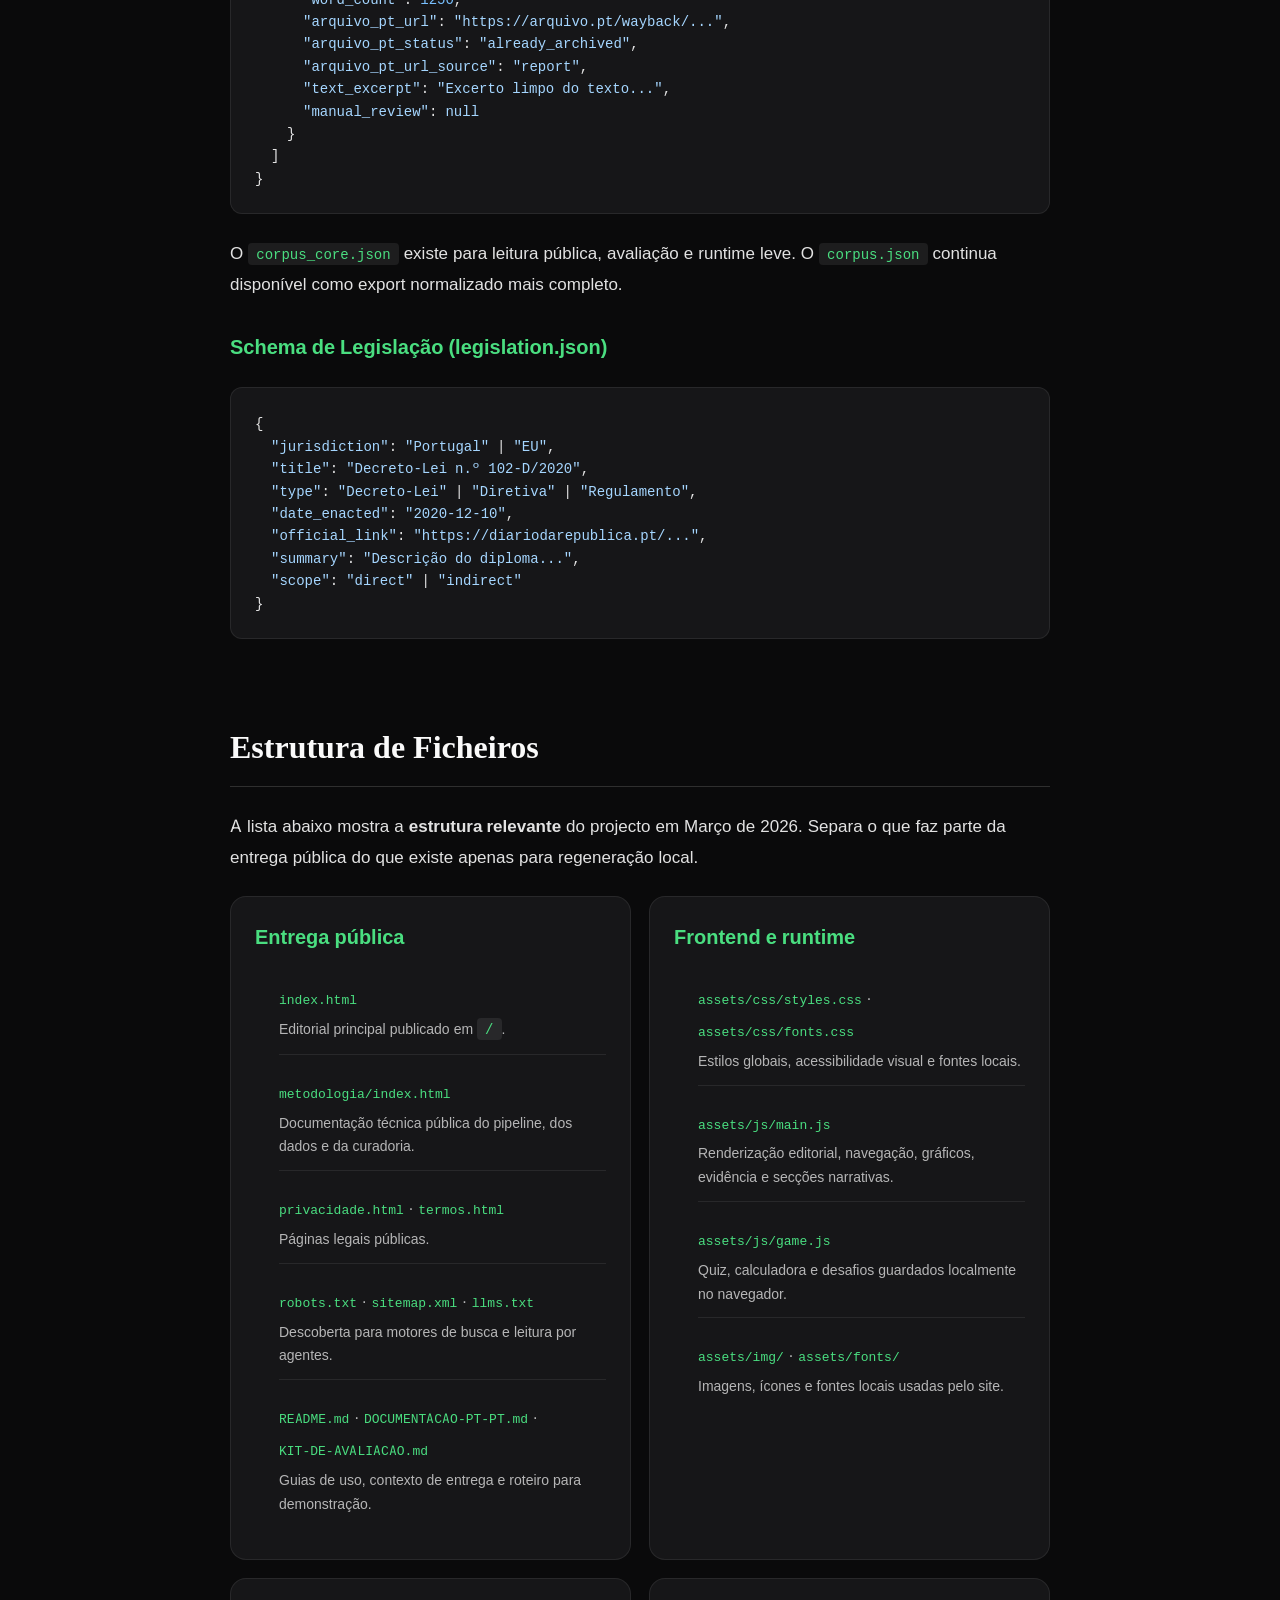
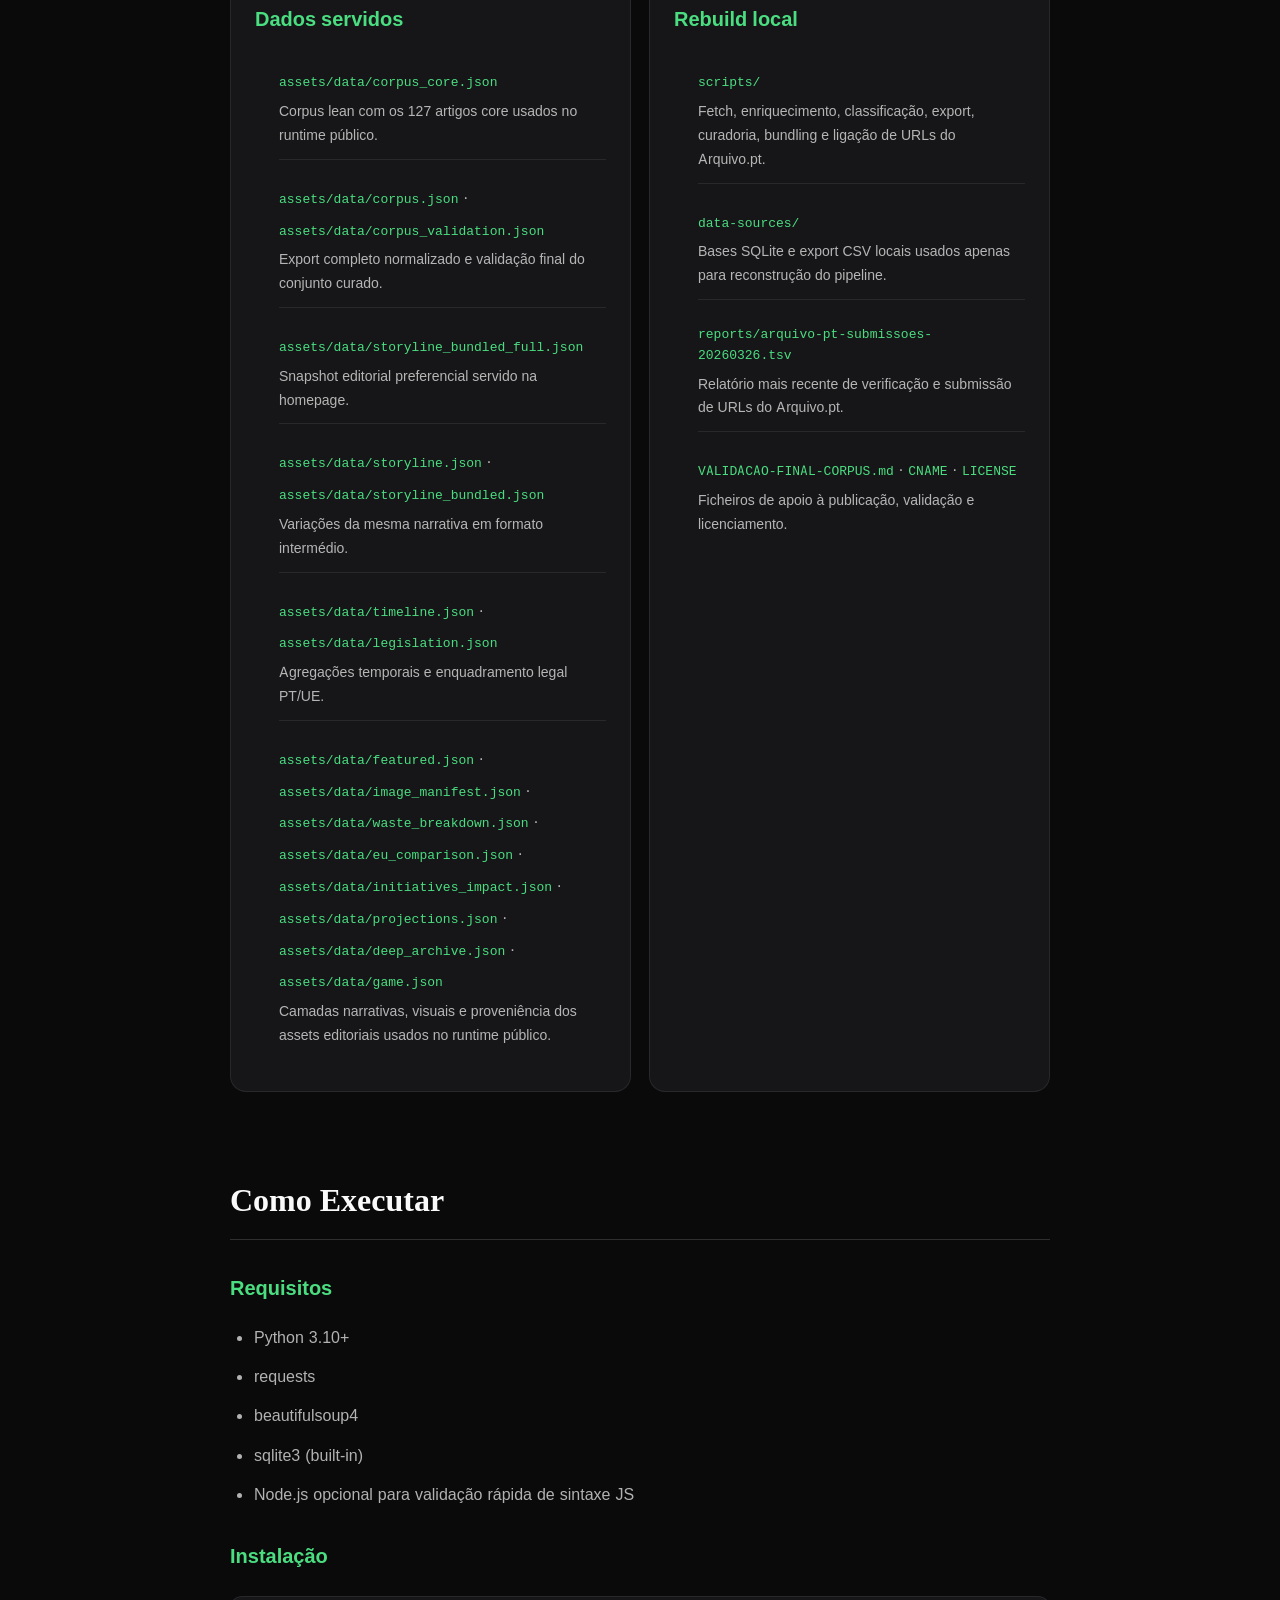
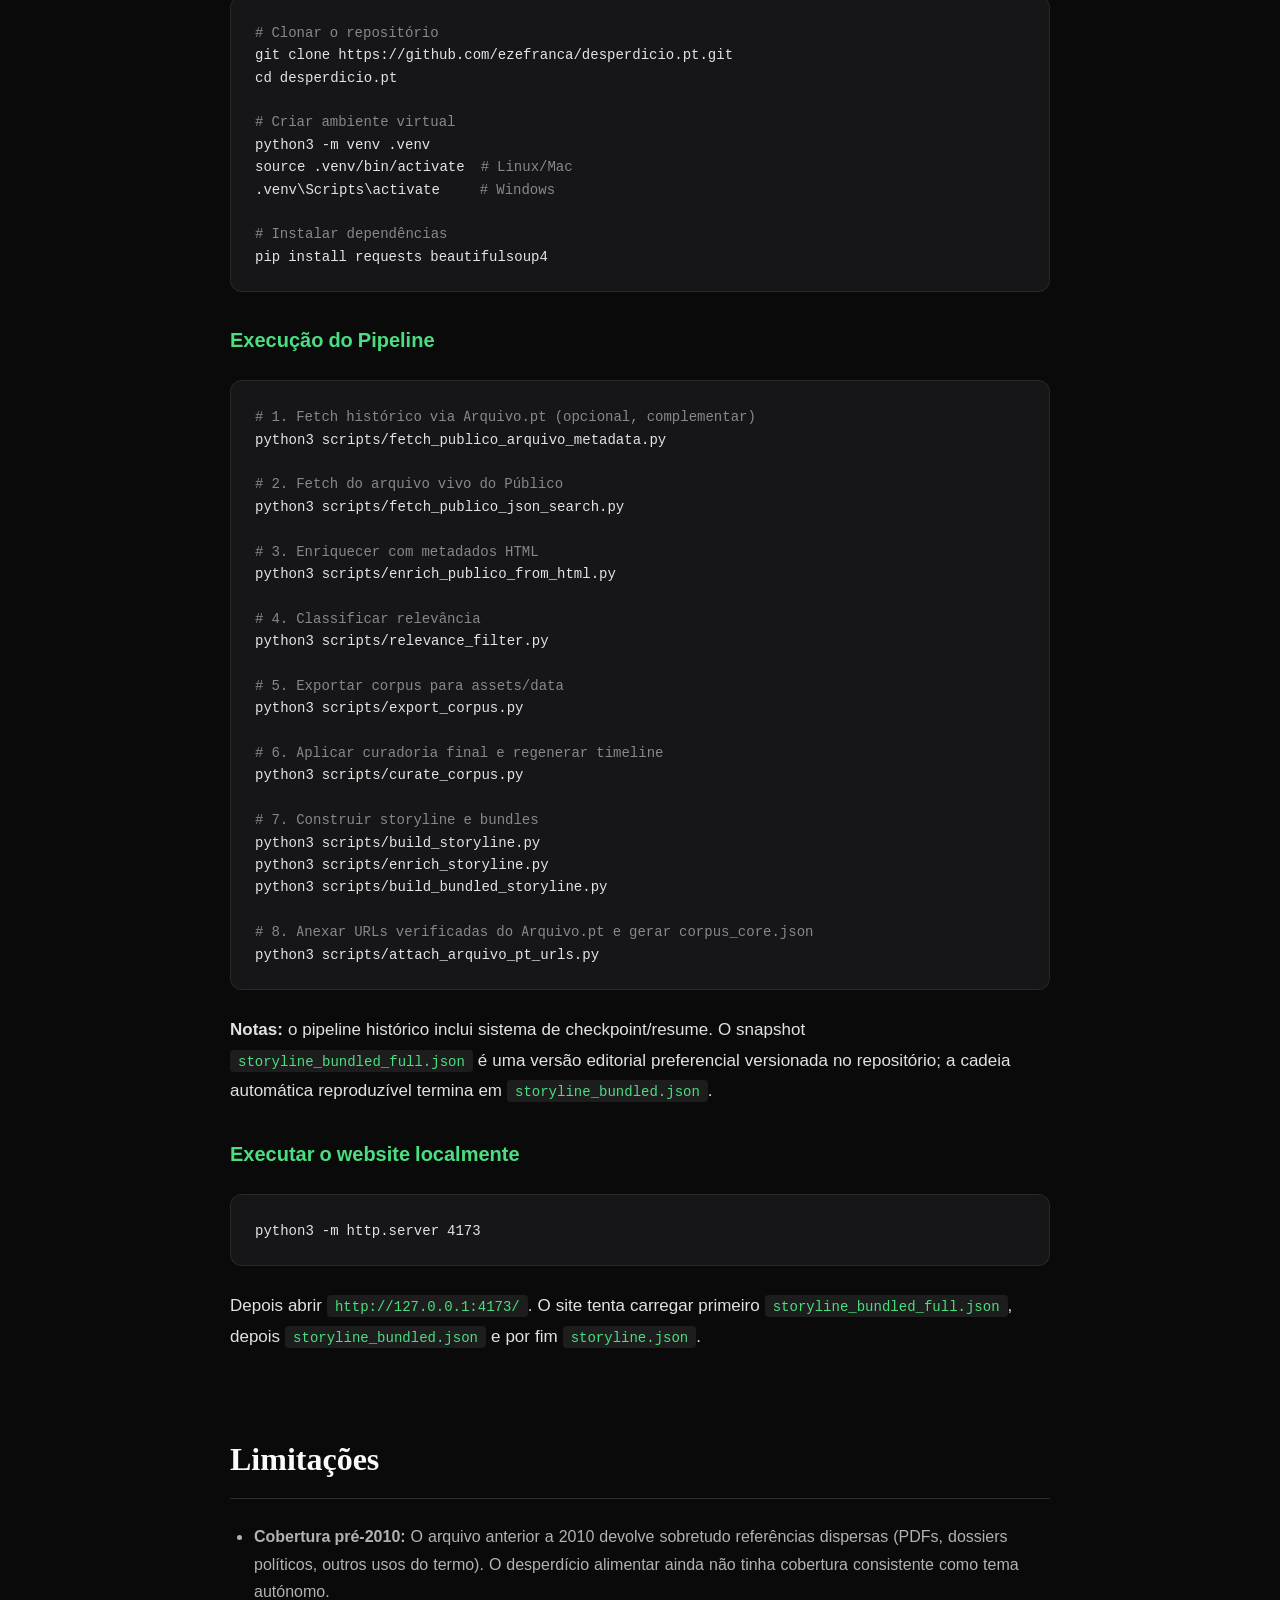
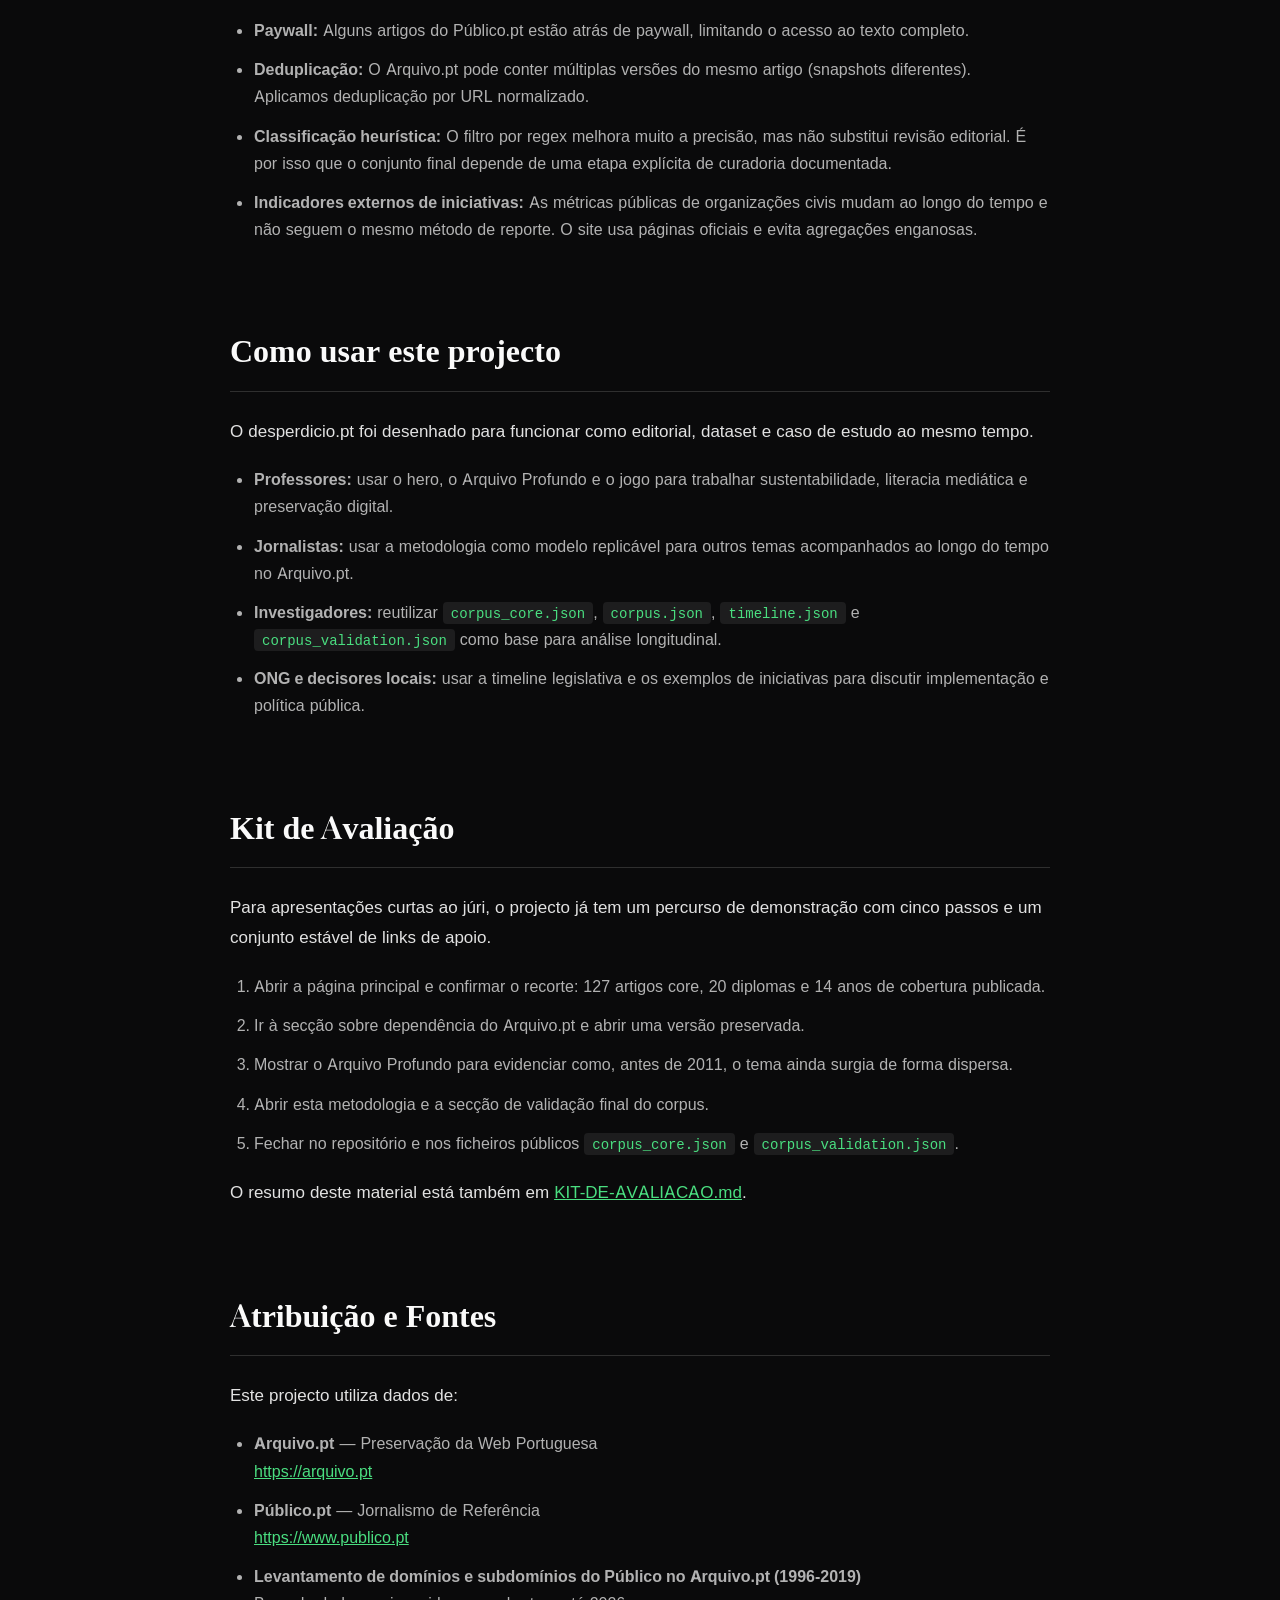
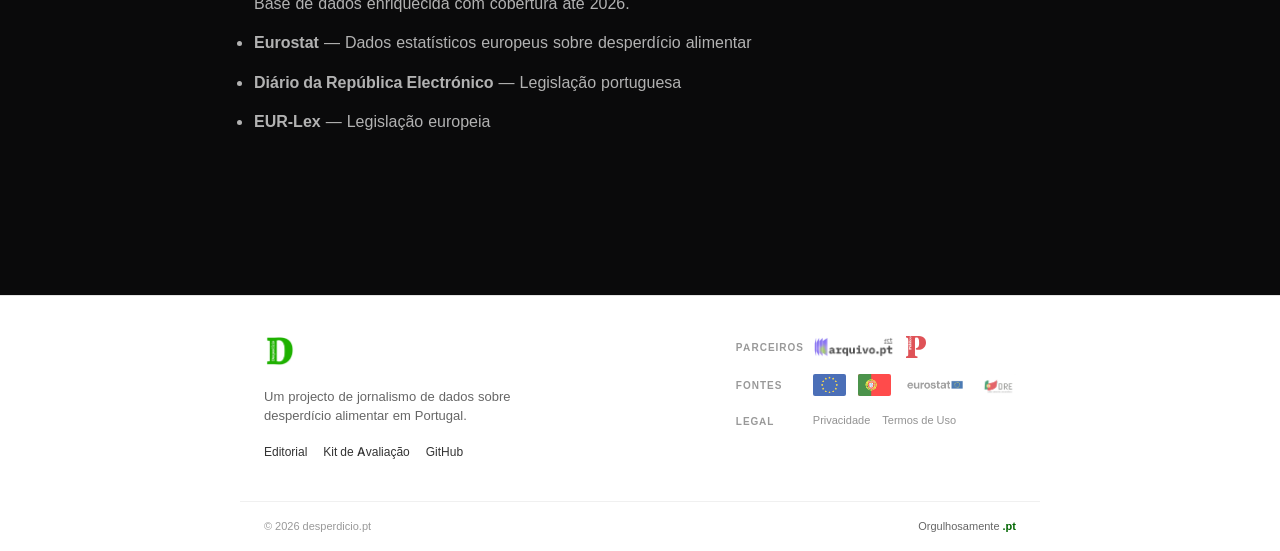
==== commit defc0bd7: "adjusted data" ====
--- a/metodologia/index.html
+++ b/metodologia/index.html
@@ -7,17 +7,18 @@
   <!-- Primary Meta Tags -->
   <title>Metodologia - desperdicio.pt</title>
   <meta name="title" content="Metodologia - desperdicio.pt">
-  <meta name="description" content="Metodologia técnica do projecto desperdicio.pt: APIs do Arquivo.pt, pipeline de dados Python, e estrutura do corpus de 127 artigos do Público.">
+  <meta name="description" content="Metodologia técnica do projecto desperdicio.pt: APIs do Arquivo.pt, pipeline de dados Python, e estrutura do corpus usado no site.">
   <meta name="robots" content="index, follow">
 
   <!-- Canonical URL -->
   <link rel="canonical" href="https://desperdicio.pt/metodologia/">
+  <link rel="alternate" type="text/plain" href="https://desperdicio.pt/llms.txt" title="LLM-readable site guide">
 
   <!-- Open Graph / Facebook -->
   <meta property="og:type" content="article">
   <meta property="og:url" content="https://desperdicio.pt/metodologia/">
   <meta property="og:title" content="Metodologia - desperdicio.pt">
-  <meta property="og:description" content="Metodologia técnica: como construímos um corpus de 127 artigos do Público usando as APIs do Arquivo.pt para investigar 15 anos de desperdício alimentar.">
+  <meta property="og:description" content="Metodologia técnica: como construímos o corpus e a narrativa editorial do desperdicio.pt com dados do Arquivo.pt e do Público.">
   <meta property="og:image" content="https://desperdicio.pt/assets/img/desperdicio.pt.png">
   <meta property="og:locale" content="pt_PT">
   <meta property="og:site_name" content="desperdicio.pt">
@@ -29,11 +30,38 @@
 
   <!-- Theme -->
   <meta name="theme-color" content="#0a0a0b">
+  <meta name="color-scheme" content="dark">
   <link rel="icon" type="image/png" href="../assets/img/desperdicio.pt.png">
-
-  <link rel="preconnect" href="https://fonts.googleapis.com">
-  <link rel="preconnect" href="https://fonts.gstatic.com" crossorigin>
-  <link href="https://fonts.googleapis.com/css2?family=Playfair+Display:ital,wght@0,400;0,500;0,600;0,700&family=Inter:wght@300;400;500;600;700&family=JetBrains+Mono:wght@400;500&display=swap" rel="stylesheet">
+  <link rel="preload" href="../assets/fonts/inter-latin-ext.woff2" as="font" type="font/woff2" crossorigin>
+  <link rel="preload" href="../assets/fonts/playfair-display-latin-ext.woff2" as="font" type="font/woff2" crossorigin>
+  <link rel="preload" href="../assets/fonts/jetbrains-mono-latin-ext.woff2" as="font" type="font/woff2" crossorigin>
+  <script type="application/ld+json">
+  {
+    "@context": "https://schema.org",
+    "@type": "TechArticle",
+    "headline": "Metodologia - desperdicio.pt",
+    "description": "Metodologia técnica pública do projecto desperdicio.pt: APIs do Arquivo.pt, pipeline de dados, curadoria do corpus e ficheiros servidos pelo site.",
+    "url": "https://desperdicio.pt/metodologia/",
+    "dateModified": "2026-03-26",
+    "inLanguage": "pt-PT",
+    "author": {
+      "@type": "Organization",
+      "name": "desperdicio.pt",
+      "url": "https://desperdicio.pt/"
+    },
+    "about": [
+      { "@type": "Thing", "name": "Arquivo.pt" },
+      { "@type": "Thing", "name": "Desperdício alimentar" },
+      { "@type": "Thing", "name": "Jornalismo de dados" }
+    ],
+    "isPartOf": {
+      "@type": "WebSite",
+      "name": "desperdicio.pt",
+      "url": "https://desperdicio.pt/"
+    }
+  }
+  </script>
+  <link rel="stylesheet" href="../assets/css/fonts.css">
   <link rel="stylesheet" href="../assets/css/styles.css">
   <style>
     .methodology-hero {
@@ -57,6 +85,51 @@
       max-width: 900px;
       margin: 0 auto;
       padding: 80px 40px;
+    }
+    .methodology-brand-banner {
+      max-width: 900px;
+      margin: -28px auto 0;
+      padding: 0 40px;
+      position: relative;
+      z-index: 2;
+    }
+    .methodology-brand-card {
+      display: flex;
+      align-items: center;
+      gap: 20px;
+      padding: 24px 28px;
+      background: rgba(15, 15, 15, 0.94);
+      border: 1px solid var(--white-08);
+      border-radius: 22px;
+      box-shadow: 0 18px 50px rgba(0, 0, 0, 0.24);
+    }
+    .methodology-brand-logo {
+      width: 72px;
+      height: 72px;
+      border-radius: 18px;
+      flex-shrink: 0;
+    }
+    .methodology-brand-kicker {
+      margin: 0 0 8px;
+      font-size: 11px;
+      font-weight: 700;
+      letter-spacing: 0.08em;
+      text-transform: uppercase;
+      color: var(--accent);
+    }
+    .methodology-brand-wordmark {
+      font-family: var(--serif);
+      font-size: clamp(28px, 5vw, 52px);
+      line-height: 1;
+      letter-spacing: -0.03em;
+      color: var(--white);
+    }
+    .methodology-brand-text {
+      margin: 12px 0 0;
+      font-size: 16px;
+      line-height: 1.7;
+      color: var(--white-70);
+      max-width: 640px;
     }
     .methodology-section {
       margin-bottom: 80px;
@@ -230,19 +303,53 @@
       letter-spacing: 0.05em;
       margin-top: 8px;
     }
-    .file-tree {
+    .file-map-intro {
+      color: var(--white-70);
+      margin-bottom: 24px;
+    }
+    .file-map-grid {
+      display: grid;
+      grid-template-columns: repeat(2, minmax(0, 1fr));
+      gap: 18px;
+      margin: 24px 0;
+    }
+    .file-map-card {
+      padding: 24px;
+      background: var(--dark2);
+      border: 1px solid var(--white-08);
+      border-radius: 16px;
+    }
+    .file-map-card h3 {
+      margin-top: 0;
+      margin-bottom: 16px;
+    }
+    .file-map-list {
+      margin: 0;
+      padding: 0;
+      list-style: none;
+    }
+    .file-map-item {
+      padding: 12px 0;
+      border-bottom: 1px solid var(--white-08);
+    }
+    .file-map-item:last-child {
+      border-bottom: 0;
+      padding-bottom: 0;
+    }
+    .file-map-path {
+      display: inline-block;
       font-family: 'JetBrains Mono', monospace;
       font-size: 13px;
-      line-height: 1.8;
+      line-height: 1.6;
+      color: var(--accent);
+      margin-bottom: 6px;
+      word-break: break-word;
+    }
+    .file-map-note {
+      font-size: 14px;
+      line-height: 1.7;
       color: var(--white-70);
-      padding: 24px;
-      background: var(--dark2);
-      border-radius: 12px;
-      margin: 24px 0;
-    }
-    .file-tree .folder { color: var(--accent); }
-    .file-tree .file { color: var(--white-70); }
-    .file-tree .comment { color: var(--white-30); font-style: italic; }
+    }
     .back-link {
       display: inline-flex;
       align-items: center;
@@ -258,29 +365,35 @@
     }
     @media (max-width: 768px) {
       .methodology-hero { padding: 100px 24px 60px; }
+      .methodology-brand-banner { margin-top: -18px; padding: 0 24px; }
+      .methodology-brand-card { padding: 20px; gap: 16px; }
+      .methodology-brand-logo { width: 56px; height: 56px; border-radius: 14px; }
+      .methodology-brand-text { font-size: 15px; }
       .methodology-content { padding: 48px 24px; }
       .code-block { padding: 16px; }
       .pipeline-step { display: block; margin: 12px 0; }
       .pipeline-arrow { display: block; }
+      .file-map-grid { grid-template-columns: 1fr; }
     }
   </style>
 </head>
 <body>
+  <a href="#main-content" class="skip-link">Saltar para o conteúdo</a>
   <!-- Navigation -->
-  <nav class="nav" id="nav">
-    <a href="../index.html" class="nav-brand">
+  <nav class="nav" id="nav" aria-label="Navegação principal">
+    <a href="../index.html" class="nav-brand" aria-label="Voltar ao editorial">
       <div class="nav-logo">
         <img src="../assets/img/desperdicio.pt.png" alt="desperdicio.pt" height="28">
       </div>
       <span class="nav-title">desperdicio.pt</span>
     </a>
     <div class="nav-badges">
-      <a href="https://arquivo.pt" target="_blank" class="nav-badge">
+      <a href="https://arquivo.pt" target="_blank" rel="noopener noreferrer" class="nav-badge">
         <span class="dot" style="background: #00d4aa"></span>
         Arquivo.pt
       </a>
-      <a href="https://github.com/ezefranca/desperdicio.pt" target="_blank" class="nav-badge">
-        <svg width="14" height="14" viewBox="0 0 24 24" fill="currentColor" style="opacity: 0.7;">
+      <a href="https://github.com/ezefranca/desperdicio.pt" target="_blank" rel="noopener noreferrer" class="nav-badge">
+        <svg width="14" height="14" viewBox="0 0 24 24" fill="currentColor" style="opacity: 0.7;" aria-hidden="true" focusable="false">
           <path d="M12 0c-6.626 0-12 5.373-12 12 0 5.302 3.438 9.8 8.207 11.387.599.111.793-.261.793-.577v-2.234c-3.338.726-4.033-1.416-4.033-1.416-.546-1.387-1.333-1.756-1.333-1.756-1.089-.745.083-.729.083-.729 1.205.084 1.839 1.237 1.839 1.237 1.07 1.834 2.807 1.304 3.492.997.107-.775.418-1.305.762-1.604-2.665-.305-5.467-1.334-5.467-5.931 0-1.311.469-2.381 1.236-3.221-.124-.303-.535-1.524.117-3.176 0 0 1.008-.322 3.301 1.23.957-.266 1.983-.399 3.003-.404 1.02.005 2.047.138 3.006.404 2.291-1.552 3.297-1.23 3.297-1.23.653 1.653.242 2.874.118 3.176.77.84 1.235 1.911 1.235 3.221 0 4.609-2.807 5.624-5.479 5.921.43.372.823 1.102.823 2.222v3.293c0 .319.192.694.801.576 4.765-1.589 8.199-6.086 8.199-11.386 0-6.627-5.373-12-12-12z"/>
         </svg>
         GitHub
@@ -291,7 +404,7 @@
   <!-- Hero -->
   <header class="methodology-hero">
     <a href="../index.html" class="back-link">
-      <svg width="16" height="16" viewBox="0 0 24 24" fill="none" stroke="currentColor" stroke-width="2">
+      <svg width="16" height="16" viewBox="0 0 24 24" fill="none" stroke="currentColor" stroke-width="2" aria-hidden="true" focusable="false">
         <path d="M19 12H5M12 19l-7-7 7-7"/>
       </svg>
       Voltar ao editorial
@@ -299,13 +412,24 @@
     <h1>Metodologia</h1>
     <p class="lead">
       Como construímos o desperdicio.pt: das APIs do Arquivo.pt ao editorial final.
-      Uma documentação técnica completa do pipeline de dados, ferramentas utilizadas,
-      e estrutura do corpus jornalístico.
+      Documentação técnica pública do pipeline de dados, da curadoria final e dos
+      ficheiros efectivamente servidos pelo site.
     </p>
   </header>
 
+  <section class="methodology-brand-banner" aria-label="Identidade do projecto">
+    <div class="methodology-brand-card">
+      <img src="../assets/img/desperdicio.pt.png" alt="desperdicio.pt" class="methodology-brand-logo">
+      <div>
+        <p class="methodology-brand-kicker">Documentação pública do projecto</p>
+        <div class="methodology-brand-wordmark">desperdicio.pt</div>
+        <p class="methodology-brand-text">Arquivo preservado, método explícito e narrativa editorial reunidos no mesmo artefacto.</p>
+      </div>
+    </div>
+  </section>
+
   <!-- Content -->
-  <main class="methodology-content">
+  <main class="methodology-content" id="main-content" tabindex="-1">
 
     <!-- Overview -->
     <section class="methodology-section">
@@ -314,7 +438,8 @@
         O <strong>desperdicio.pt</strong> é um projecto de jornalismo de dados construído a partir
         do arquivo do Público preservado pelo Arquivo.pt. Utilizamos uma combinação de APIs,
         web scraping, e processamento de linguagem natural para construir um corpus de
-        <strong>337 artigos</strong> sobre desperdício alimentar publicados entre 1999 e 2026.
+        <strong>337 artigos</strong> identificados entre 1999 e 2026, dos quais
+        <strong>127 artigos core</strong> ficaram no conjunto final usado no site depois da validação manual.
       </p>
 
       <div class="stats-grid">
@@ -323,7 +448,7 @@
           <div class="label">Artigos Totais</div>
         </div>
         <div class="stat-box">
-          <div class="value">128</div>
+          <div class="value">127</div>
           <div class="label">Artigos Core</div>
         </div>
         <div class="stat-box">
@@ -331,8 +456,8 @@
           <div class="label">Diplomas Legais</div>
         </div>
         <div class="stat-box">
-          <div class="value">15</div>
-          <div class="label">Anos de Dados</div>
+          <div class="value">14</div>
+          <div class="label">Anos com Cobertura</div>
         </div>
       </div>
     </section>
@@ -364,8 +489,8 @@
         <tbody>
           <tr>
             <td><code>q</code></td>
-            <td>8 variantes de query</td>
-            <td>Termos de pesquisa em PT-PT, PT-BR</td>
+            <td>16 variantes de query</td>
+            <td>Termos de pesquisa em PT-PT, PT-BR, EN e variantes políticas</td>
           </tr>
           <tr>
             <td><code>siteSearch</code></td>
@@ -395,11 +520,19 @@
         <li>"desperdício alimentar" (principal)</li>
         <li>"desperdício de alimentos"</li>
         <li>"perdas e desperdício alimentar"</li>
+        <li>"redução do desperdício alimentar"</li>
         <li>"combate ao desperdício alimentar"</li>
         <li>"sobras de comida"</li>
+        <li>"aproveitamento de sobras"</li>
         <li>"desperdício de comida" (PT-BR)</li>
         <li>"desperdício de alimentos no varejo" (PT-BR)</li>
+        <li>"perdas e desperdício de alimentos"</li>
         <li>"food waste" (EN)</li>
+        <li>"food loss and waste" (EN)</li>
+        <li>"food loss" (EN)</li>
+        <li>"FLW"</li>
+        <li>"Banco Alimentar desperdício"</li>
+        <li>"redistribuição alimentar"</li>
       </ul>
 
       <h3>2. Público.pt Live API</h3>
@@ -458,12 +591,12 @@
           <tr>
             <td><code>fetch_publico_arquivo_metadata.py</code></td>
             <td>Fetch da API do Arquivo.pt com checkpoint/resume</td>
-            <td>arquivo_publico.sqlite</td>
+            <td>data-sources/arquivo_publico_desperdico.sqlite</td>
           </tr>
           <tr>
             <td><code>fetch_publico_json_search.py</code></td>
             <td>Fetch da API live do Público.pt</td>
-            <td>publico_live.sqlite</td>
+            <td>data-sources/publico_live.sqlite</td>
           </tr>
           <tr>
             <td><code>enrich_publico_from_html.py</code></td>
@@ -478,17 +611,27 @@
           <tr>
             <td><code>export_corpus.py</code></td>
             <td>Export para JSON normalizado</td>
-            <td>corpus.json</td>
+            <td>assets/data/corpus.json</td>
+          </tr>
+          <tr>
+            <td><code>curate_corpus.py</code></td>
+            <td>Curadoria final, normalização de datas e rebuild da timeline</td>
+            <td>assets/data/timeline.json + corpus_validation.json</td>
           </tr>
           <tr>
             <td><code>build_storyline.py</code></td>
             <td>Construção da narrativa editorial</td>
-            <td>storyline.json, timeline.json</td>
+            <td>assets/data/storyline.json</td>
           </tr>
           <tr>
             <td><code>build_bundled_storyline.py</code></td>
             <td>Agrupamento temático</td>
-            <td>storyline_bundled.json</td>
+            <td>assets/data/storyline_bundled.json</td>
+          </tr>
+          <tr>
+            <td><code>attach_arquivo_pt_urls.py</code></td>
+            <td>Anexa URLs verificadas do Arquivo.pt e deriva um corpus lean para runtime</td>
+            <td>corpus_core.json + links do Arquivo.pt</td>
           </tr>
         </tbody>
       </table>
@@ -498,60 +641,114 @@
     <section class="methodology-section">
       <h2>Classificação de Relevância</h2>
       <p>
-        Cada artigo é classificado como <strong>core</strong> (relevante) ou <strong>noise</strong>
-        (ruído) usando um sistema de padrões regex. Artigos com mais padrões positivos
-        que negativos são marcados como "core".
-      </p>
-
-      <h3>Padrões Positivos</h3>
+        Cada artigo é classificado como <strong>core</strong>, <strong>maybe</strong> ou
+        <strong>noise</strong> por um sistema heurístico aditivo em
+        <span class="inline-code">scripts/relevance_filter.py</span>. A pontuação final
+        combina padrões positivos e negativos aplicados sobre título e texto extraído.
+      </p>
+
+      <p>
+        Para manter esta página fiel ao repositório, o bloco seguinte resume a regra
+        implementada em código em vez de apresentar uma lista manual incompleta de regex.
+      </p>
+
+      <h3>Resumo da Regra</h3>
       <div class="code-block">
-        <pre><code><span class="keyword">POSITIVE_PATTERNS</span> = [
-    <span class="string">r"desperdício\s+(alimentar|de\s+alimentos|de\s+comida)"</span>,
-    <span class="string">r"food\s+waste"</span>,
-    <span class="string">r"doação\s+de\s+(alimentos|géneros)"</span>,
-    <span class="string">r"data\s+de\s+validade"</span>,
-    <span class="string">r"fruta\s+feia"</span>,
-    <span class="string">r"too\s+good\s+to\s+go"</span>,
-    <span class="string">r"sobras\s+de\s+comida"</span>,
-    <span class="string">r"redistribuição\s+alimentar"</span>
-]</code></pre>
-      </div>
-
-      <h3>Padrões Negativos</h3>
+        <pre><code><span class="comment"># Para cada padrão positivo encontrado</span>
+score += <span class="number">3</span>
+
+<span class="comment"># Para cada padrão negativo encontrado</span>
+score -= <span class="number">2</span>
+
+<span class="comment"># Bónus explícito quando a frase exacta aparece</span>
+<span class="keyword">if</span> <span class="string">"desperdício alimentar"</span> in texto:
+    score += <span class="number">6</span>
+
+<span class="comment"># Conversão final</span>
+score &gt;= <span class="number">9</span>   → <span class="string">core</span>
+score &gt;= <span class="number">4</span>   → <span class="string">maybe</span>
+score &lt;  <span class="number">4</span>   → <span class="string">noise</span></code></pre>
+      </div>
+
+      <h3>Famílias de padrões usadas</h3>
+      <p>
+        Entre os positivos entram variantes de <em>desperdício</em>,
+        <em>food waste</em>, <em>food loss</em>, <em>sobras</em>, <em>doação</em>,
+        <em>banco alimentar</em>, <em>validade</em> e <em>deitar fora</em>. Entre os
+        negativos entram contextos de ruído recorrente, como <em>pesca</em>,
+        <em>futebol</em>, <em>bolsa</em> e outros usos não alimentares do termo.
+      </p>
       <div class="code-block">
-        <pre><code><span class="keyword">NEGATIVE_PATTERNS</span> = [
-    <span class="string">r"pesca"</span>,
-    <span class="string">r"futebol"</span>,
-    <span class="string">r"bolsa"</span>,
-    <span class="string">r"política\s+externa"</span>,
-    <span class="string">r"desperdício\s+de\s+energia"</span>,
-    <span class="string">r"desperdício\s+de\s+água"</span>,
-    <span class="string">r"desperdício\s+de\s+dinheiro"</span>
-]</code></pre>
-      </div>
+        <pre><code><span class="comment">Fonte canónica desta heurística:</span>
+scripts/relevance_filter.py
+
+<span class="comment">O corpus final usado no site não depende só desta etapa.</span>
+<span class="comment">Depois da heurística, existe uma curadoria manual documentada</span>
+<span class="comment">em corpus_curation.json e corpus_validation.json.</span></code></pre>
+      </div>
+    </section>
+
+    <section class="methodology-section" id="validacao-final">
+      <h2>Validação Final do Corpus</h2>
+      <p>
+        A versão final usada na candidatura não ficou dependente apenas da heurística automática.
+        Depois do export, aplicámos um passo explícito de curadoria final com
+        <span class="inline-code">scripts/curate_corpus.py</span>.
+      </p>
+      <p>
+        Esse passo faz três coisas: normaliza datas para ISO, remove falsos positivos
+        óbvios dentro de <strong>core</strong> e promove peças claramente focadas em desperdício
+        alimentar que tinham ficado subavaliadas.
+      </p>
+      <ul>
+        <li>Lista de curadoria: <a href="../assets/data/corpus_curation.json" target="_blank" rel="noopener noreferrer" style="color: var(--accent);">assets/data/corpus_curation.json</a></li>
+        <li>Relatório técnico: <a href="../assets/data/corpus_validation.json" target="_blank" rel="noopener noreferrer" style="color: var(--accent);">assets/data/corpus_validation.json</a></li>
+        <li>Nota curta de validação: <a href="https://github.com/ezefranca/desperdicio.pt/blob/main/VALIDACAO-FINAL-CORPUS.md" target="_blank" rel="noopener noreferrer" style="color: var(--accent);">VALIDACAO-FINAL-CORPUS.md</a></li>
+      </ul>
+      <p>
+        Resultado final fechado: <strong>337 artigos processados</strong>, <strong>127 artigos core</strong>,
+        <strong>14 anos com cobertura publicada</strong> e intervalo editorial entre
+        <strong>2011 e 2026</strong>.
+      </p>
     </section>
 
     <!-- Data Schema -->
     <section class="methodology-section">
       <h2>Estrutura de Dados</h2>
 
-      <h3>Schema do Corpus (corpus.json)</h3>
+      <h3>Schema público lean (corpus_core.json)</h3>
       <div class="code-block">
         <pre><code>{
-  <span class="string">"article_id"</span>: <span class="string">"sha1_hash_do_url"</span>,
-  <span class="string">"title"</span>: <span class="string">"Título do artigo"</span>,
-  <span class="string">"snippet"</span>: <span class="string">"Excerto do texto..."</span>,
-  <span class="string">"full_text_sample"</span>: <span class="string">"Primeiros 500 caracteres..."</span>,
-  <span class="string">"url"</span>: <span class="string">"https://www.publico.pt/..."</span>,
-  <span class="string">"publication_date"</span>: <span class="string">"2023-12-15T10:30:00Z"</span>,
-  <span class="string">"source"</span>: <span class="string">"Arquivo.pt"</span> | <span class="string">"Público.pt"</span>,
-  <span class="string">"relevance_label"</span>: <span class="string">"core"</span> | <span class="string">"noise"</span>,
-  <span class="string">"relevance_score"</span>: <span class="number">0.85</span>,
-  <span class="string">"word_count"</span>: <span class="number">1250</span>,
-  <span class="string">"search_query"</span>: <span class="string">"desperdício alimentar"</span>,
-  <span class="string">"keywords"</span>: [<span class="string">"desperdício"</span>, <span class="string">"alimentar"</span>, <span class="string">"fruta feia"</span>]
+  <span class="string">"metadata"</span>: {
+    <span class="string">"schema"</span>: <span class="string">"desperdicio.corpus_core.v1"</span>,
+    <span class="string">"core_total"</span>: <span class="number">127</span>,
+    <span class="string">"coverage_span"</span>: [<span class="string">"2011"</span>, <span class="string">"2026"</span>],
+    <span class="string">"arquivo_pt_coverage"</span>: { ... },
+    <span class="string">"linguistic_analysis"</span>: { ... }
+  },
+  <span class="string">"items"</span>: [
+    {
+      <span class="string">"article_id"</span>: <span class="string">"sha1_hash_do_url"</span>,
+      <span class="string">"title"</span>: <span class="string">"Título do artigo"</span>,
+      <span class="string">"url"</span>: <span class="string">"https://www.publico.pt/..."</span>,
+      <span class="string">"published_at"</span>: <span class="string">"2023-12-15T10:30:00Z"</span>,
+      <span class="string">"relevance_label"</span>: <span class="string">"core"</span>,
+      <span class="string">"relevance_score"</span>: <span class="number">12</span>,
+      <span class="string">"word_count"</span>: <span class="number">1250</span>,
+      <span class="string">"arquivo_pt_url"</span>: <span class="string">"https://arquivo.pt/wayback/..."</span>,
+      <span class="string">"arquivo_pt_status"</span>: <span class="string">"already_archived"</span>,
+      <span class="string">"arquivo_pt_url_source"</span>: <span class="string">"report"</span>,
+      <span class="string">"text_excerpt"</span>: <span class="string">"Excerto limpo do texto..."</span>,
+      <span class="string">"manual_review"</span>: <span class="string">null</span>
+    }
+  ]
 }</code></pre>
       </div>
+      <p>
+        O <span class="inline-code">corpus_core.json</span> existe para leitura pública,
+        avaliação e runtime leve. O <span class="inline-code">corpus.json</span> continua
+        disponível como export normalizado mais completo.
+      </p>
 
       <h3>Schema de Legislação (legislation.json)</h3>
       <div class="code-block">
@@ -570,39 +767,111 @@
     <!-- File Structure -->
     <section class="methodology-section">
       <h2>Estrutura de Ficheiros</h2>
-
-      <div class="file-tree">
-<span class="folder">desperdicio.pt/</span>
-├── <span class="folder">assets/</span>
-│   ├── <span class="folder">css/</span>
-│   │   └── <span class="file">styles.css</span>           <span class="comment"># Estilos globais</span>
-│   ├── <span class="folder">js/</span>
-│   │   └── <span class="file">main.js</span>             <span class="comment"># JavaScript (se aplicável)</span>
-│   └── <span class="folder">data/</span>
-│       ├── <span class="file">corpus.json</span>         <span class="comment"># 337 artigos</span>
-│       ├── <span class="file">storyline_bundled.json</span>
-│       ├── <span class="file">timeline.json</span>       <span class="comment"># Distribuição temporal</span>
-│       ├── <span class="file">legislation.json</span>    <span class="comment"># 20 diplomas legais</span>
-│       ├── <span class="file">featured.json</span>       <span class="comment"># Artigos destacados</span>
-│       ├── <span class="file">waste_breakdown.json</span>
-│       ├── <span class="file">eu_comparison.json</span>
-│       ├── <span class="file">initiatives_impact.json</span>
-│       ├── <span class="file">projections.json</span>
-│       └── <span class="file">deep_archive.json</span>
-├── <span class="folder">metodologia/</span>
-│   └── <span class="file">index.html</span>             <span class="comment"># Esta página</span>
-├── <span class="folder">scripts/</span>
-│   ├── <span class="file">fetch_publico_arquivo_metadata.py</span>
-│   ├── <span class="file">fetch_publico_json_search.py</span>
-│   ├── <span class="file">enrich_publico_from_html.py</span>
-│   ├── <span class="file">relevance_filter.py</span>
-│   ├── <span class="file">export_corpus.py</span>
-│   ├── <span class="file">build_storyline.py</span>
-│   └── <span class="file">build_bundled_storyline.py</span>
-├── <span class="file">index.html</span>                 <span class="comment"># Página principal</span>
-├── <span class="file">README.md</span>
-├── <span class="file">LICENSE</span>
-└── <span class="file">CNAME</span>
+      <p class="file-map-intro">
+        A lista abaixo mostra a <strong>estrutura relevante</strong> do projecto em Março de 2026.
+        Separa o que faz parte da entrega pública do que existe apenas para regeneração local.
+      </p>
+
+      <div class="file-map-grid">
+        <article class="file-map-card">
+          <h3>Entrega pública</h3>
+          <ul class="file-map-list">
+            <li class="file-map-item">
+              <span class="file-map-path">index.html</span>
+              <div class="file-map-note">Editorial principal publicado em <span class="inline-code">/</span>.</div>
+            </li>
+            <li class="file-map-item">
+              <span class="file-map-path">metodologia/index.html</span>
+              <div class="file-map-note">Documentação técnica pública do pipeline, dos dados e da curadoria.</div>
+            </li>
+            <li class="file-map-item">
+              <span class="file-map-path">privacidade.html</span> · <span class="file-map-path">termos.html</span>
+              <div class="file-map-note">Páginas legais públicas.</div>
+            </li>
+            <li class="file-map-item">
+              <span class="file-map-path">robots.txt</span> · <span class="file-map-path">sitemap.xml</span> · <span class="file-map-path">llms.txt</span>
+              <div class="file-map-note">Descoberta para motores de busca e leitura por agentes.</div>
+            </li>
+            <li class="file-map-item">
+              <span class="file-map-path">README.md</span> · <span class="file-map-path">DOCUMENTACAO-PT-PT.md</span> · <span class="file-map-path">KIT-DE-AVALIACAO.md</span>
+              <div class="file-map-note">Guias de uso, contexto de entrega e roteiro para demonstração.</div>
+            </li>
+          </ul>
+        </article>
+
+        <article class="file-map-card">
+          <h3>Frontend e runtime</h3>
+          <ul class="file-map-list">
+            <li class="file-map-item">
+              <span class="file-map-path">assets/css/styles.css</span> · <span class="file-map-path">assets/css/fonts.css</span>
+              <div class="file-map-note">Estilos globais, acessibilidade visual e fontes locais.</div>
+            </li>
+            <li class="file-map-item">
+              <span class="file-map-path">assets/js/main.js</span>
+              <div class="file-map-note">Renderização editorial, navegação, gráficos, evidência e secções narrativas.</div>
+            </li>
+            <li class="file-map-item">
+              <span class="file-map-path">assets/js/game.js</span>
+              <div class="file-map-note">Quiz, calculadora e desafios guardados localmente no navegador.</div>
+            </li>
+            <li class="file-map-item">
+              <span class="file-map-path">assets/img/</span> · <span class="file-map-path">assets/fonts/</span>
+              <div class="file-map-note">Imagens, ícones e fontes locais usadas pelo site.</div>
+            </li>
+          </ul>
+        </article>
+
+        <article class="file-map-card">
+          <h3>Dados servidos</h3>
+          <ul class="file-map-list">
+            <li class="file-map-item">
+              <span class="file-map-path">assets/data/corpus_core.json</span>
+              <div class="file-map-note">Corpus lean com os 127 artigos core usados no runtime público.</div>
+            </li>
+            <li class="file-map-item">
+              <span class="file-map-path">assets/data/corpus.json</span> · <span class="file-map-path">assets/data/corpus_validation.json</span>
+              <div class="file-map-note">Export completo normalizado e validação final do conjunto curado.</div>
+            </li>
+            <li class="file-map-item">
+              <span class="file-map-path">assets/data/storyline_bundled_full.json</span>
+              <div class="file-map-note">Snapshot editorial preferencial servido na homepage.</div>
+            </li>
+            <li class="file-map-item">
+              <span class="file-map-path">assets/data/storyline.json</span> · <span class="file-map-path">assets/data/storyline_bundled.json</span>
+              <div class="file-map-note">Variações da mesma narrativa em formato intermédio.</div>
+            </li>
+            <li class="file-map-item">
+              <span class="file-map-path">assets/data/timeline.json</span> · <span class="file-map-path">assets/data/legislation.json</span>
+              <div class="file-map-note">Agregações temporais e enquadramento legal PT/UE.</div>
+            </li>
+            <li class="file-map-item">
+              <span class="file-map-path">assets/data/featured.json</span> · <span class="file-map-path">assets/data/image_manifest.json</span> · <span class="file-map-path">assets/data/waste_breakdown.json</span> · <span class="file-map-path">assets/data/eu_comparison.json</span> · <span class="file-map-path">assets/data/initiatives_impact.json</span> · <span class="file-map-path">assets/data/projections.json</span> · <span class="file-map-path">assets/data/deep_archive.json</span> · <span class="file-map-path">assets/data/game.json</span>
+              <div class="file-map-note">Camadas narrativas, visuais e proveniência dos assets editoriais usados no runtime público.</div>
+            </li>
+          </ul>
+        </article>
+
+        <article class="file-map-card">
+          <h3>Rebuild local</h3>
+          <ul class="file-map-list">
+            <li class="file-map-item">
+              <span class="file-map-path">scripts/</span>
+              <div class="file-map-note">Fetch, enriquecimento, classificação, export, curadoria, bundling e ligação de URLs do Arquivo.pt.</div>
+            </li>
+            <li class="file-map-item">
+              <span class="file-map-path">data-sources/</span>
+              <div class="file-map-note">Bases SQLite e export CSV locais usados apenas para reconstrução do pipeline.</div>
+            </li>
+            <li class="file-map-item">
+              <span class="file-map-path">reports/arquivo-pt-submissoes-20260326.tsv</span>
+              <div class="file-map-note">Relatório mais recente de verificação e submissão de URLs do Arquivo.pt.</div>
+            </li>
+            <li class="file-map-item">
+              <span class="file-map-path">VALIDACAO-FINAL-CORPUS.md</span> · <span class="file-map-path">CNAME</span> · <span class="file-map-path">LICENSE</span>
+              <div class="file-map-note">Ficheiros de apoio à publicação, validação e licenciamento.</div>
+            </li>
+          </ul>
+        </article>
       </div>
     </section>
 
@@ -616,6 +885,7 @@
         <li>requests</li>
         <li>beautifulsoup4</li>
         <li>sqlite3 (built-in)</li>
+        <li>Node.js opcional para validação rápida de sintaxe JS</li>
       </ul>
 
       <h3>Instalação</h3>
@@ -625,9 +895,9 @@
 cd desperdicio.pt
 
 <span class="comment"># Criar ambiente virtual</span>
-python -m venv venv
-source venv/bin/activate  <span class="comment"># Linux/Mac</span>
-venv\Scripts\activate     <span class="comment"># Windows</span>
+python3 -m venv .venv
+source .venv/bin/activate  <span class="comment"># Linux/Mac</span>
+.venv\Scripts\activate     <span class="comment"># Windows</span>
 
 <span class="comment"># Instalar dependências</span>
 pip install requests beautifulsoup4</code></pre>
@@ -635,26 +905,48 @@
 
       <h3>Execução do Pipeline</h3>
       <div class="code-block">
-        <pre><code><span class="comment"># 1. Fetch dados do Arquivo.pt (pode demorar ~30min)</span>
-python scripts/fetch_publico_arquivo_metadata.py
-
-<span class="comment"># 2. Enriquecer com metadados HTML</span>
-python scripts/enrich_publico_from_html.py
-
-<span class="comment"># 3. Classificar relevância</span>
-python scripts/relevance_filter.py
-
-<span class="comment"># 4. Exportar corpus</span>
-python scripts/export_corpus.py
-
-<span class="comment"># 5. Construir storyline e bundles</span>
-python scripts/build_storyline.py
-python scripts/build_bundled_storyline.py</code></pre>
-      </div>
-
-      <p>
-        <strong>Nota:</strong> O pipeline inclui sistema de checkpoint/resume.
-        Se a execução for interrompida, pode ser retomada do ponto onde parou.
+        <pre><code><span class="comment"># 1. Fetch histórico via Arquivo.pt (opcional, complementar)</span>
+python3 scripts/fetch_publico_arquivo_metadata.py
+
+<span class="comment"># 2. Fetch do arquivo vivo do Público</span>
+python3 scripts/fetch_publico_json_search.py
+
+<span class="comment"># 3. Enriquecer com metadados HTML</span>
+python3 scripts/enrich_publico_from_html.py
+
+<span class="comment"># 4. Classificar relevância</span>
+python3 scripts/relevance_filter.py
+
+<span class="comment"># 5. Exportar corpus para assets/data</span>
+python3 scripts/export_corpus.py
+
+<span class="comment"># 6. Aplicar curadoria final e regenerar timeline</span>
+python3 scripts/curate_corpus.py
+
+<span class="comment"># 7. Construir storyline e bundles</span>
+python3 scripts/build_storyline.py
+python3 scripts/enrich_storyline.py
+python3 scripts/build_bundled_storyline.py
+
+<span class="comment"># 8. Anexar URLs verificadas do Arquivo.pt e gerar corpus_core.json</span>
+python3 scripts/attach_arquivo_pt_urls.py</code></pre>
+      </div>
+
+      <p>
+        <strong>Notas:</strong> o pipeline histórico inclui sistema de checkpoint/resume.
+        O snapshot <span class="inline-code">storyline_bundled_full.json</span> é uma
+        versão editorial preferencial versionada no repositório; a cadeia automática
+        reproduzível termina em <span class="inline-code">storyline_bundled.json</span>.
+      </p>
+
+      <h3>Executar o website localmente</h3>
+      <div class="code-block">
+        <pre><code>python3 -m http.server 4173</code></pre>
+      </div>
+      <p>
+        Depois abrir <span class="inline-code">http://127.0.0.1:4173/</span>.
+        O site tenta carregar primeiro <span class="inline-code">storyline_bundled_full.json</span>,
+        depois <span class="inline-code">storyline_bundled.json</span> e por fim <span class="inline-code">storyline.json</span>.
       </p>
     </section>
 
@@ -663,8 +955,9 @@
       <h2>Limitações</h2>
       <ul>
         <li>
-          <strong>Cobertura pré-2010:</strong> O arquivo anterior a 2010 é maioritariamente
-          ruído (PDFs, dossiers políticos). O desperdício alimentar ainda não era tema mediatizado.
+          <strong>Cobertura pré-2010:</strong> O arquivo anterior a 2010 devolve sobretudo
+          referências dispersas (PDFs, dossiers políticos, outros usos do termo).
+          O desperdício alimentar ainda não tinha cobertura consistente como tema autónomo.
         </li>
         <li>
           <strong>Paywall:</strong> Alguns artigos do Público.pt estão atrás de paywall,
@@ -675,24 +968,62 @@
           artigo (snapshots diferentes). Aplicamos deduplicação por URL normalizado.
         </li>
         <li>
-          <strong>Discrepâncias numéricas:</strong> Algumas fontes reportam valores ligeiramente
-          diferentes (184kg vs 185kg per capita). O editorial usa valores do Eurostat.
+          <strong>Classificação heurística:</strong> O filtro por regex melhora muito a precisão,
+          mas não substitui revisão editorial. É por isso que o conjunto final depende de uma
+          etapa explícita de curadoria documentada.
+        </li>
+        <li>
+          <strong>Indicadores externos de iniciativas:</strong> As métricas públicas de organizações
+          civis mudam ao longo do tempo e não seguem o mesmo método de reporte. O site usa
+          páginas oficiais e evita agregações enganosas.
         </li>
       </ul>
     </section>
 
+    <section class="methodology-section" id="como-usar">
+      <h2>Como usar este projecto</h2>
+      <p>
+        O desperdicio.pt foi desenhado para funcionar como editorial, dataset e caso de estudo ao mesmo tempo.
+      </p>
+      <ul>
+        <li><strong>Professores:</strong> usar o hero, o Arquivo Profundo e o jogo para trabalhar sustentabilidade, literacia mediática e preservação digital.</li>
+        <li><strong>Jornalistas:</strong> usar a metodologia como modelo replicável para outros temas acompanhados ao longo do tempo no Arquivo.pt.</li>
+        <li><strong>Investigadores:</strong> reutilizar <span class="inline-code">corpus_core.json</span>, <span class="inline-code">corpus.json</span>, <span class="inline-code">timeline.json</span> e <span class="inline-code">corpus_validation.json</span> como base para análise longitudinal.</li>
+        <li><strong>ONG e decisores locais:</strong> usar a timeline legislativa e os exemplos de iniciativas para discutir implementação e política pública.</li>
+      </ul>
+    </section>
+
     <!-- Attribution -->
+    <section class="methodology-section" id="kit-avaliacao">
+      <h2>Kit de Avaliação</h2>
+      <p>
+        Para apresentações curtas ao júri, o projecto já tem um percurso de demonstração
+        com cinco passos e um conjunto estável de links de apoio.
+      </p>
+      <ol>
+        <li>Abrir a página principal e confirmar o recorte: 127 artigos core, 20 diplomas e 14 anos de cobertura publicada.</li>
+        <li>Ir à secção sobre dependência do Arquivo.pt e abrir uma versão preservada.</li>
+        <li>Mostrar o Arquivo Profundo para evidenciar como, antes de 2011, o tema ainda surgia de forma dispersa.</li>
+        <li>Abrir esta metodologia e a secção de validação final do corpus.</li>
+        <li>Fechar no repositório e nos ficheiros públicos <span class="inline-code">corpus_core.json</span> e <span class="inline-code">corpus_validation.json</span>.</li>
+      </ol>
+      <p>
+        O resumo deste material está também em
+        <a href="https://github.com/ezefranca/desperdicio.pt/blob/main/KIT-DE-AVALIACAO.md" target="_blank" rel="noopener noreferrer" style="color: var(--accent);">KIT-DE-AVALIACAO.md</a>.
+      </p>
+    </section>
+
     <section class="methodology-section">
       <h2>Atribuição e Fontes</h2>
       <p>Este projecto utiliza dados de:</p>
       <ul>
         <li>
           <strong>Arquivo.pt</strong> — Preservação da Web Portuguesa<br>
-          <a href="https://arquivo.pt" target="_blank" style="color: var(--accent);">https://arquivo.pt</a>
+          <a href="https://arquivo.pt" target="_blank" rel="noopener noreferrer" style="color: var(--accent);">https://arquivo.pt</a>
         </li>
         <li>
           <strong>Público.pt</strong> — Jornalismo de Referência<br>
-          <a href="https://www.publico.pt" target="_blank" style="color: var(--accent);">https://www.publico.pt</a>
+          <a href="https://www.publico.pt" target="_blank" rel="noopener noreferrer" style="color: var(--accent);">https://www.publico.pt</a>
         </li>
         <li>
           <strong>Levantamento de domínios e subdomínios do Público no Arquivo.pt (1996-2019)</strong><br>
@@ -718,23 +1049,24 @@
       <div class="site-footer-brand">
         <img src="../assets/img/desperdicio.pt.png" alt="desperdicio.pt" class="site-footer-logo">
         <p>Um projecto de jornalismo de dados sobre desperdício alimentar em Portugal.</p>
-        <nav class="site-footer-nav">
+        <nav class="site-footer-nav" aria-label="Navegação de rodapé">
           <a href="../index.html">Editorial</a>
-          <a href="https://github.com/ezefranca/desperdicio.pt" target="_blank">GitHub</a>
+          <a href="#kit-avaliacao">Kit de Avaliação</a>
+          <a href="https://github.com/ezefranca/desperdicio.pt" target="_blank" rel="noopener noreferrer">GitHub</a>
         </nav>
       </div>
       <div class="site-footer-credits">
         <div class="site-footer-row">
           <span class="site-footer-label">Parceiros</span>
-          <a href="https://arquivo.pt" target="_blank"><img src="../assets/img/logo_arquivo.png" alt="Arquivo.pt"></a>
-          <a href="https://publico.pt" target="_blank"><img src="../assets/img/logo_publico.svg" alt="Público"></a>
+          <a href="https://arquivo.pt" target="_blank" rel="noopener noreferrer"><img src="../assets/img/logo_arquivo.png" alt="Arquivo.pt"></a>
+          <a href="https://publico.pt" target="_blank" rel="noopener noreferrer"><img src="../assets/img/logo_publico.svg" alt="Público"></a>
         </div>
         <div class="site-footer-row">
           <span class="site-footer-label">Fontes</span>
-          <a href="https://www.europarl.europa.eu" target="_blank"><img src="../assets/img/flag_eu.svg" alt="UE" class="site-footer-flag"></a>
-          <a href="https://www.parlamento.pt" target="_blank"><img src="../assets/img/flag_pt.svg" alt="PT" class="site-footer-flag"></a>
-          <a href="https://ec.europa.eu/eurostat" target="_blank"><img src="../assets/img/logo_eurostat.png" alt="Eurostat" class="site-footer-logo-sm"></a>
-          <a href="https://dre.pt" target="_blank"><img src="../assets/img/logo_dre.png" alt="DRE" class="site-footer-logo-sm"></a>
+          <a href="https://www.europarl.europa.eu" target="_blank" rel="noopener noreferrer"><img src="../assets/img/flag_eu.svg" alt="UE" class="site-footer-flag"></a>
+          <a href="https://www.parlamento.pt" target="_blank" rel="noopener noreferrer"><img src="../assets/img/flag_pt.svg" alt="PT" class="site-footer-flag"></a>
+          <a href="https://ec.europa.eu/eurostat" target="_blank" rel="noopener noreferrer"><img src="../assets/img/logo_eurostat.png" alt="Eurostat" class="site-footer-logo-sm"></a>
+          <a href="https://dre.pt" target="_blank" rel="noopener noreferrer"><img src="../assets/img/logo_dre.png" alt="DRE" class="site-footer-logo-sm"></a>
         </div>
         <div class="site-footer-row">
           <span class="site-footer-label">Legal</span>
@@ -745,7 +1077,7 @@
     </div>
     <div class="site-footer-bottom">
       <span>© 2026 desperdicio.pt</span>
-      <a href="https://www.dns.pt" target="_blank">Orgulhosamente <strong>.pt</strong></a>
+      <a href="https://www.dns.pt" target="_blank" rel="noopener noreferrer">Orgulhosamente <strong>.pt</strong></a>
     </div>
   </footer>
 
--- a/assets/css/fonts.css
+++ b/assets/css/fonts.css
@@ -0,0 +1,31 @@
+@font-face {
+  font-family: 'Inter';
+  font-style: normal;
+  font-weight: 300 700;
+  font-display: swap;
+  src: url('../fonts/inter-latin-ext.woff2') format('woff2');
+}
+
+@font-face {
+  font-family: 'Playfair Display';
+  font-style: normal;
+  font-weight: 400 800;
+  font-display: swap;
+  src: url('../fonts/playfair-display-latin-ext.woff2') format('woff2');
+}
+
+@font-face {
+  font-family: 'Playfair Display';
+  font-style: italic;
+  font-weight: 400 500;
+  font-display: swap;
+  src: url('../fonts/playfair-display-italic-latin-ext.woff2') format('woff2');
+}
+
+@font-face {
+  font-family: 'JetBrains Mono';
+  font-style: normal;
+  font-weight: 400 500;
+  font-display: swap;
+  src: url('../fonts/jetbrains-mono-latin-ext.woff2') format('woff2');
+}
--- a/assets/css/styles.css
+++ b/assets/css/styles.css
@@ -44,12 +44,55 @@
   -moz-osx-font-smoothing: grayscale;
 }
 
+@media (prefers-reduced-motion: reduce) {
+  html {
+    scroll-behavior: auto;
+  }
+
+  *, *::before, *::after {
+    animation-duration: 0.01ms !important;
+    animation-iteration-count: 1 !important;
+    transition-duration: 0.01ms !important;
+    scroll-behavior: auto !important;
+  }
+}
+
 body {
   background: var(--black);
   color: var(--white);
   font-family: var(--sans);
   line-height: 1.6;
   overflow-x: hidden;
+}
+
+.skip-link {
+  position: absolute;
+  top: 12px;
+  left: 12px;
+  z-index: 2000;
+  padding: 10px 14px;
+  border-radius: 999px;
+  background: var(--white);
+  color: var(--black);
+  text-decoration: none;
+  font-size: 13px;
+  font-weight: 700;
+  transform: translateY(-160%);
+  transition: transform 0.2s ease;
+}
+
+.skip-link:focus {
+  transform: translateY(0);
+}
+
+a:focus-visible,
+button:focus-visible,
+input:focus-visible,
+summary:focus-visible,
+[tabindex]:focus-visible {
+  outline: 2px solid var(--accent);
+  outline-offset: 3px;
+  box-shadow: 0 0 0 4px rgba(74, 222, 128, 0.18);
 }
 
 ::selection {
@@ -124,6 +167,12 @@
 .nav-links a:hover {
   color: var(--white);
   background: var(--white-08);
+}
+
+.nav-links a.active,
+.nav-links a[aria-current="true"] {
+  color: var(--white);
+  background: var(--white-10);
 }
 
 .nav-badges {
@@ -669,6 +718,17 @@
   position: relative;
 }
 
+.full-image[data-animate="true"] {
+  opacity: 0;
+  transform: translateY(26px);
+}
+
+.full-image[data-animate="true"].in-view {
+  opacity: 1;
+  transform: translateY(0);
+  transition: opacity 0.75s var(--ease-out-expo), transform 0.75s var(--ease-out-expo);
+}
+
 @media (max-width: 900px) {
   .full-image { margin: 48px -24px; }
 }
@@ -692,6 +752,16 @@
 
 .full-image .credit {
   color: var(--white-30);
+}
+
+.full-image .credit a {
+  color: inherit;
+  text-decoration: underline;
+  text-underline-offset: 3px;
+}
+
+.full-image .credit a:hover {
+  color: var(--white-50);
 }
 
 /* Big Quote */
@@ -703,6 +773,17 @@
   border: 1px solid var(--white-08);
   position: relative;
   overflow: hidden;
+}
+
+.big-quote[data-animate="true"] {
+  opacity: 0;
+  transform: translateY(24px);
+}
+
+.big-quote[data-animate="true"].in-view {
+  opacity: 1;
+  transform: translateY(0);
+  transition: opacity 0.7s var(--ease-out-expo), transform 0.7s var(--ease-out-expo);
 }
 
 .big-quote::before {
@@ -761,6 +842,21 @@
   transition: all 0.4s var(--ease-out-expo);
 }
 
+.stats-grid[data-animate="true"] .stat-card {
+  opacity: 0;
+  transform: translateY(26px) scale(0.94);
+}
+
+.stats-grid[data-animate="true"].in-view .stat-card {
+  opacity: 1;
+  transform: translateY(0) scale(1);
+  transition:
+    opacity 0.55s var(--ease-out-expo) var(--item-delay, 0s),
+    transform 0.55s var(--ease-out-expo) var(--item-delay, 0s),
+    background 0.4s var(--ease-out-expo),
+    box-shadow 0.4s var(--ease-out-expo);
+}
+
 .stat-card:hover {
   background: var(--white-08);
   transform: translateY(-6px);
@@ -800,6 +896,17 @@
   background: var(--white-04);
   border: 1px solid var(--white-08);
   border-radius: 24px;
+}
+
+.chart-section[data-animate="true"] {
+  opacity: 0;
+  transform: translateY(28px);
+}
+
+.chart-section[data-animate="true"].in-view {
+  opacity: 1;
+  transform: translateY(0);
+  transition: opacity 0.7s var(--ease-out-expo), transform 0.7s var(--ease-out-expo);
 }
 
 .chart-header {
@@ -866,6 +973,32 @@
   transition: all 0.4s var(--ease-out-expo);
   cursor: pointer;
   position: relative;
+}
+
+.bar-chart-section[data-animate="true"] .chart-bar .bar {
+  transform: scaleY(0);
+  transform-origin: bottom;
+  transition:
+    transform 0.75s var(--ease-out-expo) var(--bar-delay, 0s),
+    background 0.4s var(--ease-out-expo),
+    box-shadow 0.4s var(--ease-out-expo);
+}
+
+.bar-chart-section[data-animate="true"] .chart-bar .bar-label {
+  opacity: 0;
+  transform: translateY(10px);
+  transition:
+    opacity 0.45s ease calc(var(--bar-delay, 0s) + 0.16s),
+    transform 0.45s ease calc(var(--bar-delay, 0s) + 0.16s);
+}
+
+.bar-chart-section[data-animate="true"].in-view .chart-bar .bar {
+  transform: scaleY(1);
+}
+
+.bar-chart-section[data-animate="true"].in-view .chart-bar .bar-label {
+  opacity: 1;
+  transform: translateY(0);
 }
 
 .chart-bar .bar:hover {
@@ -1221,8 +1354,31 @@
 .evidence-card-meta {
   display: flex;
   gap: 16px;
+  flex-wrap: wrap;
   font-size: 12px;
   color: var(--white-50);
+}
+
+.evidence-card-links {
+  display: flex;
+  gap: 10px;
+  flex-wrap: wrap;
+  margin-top: 12px;
+}
+
+.evidence-card-link,
+.evidence-card-link-secondary {
+  font-size: 11px;
+  font-weight: 600;
+  letter-spacing: 0.02em;
+}
+
+.evidence-card-link {
+  color: var(--accent);
+}
+
+.evidence-card-link-secondary {
+  color: var(--white-40);
 }
 
 .evidence-card-arrow {
@@ -1241,6 +1397,93 @@
   color: var(--black);
 }
 
+.evidence-bundle {
+  margin: 20px 0 0;
+  background: rgba(255,255,255,0.025);
+  border: 1px solid var(--white-08);
+  border-radius: 18px;
+  overflow: hidden;
+}
+
+.evidence-bundle[open] {
+  background: rgba(255,255,255,0.04);
+}
+
+.evidence-bundle-summary {
+  list-style: none;
+  display: flex;
+  align-items: center;
+  justify-content: space-between;
+  gap: 16px;
+  padding: 18px 22px;
+  cursor: pointer;
+}
+
+.evidence-bundle-summary::-webkit-details-marker {
+  display: none;
+}
+
+.evidence-bundle-title {
+  font-size: 13px;
+  font-weight: 700;
+  text-transform: uppercase;
+  letter-spacing: 0.08em;
+  color: var(--white-70);
+}
+
+.evidence-bundle-subtitle {
+  margin-top: 6px;
+  font-size: 13px;
+  color: var(--white-50);
+  line-height: 1.5;
+}
+
+.evidence-bundle-toggle {
+  flex-shrink: 0;
+  padding: 6px 10px;
+  border-radius: 999px;
+  background: var(--white-08);
+  font-size: 11px;
+  font-weight: 600;
+  color: var(--accent);
+}
+
+.evidence-bundle-list {
+  display: grid;
+  grid-template-columns: repeat(2, minmax(0, 1fr));
+  gap: 12px;
+  padding: 0 22px 22px;
+}
+
+.evidence-bundle-item {
+  display: flex;
+  flex-direction: column;
+  gap: 6px;
+  padding: 16px;
+  background: var(--white-04);
+  border: 1px solid var(--white-08);
+  border-radius: 14px;
+  text-decoration: none;
+  transition: transform 0.25s ease, border-color 0.25s ease, background 0.25s ease;
+}
+
+.evidence-bundle-item:hover {
+  transform: translateY(-2px);
+  background: var(--white-08);
+  border-color: var(--white-15);
+}
+
+.evidence-bundle-item-title {
+  font-size: 14px;
+  line-height: 1.45;
+  color: var(--white-90);
+}
+
+.evidence-bundle-item-meta {
+  font-size: 11px;
+  color: var(--white-40);
+}
+
 /* Divider */
 .divider {
   height: 1px;
@@ -1294,6 +1537,16 @@
 
 .infographic-source {
   color: var(--white-30);
+}
+
+.infographic-note {
+  max-width: 720px;
+  margin-top: 14px;
+  padding-top: 14px;
+  border-top: 1px solid var(--white-08);
+  font-size: 14px;
+  line-height: 1.65;
+  color: var(--white-50);
 }
 
 /* Video Section */
@@ -1352,6 +1605,139 @@
   border: none;
 }
 
+.video-poster {
+  position: absolute;
+  inset: 0;
+  width: 100%;
+  height: 100%;
+  padding: 0;
+  border: none;
+  background: var(--black);
+  color: inherit;
+  cursor: pointer;
+  overflow: hidden;
+}
+
+.video-poster img {
+  width: 100%;
+  height: 100%;
+  display: block;
+  object-fit: cover;
+  filter: saturate(0.95) contrast(1.02);
+  transform: scale(1);
+  transition: transform 0.5s var(--ease-out-expo), filter 0.3s ease;
+}
+
+.video-poster::after {
+  content: '';
+  position: absolute;
+  inset: 0;
+  background: linear-gradient(180deg, rgba(10,10,11,0.12) 0%, rgba(10,10,11,0.72) 100%);
+}
+
+.video-poster:hover img,
+.video-poster:focus-visible img {
+  transform: scale(1.02);
+  filter: saturate(1) contrast(1.05);
+}
+
+.video-play {
+  position: absolute;
+  left: 24px;
+  bottom: 28px;
+  z-index: 2;
+  display: inline-flex;
+  align-items: center;
+  justify-content: center;
+  width: 68px;
+  height: 68px;
+  border-radius: 999px;
+  background: rgba(255,255,255,0.92);
+  color: var(--black);
+  box-shadow: 0 12px 32px rgba(0,0,0,0.28);
+}
+
+.video-play svg {
+  width: 26px;
+  height: 26px;
+  transform: translateX(2px);
+}
+
+.video-poster-copy {
+  position: absolute;
+  left: 108px;
+  right: 24px;
+  bottom: 26px;
+  z-index: 2;
+  display: flex;
+  flex-direction: column;
+  gap: 6px;
+  text-align: left;
+  color: var(--white);
+}
+
+.video-poster-copy strong {
+  font-size: 18px;
+  line-height: 1.2;
+}
+
+.video-poster-copy span {
+  font-size: 13px;
+  line-height: 1.5;
+  color: var(--white-70);
+}
+
+.video-links {
+  display: flex;
+  flex-wrap: wrap;
+  gap: 12px;
+  margin-top: 16px;
+}
+
+.video-credit {
+  margin: 14px 0 0;
+  font-size: 12px;
+  line-height: 1.6;
+  color: var(--white-40);
+}
+
+.video-credit a {
+  color: inherit;
+  text-decoration: underline;
+  text-underline-offset: 3px;
+}
+
+@media (max-width: 768px) {
+  .video-play {
+    width: 56px;
+    height: 56px;
+    left: 18px;
+    bottom: 18px;
+  }
+
+  .video-poster-copy {
+    left: 88px;
+    right: 18px;
+    bottom: 16px;
+  }
+
+  .video-poster-copy strong {
+    font-size: 16px;
+  }
+
+  .video-poster-copy span {
+    font-size: 12px;
+  }
+}
+
+@media (max-width: 480px) {
+  .video-poster-copy {
+    left: 18px;
+    right: 18px;
+    padding-left: 72px;
+  }
+}
+
 /* Partners */
 .partners-section {
   padding: 80px 60px;
@@ -1460,7 +1846,7 @@
 }
 
 .site-footer-logo {
-  height: 28px !important;
+  height: 31px !important;
   width: auto !important;
   margin-bottom: 12px;
 }
@@ -1526,19 +1912,19 @@
 }
 
 .site-footer-row img {
-  height: 20px !important;
+  height: 22px !important;
   width: auto !important;
 }
 
 .site-footer-flag {
-  height: 14px !important;
-  width: 20px !important;
+  height: 15px !important;
+  width: 22px !important;
   object-fit: cover;
   border-radius: 2px;
 }
 
 .site-footer-logo-sm {
-  height: 18px !important;
+  height: 20px !important;
   width: auto !important;
   object-fit: contain;
 }
@@ -2070,6 +2456,21 @@
   margin-right: 8px;
 }
 
+.initiative-source {
+  margin-top: 16px;
+  font-size: 12px;
+  color: var(--white-50);
+}
+
+.initiative-source a {
+  color: var(--accent);
+  text-decoration: none;
+}
+
+.initiative-source a:hover {
+  text-decoration: underline;
+}
+
 /* Projection Chart */
 .projection-chart {
   margin: 64px 0;
@@ -2134,6 +2535,32 @@
   gap: 8px;
   font-size: 13px;
   color: var(--white-70);
+}
+
+.projection-chart[data-animate="true"] .projection-chart-header,
+.projection-chart[data-animate="true"] .projection-legend,
+.projection-chart[data-animate="true"] .projection-insight,
+.projection-chart[data-animate="true"] .projection-caption {
+  opacity: 0;
+  transform: translateY(18px);
+}
+
+.projection-chart[data-animate="true"].in-view .projection-chart-header,
+.projection-chart[data-animate="true"].in-view .projection-legend,
+.projection-chart[data-animate="true"].in-view .projection-insight,
+.projection-chart[data-animate="true"].in-view .projection-caption {
+  opacity: 1;
+  transform: translateY(0);
+  transition: opacity 0.55s var(--ease-out-expo), transform 0.55s var(--ease-out-expo);
+}
+
+.projection-chart[data-animate="true"].in-view .projection-legend {
+  transition-delay: 0.2s;
+}
+
+.projection-chart[data-animate="true"].in-view .projection-insight,
+.projection-chart[data-animate="true"].in-view .projection-caption {
+  transition-delay: 0.28s;
 }
 
 .projection-legend-line {
@@ -2166,6 +2593,12 @@
 }
 
 /* Countdown Block */
+@property --countdown-num {
+  syntax: "<integer>";
+  initial-value: 0;
+  inherits: false;
+}
+
 .countdown-block {
   margin: 48px 0;
   padding: 48px;
@@ -2175,6 +2608,17 @@
   text-align: center;
 }
 
+.countdown-block[data-animate="true"] {
+  opacity: 0;
+  transform: translateY(28px) scale(0.98);
+}
+
+.countdown-block[data-animate="true"].in-view {
+  opacity: 1;
+  transform: translateY(0) scale(1);
+  transition: opacity 0.7s var(--ease-out-expo), transform 0.7s var(--ease-out-expo);
+}
+
 .countdown-value {
   font-family: var(--serif);
   font-size: 72px;
@@ -2183,6 +2627,40 @@
   line-height: 1;
 }
 
+.countdown-value {
+  display: flex;
+  justify-content: center;
+}
+
+.countdown-digits {
+  --countdown-num: 0;
+  position: relative;
+  display: inline-grid;
+  place-items: center;
+  align-items: center;
+  justify-content: center;
+  min-width: 4.2ch;
+  min-height: 1.22em;
+  counter-reset: countdown var(--countdown-num);
+  font-variant-numeric: tabular-nums;
+  letter-spacing: -0.045em;
+  line-height: 1.08;
+  transform-origin: 50% 60%;
+  will-change: transform;
+  overflow: visible;
+}
+
+.countdown-digits::after {
+  content: counter(countdown);
+  display: block;
+  line-height: 1.08;
+  padding: 0.06em 0 0.1em;
+}
+
+.countdown-digits.countdown-animating {
+  animation: countdownPulse 1.8s cubic-bezier(0.16, 1, 0.3, 1);
+}
+
 .countdown-label {
   font-size: 16px;
   color: var(--white-70);
@@ -2306,6 +2784,19 @@
   text-align: center;
 }
 
+.summary-grid[data-animate="true"] .summary-item {
+  opacity: 0;
+  transform: translateY(24px) scale(0.95);
+}
+
+.summary-grid[data-animate="true"].in-view .summary-item {
+  opacity: 1;
+  transform: translateY(0) scale(1);
+  transition:
+    opacity 0.55s var(--ease-out-expo) var(--item-delay, 0s),
+    transform 0.55s var(--ease-out-expo) var(--item-delay, 0s);
+}
+
 .summary-item-icon {
   width: 32px;
   height: 32px;
@@ -2332,6 +2823,7 @@
   line-height: 1.5;
 }
 
+/* Action Bento */
 /* Historical Carousel */
 .historical-carousel {
   margin: 48px 0;
@@ -2513,6 +3005,17 @@
   background: linear-gradient(135deg, var(--dark2) 0%, var(--dark3) 100%);
   border-radius: 24px;
   border: 1px solid var(--white-08);
+}
+
+.deep-archive[data-animate="true"] {
+  opacity: 0;
+  transform: translateY(28px);
+}
+
+.deep-archive[data-animate="true"].in-view {
+  opacity: 1;
+  transform: translateY(0);
+  transition: opacity 0.8s var(--ease-out-expo), transform 0.8s var(--ease-out-expo);
 }
 
 .deep-archive-header {
@@ -2560,10 +3063,33 @@
   background: linear-gradient(to bottom, var(--white-15), var(--accent));
 }
 
+.deep-archive[data-animate="true"] .deep-archive-timeline::before {
+  transform: scaleY(0);
+  transform-origin: top;
+  transition: transform 1.2s var(--ease-out-expo) 0.18s;
+}
+
+.deep-archive[data-animate="true"].in-view .deep-archive-timeline::before {
+  transform: scaleY(1);
+}
+
 .deep-archive-item {
   position: relative;
   padding: 16px 0 16px 24px;
   border-bottom: 1px solid var(--white-08);
+}
+
+.deep-archive[data-animate="true"] .deep-archive-item {
+  opacity: 0;
+  transform: translateX(22px);
+}
+
+.deep-archive[data-animate="true"].in-view .deep-archive-item {
+  opacity: 1;
+  transform: translateX(0);
+  transition:
+    opacity 0.65s var(--ease-out-expo) var(--item-delay, 0s),
+    transform 0.65s var(--ease-out-expo) var(--item-delay, 0s);
 }
 
 .deep-archive-item:last-child {
@@ -2582,6 +3108,23 @@
   border: 2px solid var(--white-30);
 }
 
+.deep-archive[data-animate="true"] .deep-archive-item::before {
+  transform: scale(0.45);
+  opacity: 0.5;
+}
+
+.deep-archive[data-animate="true"].in-view .deep-archive-item::before {
+  transform: scale(1);
+  opacity: 1;
+  transition:
+    transform 0.5s var(--ease-out-expo) calc(var(--item-delay, 0s) + 0.12s),
+    opacity 0.5s ease calc(var(--item-delay, 0s) + 0.12s);
+}
+
+.deep-archive[data-animate="true"].in-view .deep-archive-item.food-focused::before {
+  animation: deepArchivePulse 2.4s ease-in-out calc(var(--item-delay, 0s) + 0.45s) 2;
+}
+
 .deep-archive-item.noise::before {
   border-color: var(--white-30);
 }
@@ -2677,6 +3220,17 @@
   background: linear-gradient(135deg, #1a2332 0%, #0f172a 100%);
   border-radius: 24px;
   border: 1px solid var(--white-08);
+}
+
+.linguistic-analysis[data-animate="true"] {
+  opacity: 0;
+  transform: translateY(24px);
+}
+
+.linguistic-analysis[data-animate="true"].in-view {
+  opacity: 1;
+  transform: translateY(0);
+  transition: opacity 0.75s var(--ease-out-expo), transform 0.75s var(--ease-out-expo);
 }
 
 .linguistic-analysis-header {
@@ -2723,6 +3277,21 @@
   transition: all 0.3s;
 }
 
+.linguistic-analysis[data-animate="true"] .linguistic-term-card {
+  opacity: 0;
+  transform: translateY(18px);
+}
+
+.linguistic-analysis[data-animate="true"].in-view .linguistic-term-card {
+  opacity: 1;
+  transform: translateY(0);
+  transition:
+    opacity 0.55s var(--ease-out-expo) var(--item-delay, 0s),
+    transform 0.55s var(--ease-out-expo) var(--item-delay, 0s),
+    background 0.3s ease,
+    border-color 0.3s ease;
+}
+
 .linguistic-term-card:hover {
   background: var(--white-08);
   border-color: var(--white-15);
@@ -2789,6 +3358,18 @@
   height: 100%;
   border-radius: 4px;
   transition: width 0.6s var(--ease-out-expo);
+}
+
+.linguistic-analysis[data-animate="true"] .linguistic-period-fill {
+  transform: scaleX(0);
+  transform-origin: left;
+  transition:
+    transform 0.8s var(--ease-out-expo) var(--period-delay, 0s),
+    width 0.6s var(--ease-out-expo);
+}
+
+.linguistic-analysis[data-animate="true"].in-view .linguistic-period-fill {
+  transform: scaleX(1);
 }
 
 .linguistic-period-fill.p1 {
@@ -2903,6 +3484,7 @@
   .law-title { font-size: 16px; }
 
   .evidence-grid { grid-template-columns: 1fr; }
+  .evidence-bundle-list { grid-template-columns: 1fr; }
 
   .initiatives-grid { grid-template-columns: 1fr; }
 
@@ -3107,7 +3689,8 @@
   -webkit-background-clip: text;
   -webkit-text-fill-color: transparent;
   background-clip: text;
-  line-height: 1;
+  line-height: 1.08;
+  padding: 0.04em 0.04em 0.08em;
 }
 
 .countdown-label {
@@ -3135,6 +3718,33 @@
 
 .countdown-block.countdown-passed .countdown-label {
   color: var(--danger);
+}
+
+@keyframes deepArchivePulse {
+  0%, 100% {
+    box-shadow: 0 0 0 0 rgba(74,222,128,0);
+  }
+  50% {
+    box-shadow: 0 0 0 10px rgba(74,222,128,0.16);
+  }
+}
+
+@keyframes countdownPulse {
+  0% {
+    transform: translateY(10px) scale(0.92);
+    opacity: 0.3;
+    filter: blur(5px);
+  }
+  22% {
+    transform: translateY(0) scale(1.04);
+    opacity: 1;
+    filter: blur(0);
+  }
+  100% {
+    transform: translateY(0) scale(1);
+    opacity: 1;
+    filter: blur(0);
+  }
 }
 
 /* Intersection Observer animation trigger */
@@ -3208,6 +3818,9 @@
   border-radius: 10px;
   color: var(--white-50);
   text-decoration: none;
+  appearance: none;
+  padding: 0;
+  cursor: pointer;
   transition: all 0.2s ease;
 }
 
@@ -3446,6 +4059,10 @@
   transform: translateY(0) scale(1);
 }
 
+.game-widget-panel:focus {
+  outline: none;
+}
+
 .game-widget-header {
   display: flex;
   justify-content: space-between;
@@ -3831,6 +4448,11 @@
   border-color: var(--accent);
 }
 
+.calc-input:focus-visible {
+  border-color: var(--accent);
+  box-shadow: 0 0 0 3px rgba(74, 222, 128, 0.16);
+}
+
 .calc-result {
   text-align: center;
 }
@@ -4180,9 +4802,638 @@
   color: var(--white);
 }
 
+/* ==================== ARCHIVE PROOF / USE CASES ==================== */
+
+.archive-proof,
+.evaluation-kit,
+.use-cases {
+  margin: 56px 0;
+  padding: 32px;
+  background: linear-gradient(135deg, var(--dark2) 0%, rgba(74,222,128,0.06) 100%);
+  border: 1px solid var(--white-08);
+  border-radius: 24px;
+}
+
+.archive-proof-header {
+  margin-bottom: 24px;
+}
+
+.archive-proof-kicker {
+  display: inline-flex;
+  align-items: center;
+  gap: 8px;
+  padding: 8px 14px;
+  border-radius: 999px;
+  background: var(--accent-dim);
+  color: var(--accent);
+  font-size: 11px;
+  font-weight: 700;
+  letter-spacing: 0.08em;
+  text-transform: uppercase;
+  margin-bottom: 16px;
+}
+
+.archive-proof-title {
+  font-family: var(--serif);
+  font-size: clamp(28px, 4vw, 40px);
+  line-height: 1.1;
+  margin-bottom: 12px;
+}
+
+.archive-proof-text {
+  color: var(--white-70);
+  font-size: 17px;
+  line-height: 1.8;
+  max-width: 760px;
+}
+
+.archive-proof-grid,
+.use-cases-grid {
+  display: grid;
+  grid-template-columns: repeat(3, minmax(0, 1fr));
+  gap: 18px;
+}
+
+.domestic-editorial-media {
+  margin: 0 0 24px;
+  overflow: hidden;
+  border-radius: 18px;
+  border: 1px solid var(--white-08);
+  background: rgba(10,10,11,0.55);
+}
+
+.domestic-editorial-media img {
+  width: 100%;
+  height: auto;
+  display: block;
+}
+
+.domestic-editorial-media figcaption {
+  padding: 14px 18px 16px;
+  font-size: 13px;
+  line-height: 1.65;
+  color: var(--white-50);
+  background: rgba(10,10,11,0.88);
+}
+
+.domestic-editorial-media .credit {
+  color: var(--white-30);
+}
+
+.domestic-editorial-media .credit a {
+  color: inherit;
+  text-decoration: underline;
+  text-underline-offset: 3px;
+}
+
+.domestic-editorial-media .credit a:hover {
+  color: var(--white-50);
+}
+
+.editorial-image-card {
+  display: grid;
+  grid-template-columns: minmax(0, 0.95fr) minmax(0, 1.05fr);
+  gap: 24px;
+  margin: 40px 0 48px;
+  padding: 24px;
+  border-radius: 24px;
+  border: 1px solid var(--white-08);
+  background: linear-gradient(135deg, rgba(10, 10, 11, 0.94) 0%, rgba(36, 51, 79, 0.72) 100%);
+  align-items: stretch;
+}
+
+.editorial-image-card[data-animate="true"] {
+  opacity: 0;
+  transform: translateY(20px);
+}
+
+.editorial-image-card[data-animate="true"].in-view {
+  opacity: 1;
+  transform: translateY(0);
+  transition: opacity 0.75s var(--ease-out-expo), transform 0.75s var(--ease-out-expo);
+}
+
+.editorial-image-card-media {
+  display: flex;
+  flex-direction: column;
+  margin: 0;
+  overflow: hidden;
+  border-radius: 18px;
+  border: 1px solid var(--white-08);
+  background: rgba(10,10,11,0.55);
+}
+
+.editorial-image-card-media img {
+  width: 100%;
+  height: auto;
+  display: block;
+  aspect-ratio: 4 / 3;
+  object-fit: cover;
+}
+
+.editorial-image-card-media figcaption {
+  padding: 14px 18px 16px;
+  font-size: 13px;
+  line-height: 1.65;
+  color: var(--white-50);
+  background: rgba(10,10,11,0.9);
+}
+
+.editorial-image-card-media .credit {
+  color: var(--white-30);
+}
+
+.editorial-image-card-media .credit a {
+  color: inherit;
+  text-decoration: underline;
+  text-underline-offset: 3px;
+}
+
+.editorial-image-card-media .credit a:hover {
+  color: var(--white-50);
+}
+
+.editorial-image-card-copy {
+  display: flex;
+  flex-direction: column;
+  justify-content: center;
+}
+
+.editorial-image-card-links {
+  display: flex;
+  flex-wrap: wrap;
+  gap: 12px;
+  margin-top: 18px;
+}
+
+.prologue-wink {
+  display: grid;
+  grid-template-columns: 116px minmax(0, 1fr);
+  gap: 16px;
+  align-items: center;
+  max-width: 560px;
+  margin: -6px 0 26px;
+  padding: 14px;
+  border-radius: 20px;
+  border: 1px solid var(--white-08);
+  background: linear-gradient(135deg, rgba(10,10,11,0.82) 0%, rgba(58, 93, 60, 0.18) 100%);
+}
+
+.prologue-wink[data-animate="true"] {
+  opacity: 0;
+  transform: translateY(16px);
+}
+
+.prologue-wink[data-animate="true"].in-view {
+  opacity: 1;
+  transform: translateY(0);
+  transition: opacity 0.65s var(--ease-out-expo), transform 0.65s var(--ease-out-expo);
+}
+
+.prologue-wink-image {
+  width: 116px;
+  height: 116px;
+  border-radius: 16px;
+  object-fit: cover;
+  display: block;
+  border: 1px solid var(--white-08);
+}
+
+.prologue-wink-kicker {
+  display: inline-block;
+  margin-bottom: 8px;
+  font-size: 11px;
+  font-weight: 700;
+  letter-spacing: 0.08em;
+  text-transform: uppercase;
+  color: #9ade7a;
+}
+
+.prologue-wink-text {
+  margin: 0;
+  font-size: 16px;
+  line-height: 1.55;
+  color: var(--white-90);
+}
+
+.prologue-wink-credit {
+  margin: 10px 0 0;
+  font-size: 12px;
+  color: var(--white-40);
+}
+
+.prologue-wink-credit a {
+  color: inherit;
+  text-decoration: underline;
+  text-underline-offset: 3px;
+}
+
+.prologue-wink-credit a:hover {
+  color: var(--white-60);
+}
+
+.archive-proof-card,
+.use-case-card {
+  padding: 24px;
+  background: rgba(10,10,11,0.55);
+  border: 1px solid var(--white-08);
+  border-radius: 18px;
+}
+
+.archive-proof-label,
+.use-case-audience {
+  display: inline-block;
+  margin-bottom: 14px;
+  color: var(--warning);
+  font-size: 11px;
+  font-weight: 700;
+  letter-spacing: 0.08em;
+  text-transform: uppercase;
+}
+
+.archive-proof-card-title,
+.use-case-title {
+  font-size: 20px;
+  line-height: 1.35;
+  margin-bottom: 12px;
+}
+
+.archive-proof-card-text,
+.use-case-text,
+.archive-proof-note {
+  color: var(--white-70);
+  font-size: 15px;
+  line-height: 1.7;
+}
+
+.archive-proof-note {
+  margin: 16px 0;
+  color: var(--white-50);
+}
+
+.archive-proof-link,
+.evaluation-kit-link {
+  display: inline-flex;
+  align-items: center;
+  justify-content: center;
+  min-height: 44px;
+  padding: 12px 16px;
+  border-radius: 12px;
+  background: var(--white-08);
+  border: 1px solid var(--white-10);
+  text-decoration: none;
+  font-size: 14px;
+  font-weight: 600;
+  transition: all 0.2s ease;
+}
+
+.archive-proof-link:hover,
+.evaluation-kit-link:hover {
+  background: var(--white-15);
+  border-color: var(--accent);
+}
+
+.archive-proof-links-inline {
+  display: flex;
+  flex-wrap: wrap;
+  gap: 10px;
+}
+
+.evaluation-kit-links {
+  display: flex;
+  flex-wrap: wrap;
+  gap: 12px;
+  margin-bottom: 22px;
+}
+
+.demo-steps {
+  margin: 0;
+  padding-left: 20px;
+  color: var(--white-90);
+}
+
+.demo-step {
+  margin-bottom: 12px;
+  line-height: 1.7;
+}
+
+.energy-reflection {
+  margin: 56px 0;
+  padding: 32px;
+  background:
+    radial-gradient(circle at top right, rgba(245,158,11,0.12), transparent 42%),
+    linear-gradient(135deg, rgba(15,15,15,0.98) 0%, rgba(31,41,55,0.96) 100%);
+  border: 1px solid rgba(245,158,11,0.16);
+  border-radius: 24px;
+}
+
+.energy-reflection[data-animate="true"],
+.cultural-context[data-animate="true"] {
+  opacity: 0;
+  transform: translateY(24px);
+}
+
+.energy-reflection[data-animate="true"].in-view,
+.cultural-context[data-animate="true"].in-view {
+  opacity: 1;
+  transform: translateY(0);
+  transition: opacity 0.75s var(--ease-out-expo), transform 0.75s var(--ease-out-expo);
+}
+
+.energy-reflection-grid {
+  display: grid;
+  grid-template-columns: repeat(3, minmax(0, 1fr));
+  gap: 18px;
+}
+
+.energy-reflection-card {
+  display: flex;
+  flex-direction: column;
+  gap: 14px;
+  min-height: 100%;
+  padding: 24px;
+  background: rgba(8, 10, 12, 0.64);
+  border: 1px solid var(--white-08);
+  border-radius: 18px;
+}
+
+.energy-reflection[data-animate="true"] .energy-reflection-card,
+.cultural-context[data-animate="true"] .cultural-context-card {
+  opacity: 0;
+  transform: translateY(20px);
+}
+
+.energy-reflection[data-animate="true"].in-view .energy-reflection-card,
+.cultural-context[data-animate="true"].in-view .cultural-context-card {
+  opacity: 1;
+  transform: translateY(0);
+  transition:
+    opacity 0.55s var(--ease-out-expo) var(--item-delay, 0s),
+    transform 0.55s var(--ease-out-expo) var(--item-delay, 0s),
+    background 0.3s ease,
+    border-color 0.3s ease;
+}
+
+.energy-reflection-label {
+  display: inline-flex;
+  align-self: flex-start;
+  padding: 7px 12px;
+  border-radius: 999px;
+  background: rgba(245, 158, 11, 0.12);
+  color: var(--warning);
+  font-size: 11px;
+  font-weight: 700;
+  letter-spacing: 0.08em;
+  text-transform: uppercase;
+}
+
+.energy-reflection-title {
+  font-size: 20px;
+  line-height: 1.35;
+}
+
+.energy-reflection-text,
+.energy-reflection-note p {
+  color: var(--white-75);
+  font-size: 15px;
+  line-height: 1.8;
+}
+
+.energy-reflection-sources {
+  display: flex;
+  flex-wrap: wrap;
+  gap: 10px;
+  margin-top: auto;
+  padding-top: 4px;
+}
+
+.energy-reflection-source {
+  display: inline-flex;
+  align-items: center;
+  min-height: 40px;
+  padding: 10px 14px;
+  border-radius: 999px;
+  background: rgba(255,255,255,0.04);
+  border: 1px solid var(--white-08);
+  color: var(--white-85);
+  text-decoration: none;
+  font-size: 13px;
+  font-weight: 600;
+  transition: border-color 0.2s ease, background 0.2s ease, color 0.2s ease;
+}
+
+.energy-reflection-source:hover {
+  background: rgba(255,255,255,0.08);
+  border-color: rgba(245,158,11,0.4);
+  color: var(--white);
+}
+
+.energy-reflection-note {
+  margin-top: 22px;
+  padding: 20px 22px;
+  border-radius: 18px;
+  background: rgba(255,255,255,0.03);
+  border-left: 3px solid var(--warning);
+}
+
+.cultural-context {
+  margin: 56px 0;
+  padding: 32px;
+  background:
+    radial-gradient(circle at top left, rgba(74, 222, 128, 0.12), transparent 36%),
+    radial-gradient(circle at bottom right, rgba(245, 158, 11, 0.12), transparent 32%),
+    linear-gradient(135deg, rgba(10,10,11,0.98) 0%, rgba(24,30,24,0.98) 100%);
+  border: 1px solid rgba(255,255,255,0.08);
+  border-radius: 24px;
+}
+
+.cultural-context-compact {
+  margin: 40px 0;
+  padding: 24px;
+  background:
+    radial-gradient(circle at top left, rgba(74, 222, 128, 0.08), transparent 28%),
+    linear-gradient(180deg, rgba(255,255,255,0.025), rgba(255,255,255,0.015));
+  border-radius: 20px;
+}
+
+.cultural-context-compact .archive-proof-header {
+  max-width: 700px;
+}
+
+.cultural-context-compact .archive-proof-title {
+  font-size: 28px;
+}
+
+.cultural-context-compact .archive-proof-text {
+  font-size: 15px;
+  line-height: 1.72;
+}
+
+.cultural-context-grid {
+  display: grid;
+  grid-template-columns: repeat(2, minmax(0, 1fr));
+  gap: 18px;
+}
+
+.cultural-context-compact .cultural-context-grid {
+  gap: 14px;
+  margin-top: 18px;
+}
+
+.cultural-context-card {
+  display: flex;
+  flex-direction: column;
+  gap: 14px;
+  min-height: 100%;
+  padding: 24px;
+  background: rgba(8, 10, 12, 0.58);
+  border: 1px solid var(--white-08);
+  border-radius: 18px;
+}
+
+.cultural-context-compact .cultural-context-card {
+  gap: 10px;
+  padding: 18px;
+  border-radius: 16px;
+  background: rgba(8, 10, 12, 0.42);
+}
+
+.cultural-context-illustration {
+  display: flex;
+  gap: 8px;
+  align-items: flex-end;
+  min-height: 40px;
+}
+
+.cultural-context-compact .cultural-context-illustration {
+  gap: 6px;
+  min-height: 30px;
+}
+
+.cultural-context-illustration span {
+  display: block;
+  border-radius: 999px;
+  background: linear-gradient(180deg, rgba(245,158,11,0.95), rgba(74,222,128,0.75));
+  box-shadow: 0 10px 22px rgba(0,0,0,0.18);
+}
+
+.cultural-context-illustration span:nth-child(1) {
+  width: 14px;
+  height: 28px;
+}
+
+.cultural-context-illustration span:nth-child(2) {
+  width: 52px;
+  height: 12px;
+  border-radius: 999px;
+}
+
+.cultural-context-illustration span:nth-child(3) {
+  width: 20px;
+  height: 36px;
+}
+
+.cultural-context-compact .cultural-context-illustration span:nth-child(1) {
+  width: 10px;
+  height: 20px;
+}
+
+.cultural-context-compact .cultural-context-illustration span:nth-child(2) {
+  width: 36px;
+  height: 10px;
+}
+
+.cultural-context-compact .cultural-context-illustration span:nth-child(3) {
+  width: 14px;
+  height: 26px;
+}
+
+.cultural-context-note {
+  margin-top: 22px;
+  padding: 20px 22px;
+  border-radius: 18px;
+  background: rgba(255,255,255,0.03);
+  border-left: 3px solid var(--accent);
+}
+
+.cultural-context-note p {
+  margin: 0;
+  color: var(--white-80);
+  font-size: 15px;
+  line-height: 1.8;
+}
+
+.energy-reflection-note p {
+  margin: 0 0 12px;
+}
+
+.energy-reflection-note p:last-child {
+  margin-bottom: 0;
+}
+
+@media (max-width: 900px) {
+  .archive-proof-grid,
+  .use-cases-grid,
+  .energy-reflection-grid,
+  .cultural-context-grid {
+    grid-template-columns: repeat(2, minmax(0, 1fr));
+  }
+
+  .editorial-image-card {
+    grid-template-columns: 1fr;
+  }
+
+  .prologue-wink {
+    grid-template-columns: 96px minmax(0, 1fr);
+    max-width: 100%;
+  }
+
+  .prologue-wink-image {
+    width: 96px;
+    height: 96px;
+  }
+}
+
 /* ==================== MOBILE RESPONSIVE ==================== */
 
 @media (max-width: 480px) {
+  .archive-proof,
+  .evaluation-kit,
+  .use-cases,
+  .energy-reflection,
+  .cultural-context {
+    padding: 24px 18px;
+    border-radius: 18px;
+  }
+
+  .cultural-context-compact .archive-proof-title {
+    font-size: 24px;
+  }
+
+  .archive-proof-grid,
+  .use-cases-grid,
+  .energy-reflection-grid,
+  .cultural-context-grid {
+    grid-template-columns: 1fr;
+  }
+
+  .editorial-image-card {
+    padding: 18px;
+    border-radius: 18px;
+  }
+
+  .prologue-wink {
+    grid-template-columns: 1fr;
+    margin: 0 0 22px;
+    padding: 16px;
+    border-radius: 18px;
+  }
+
+  .prologue-wink-image {
+    width: 88px;
+    height: 88px;
+  }
+
   .game-widget {
     bottom: 16px;
     right: 16px;
